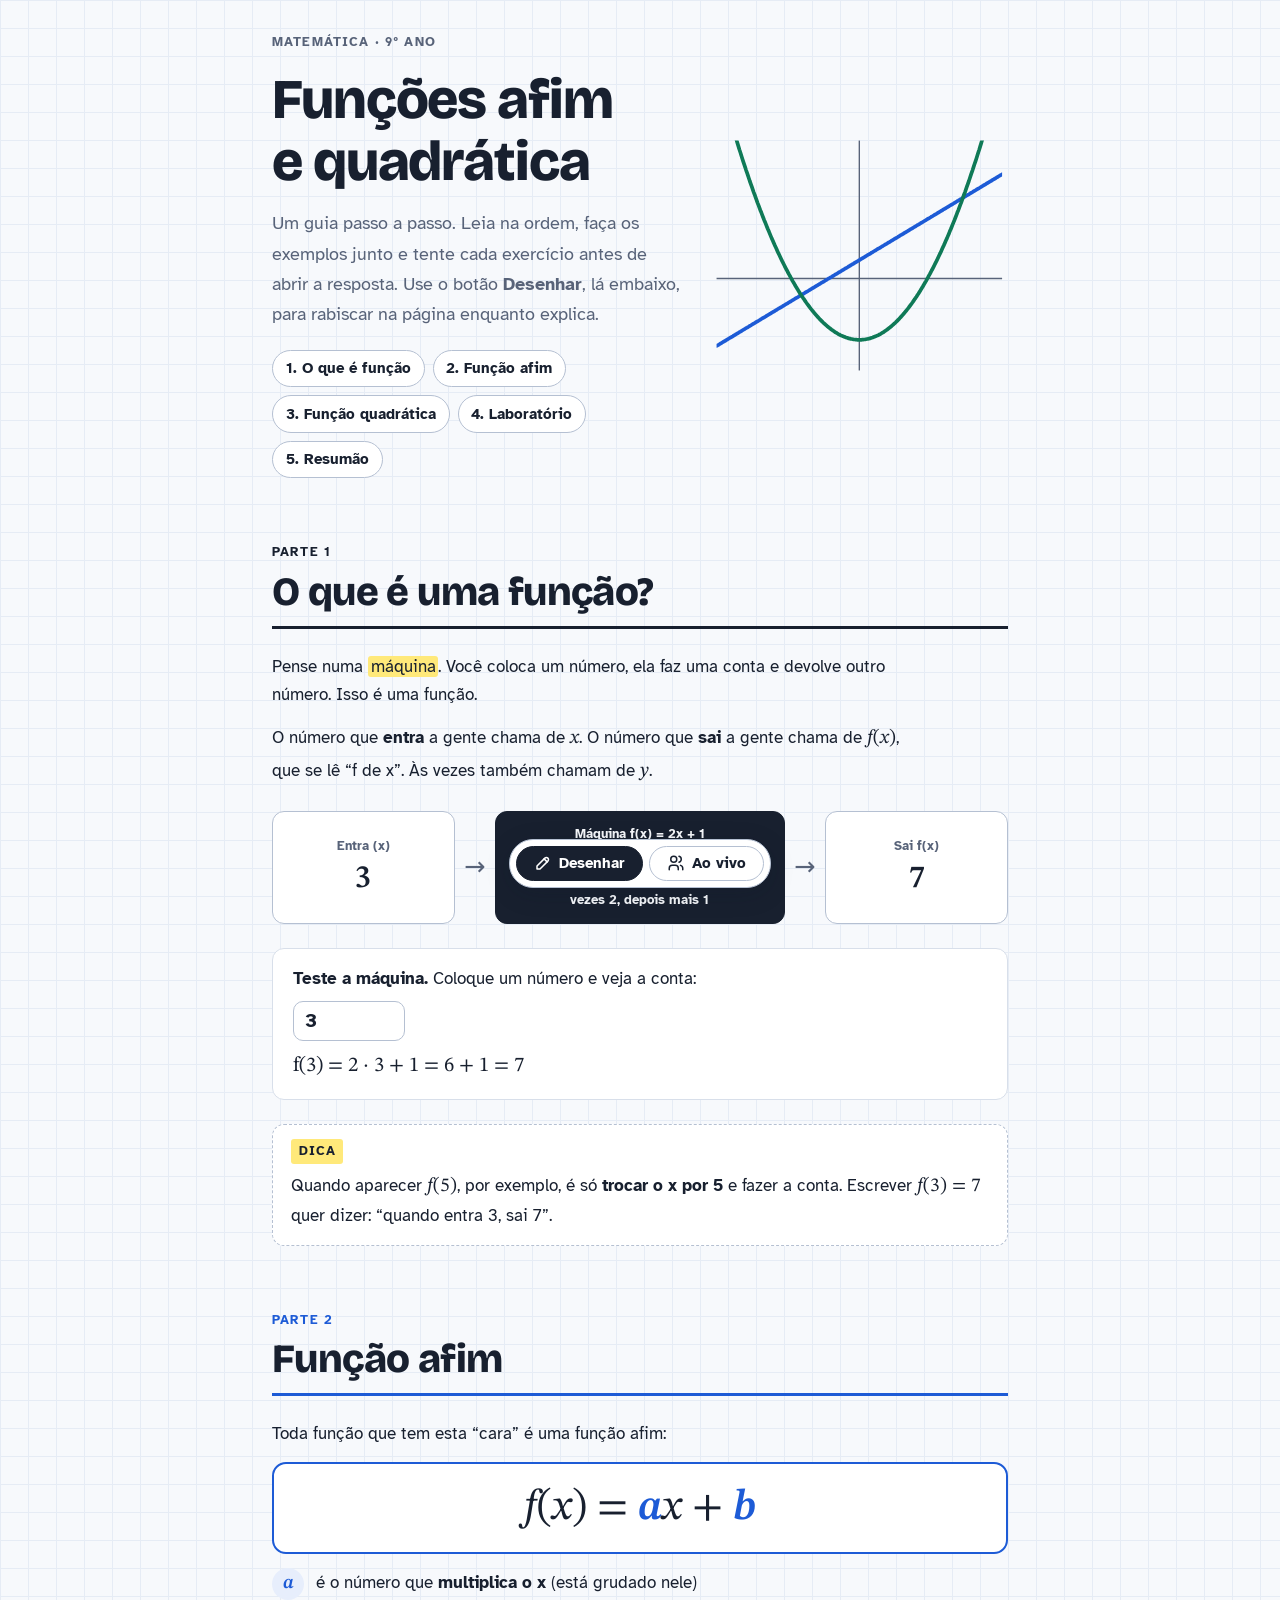
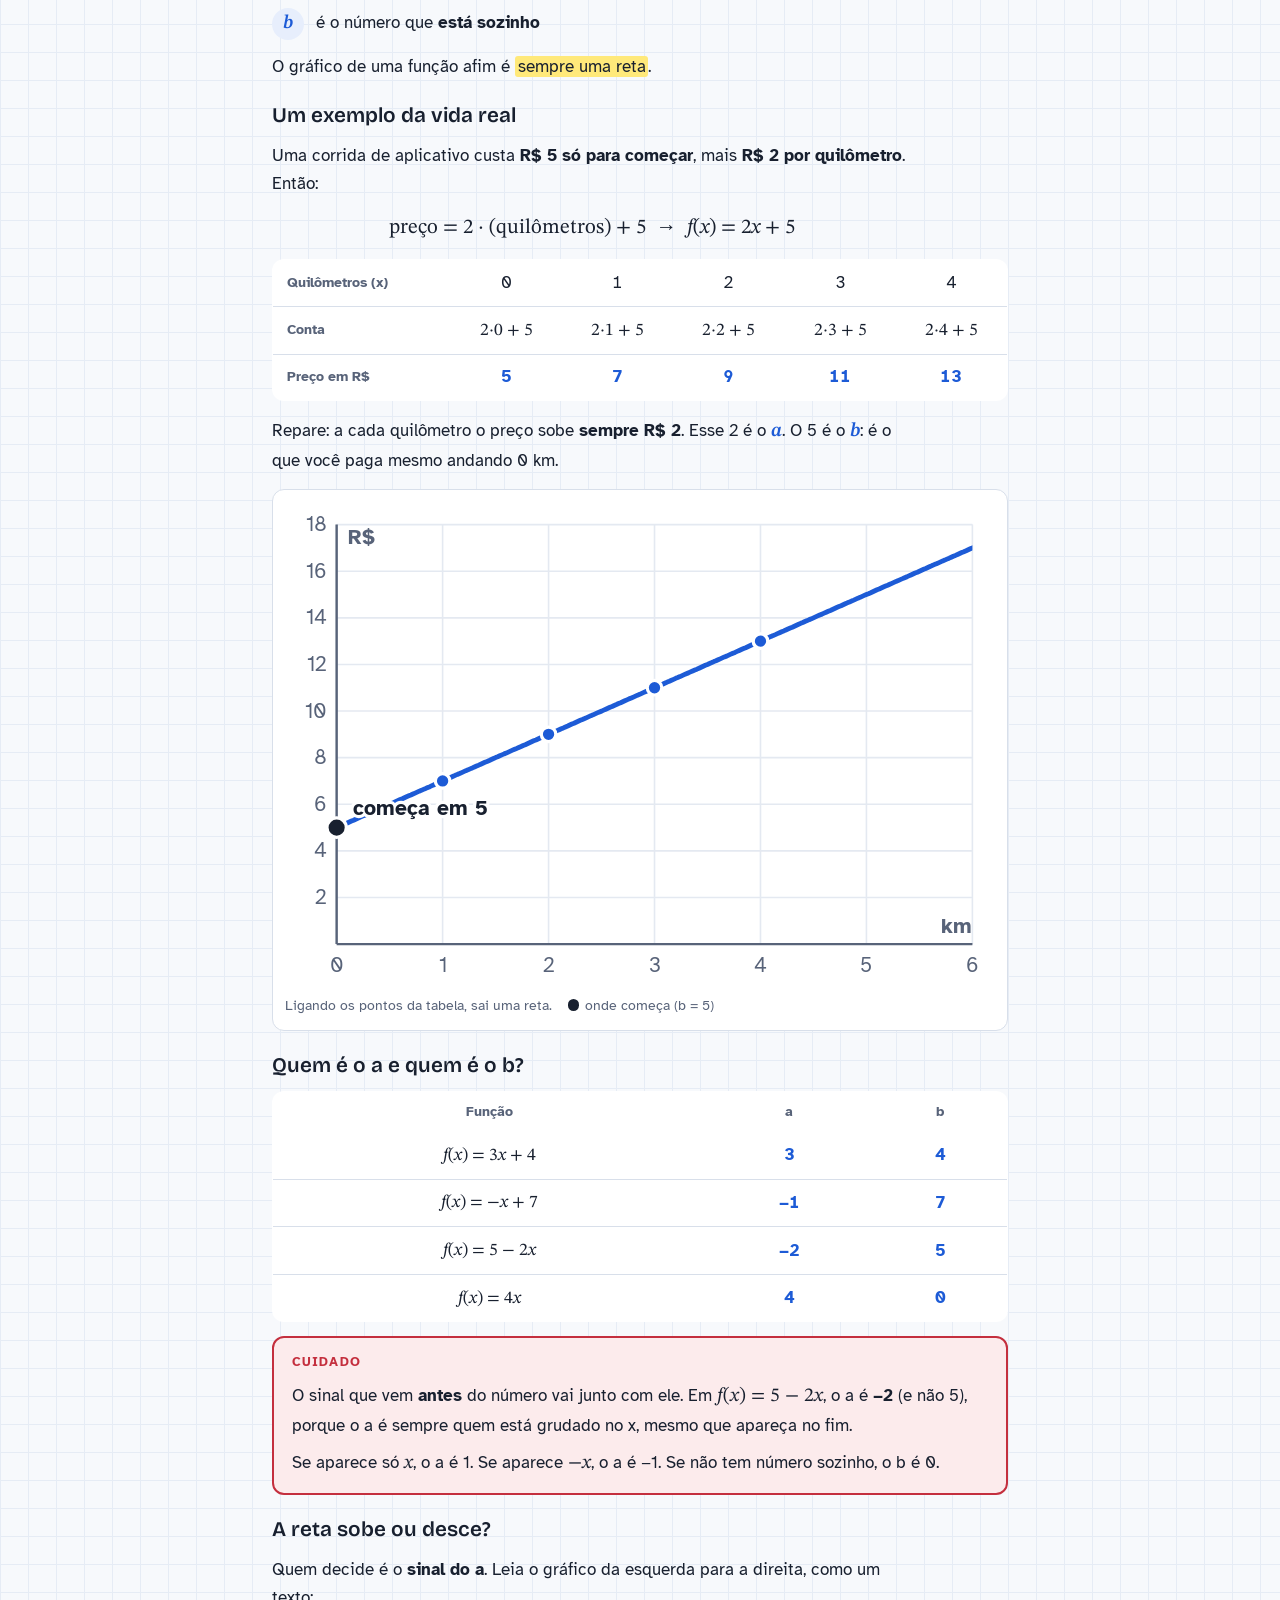
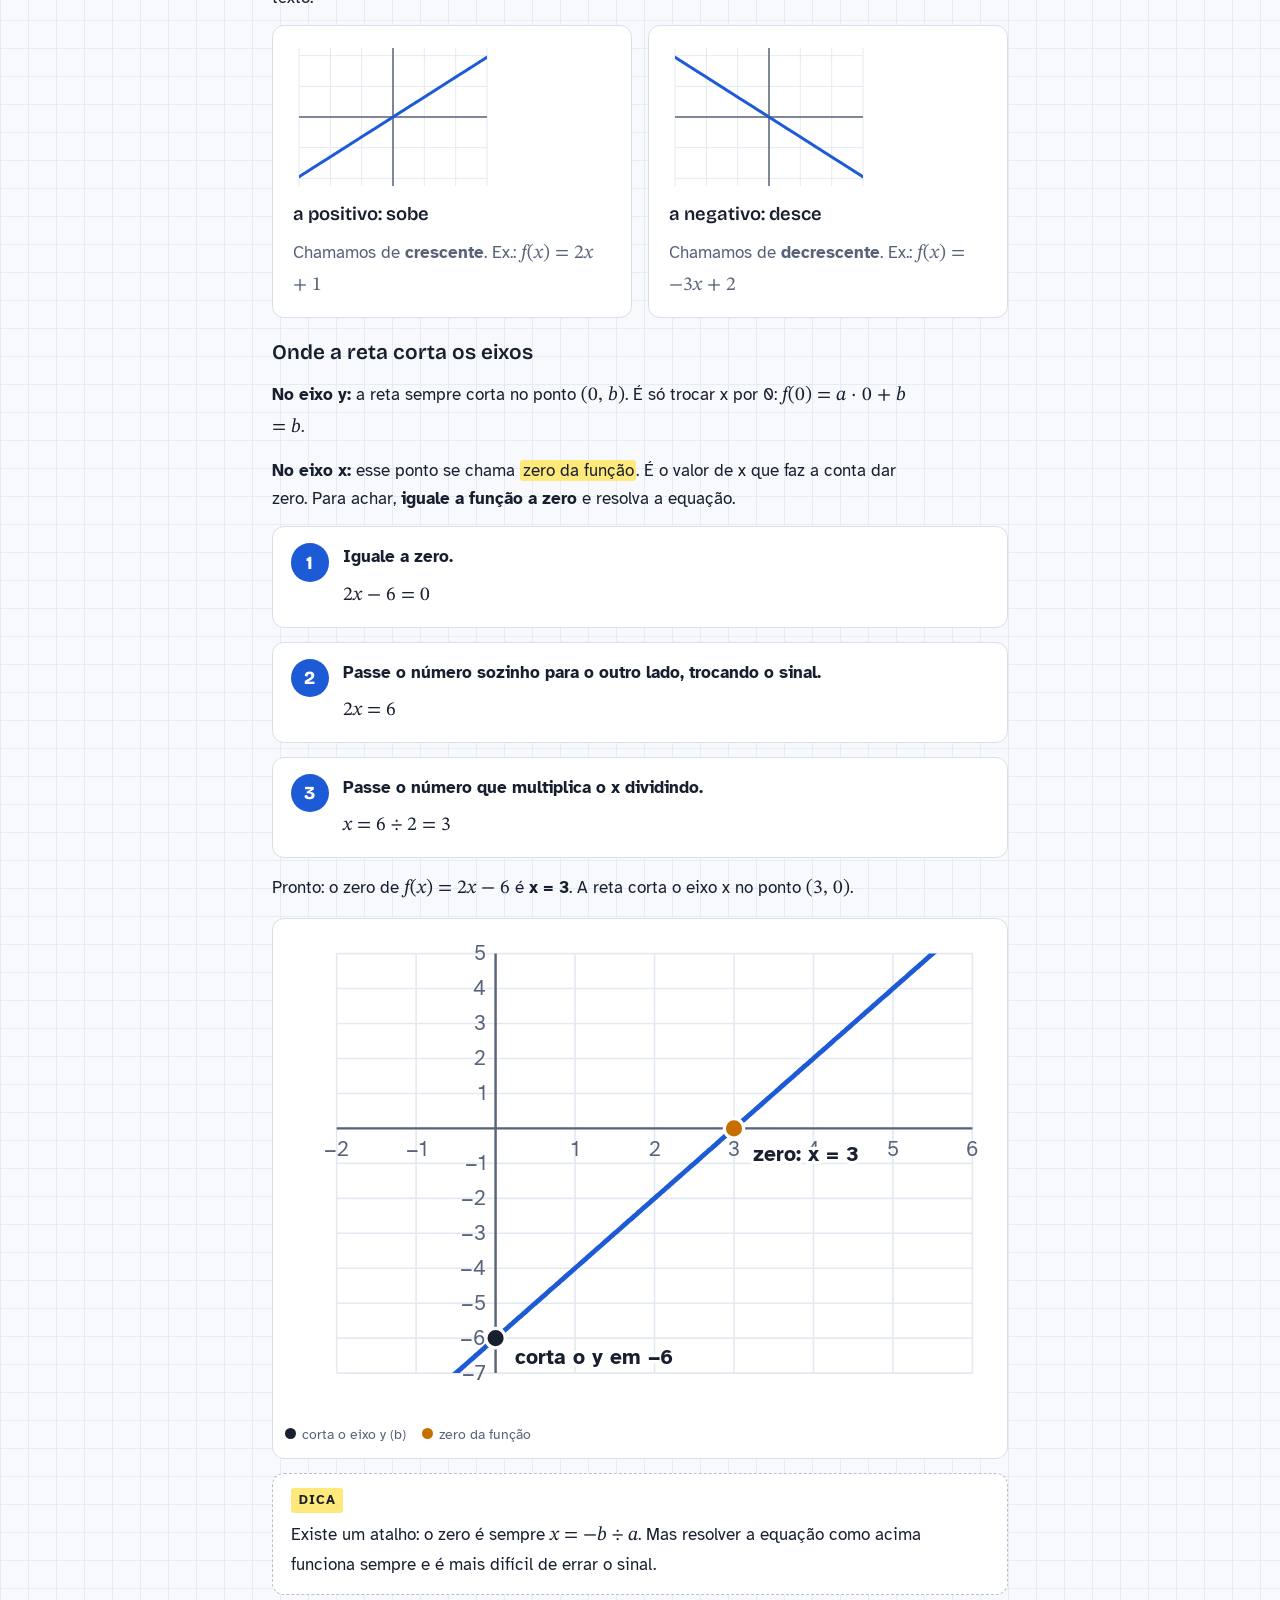
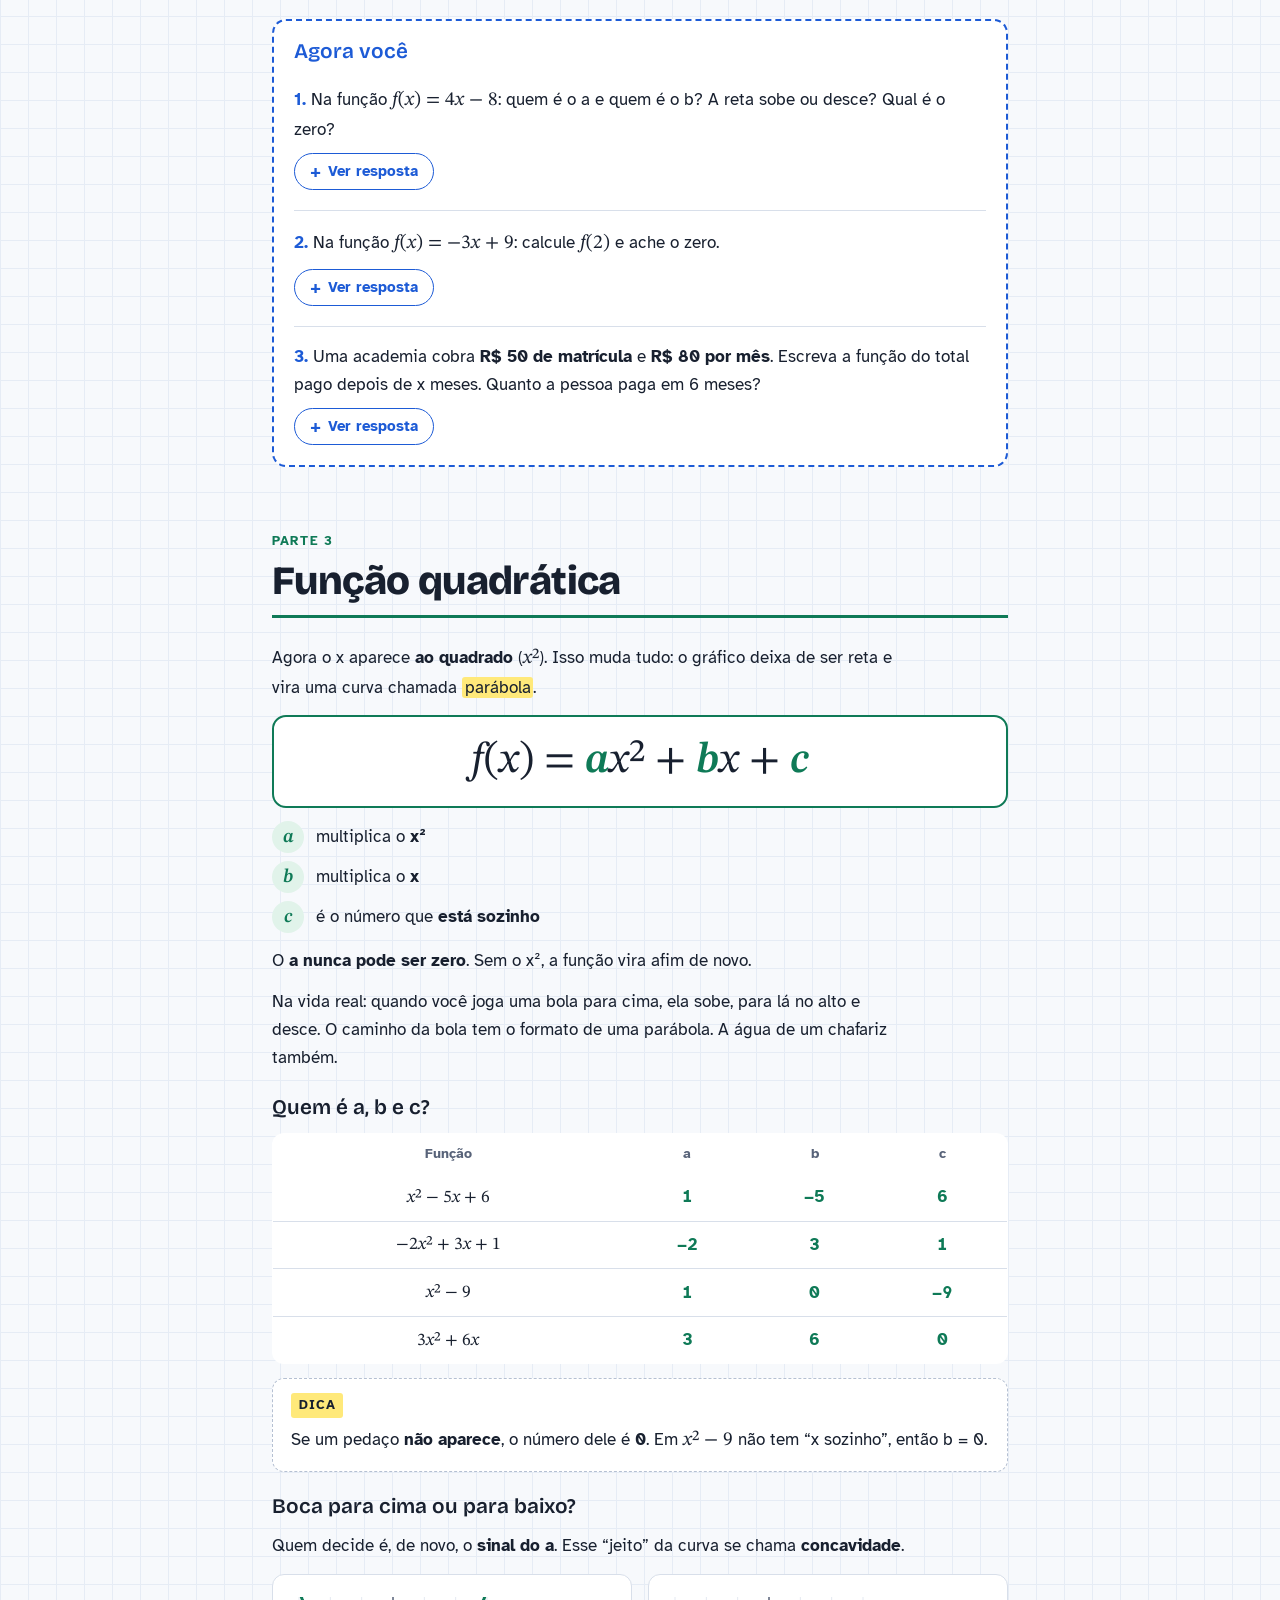
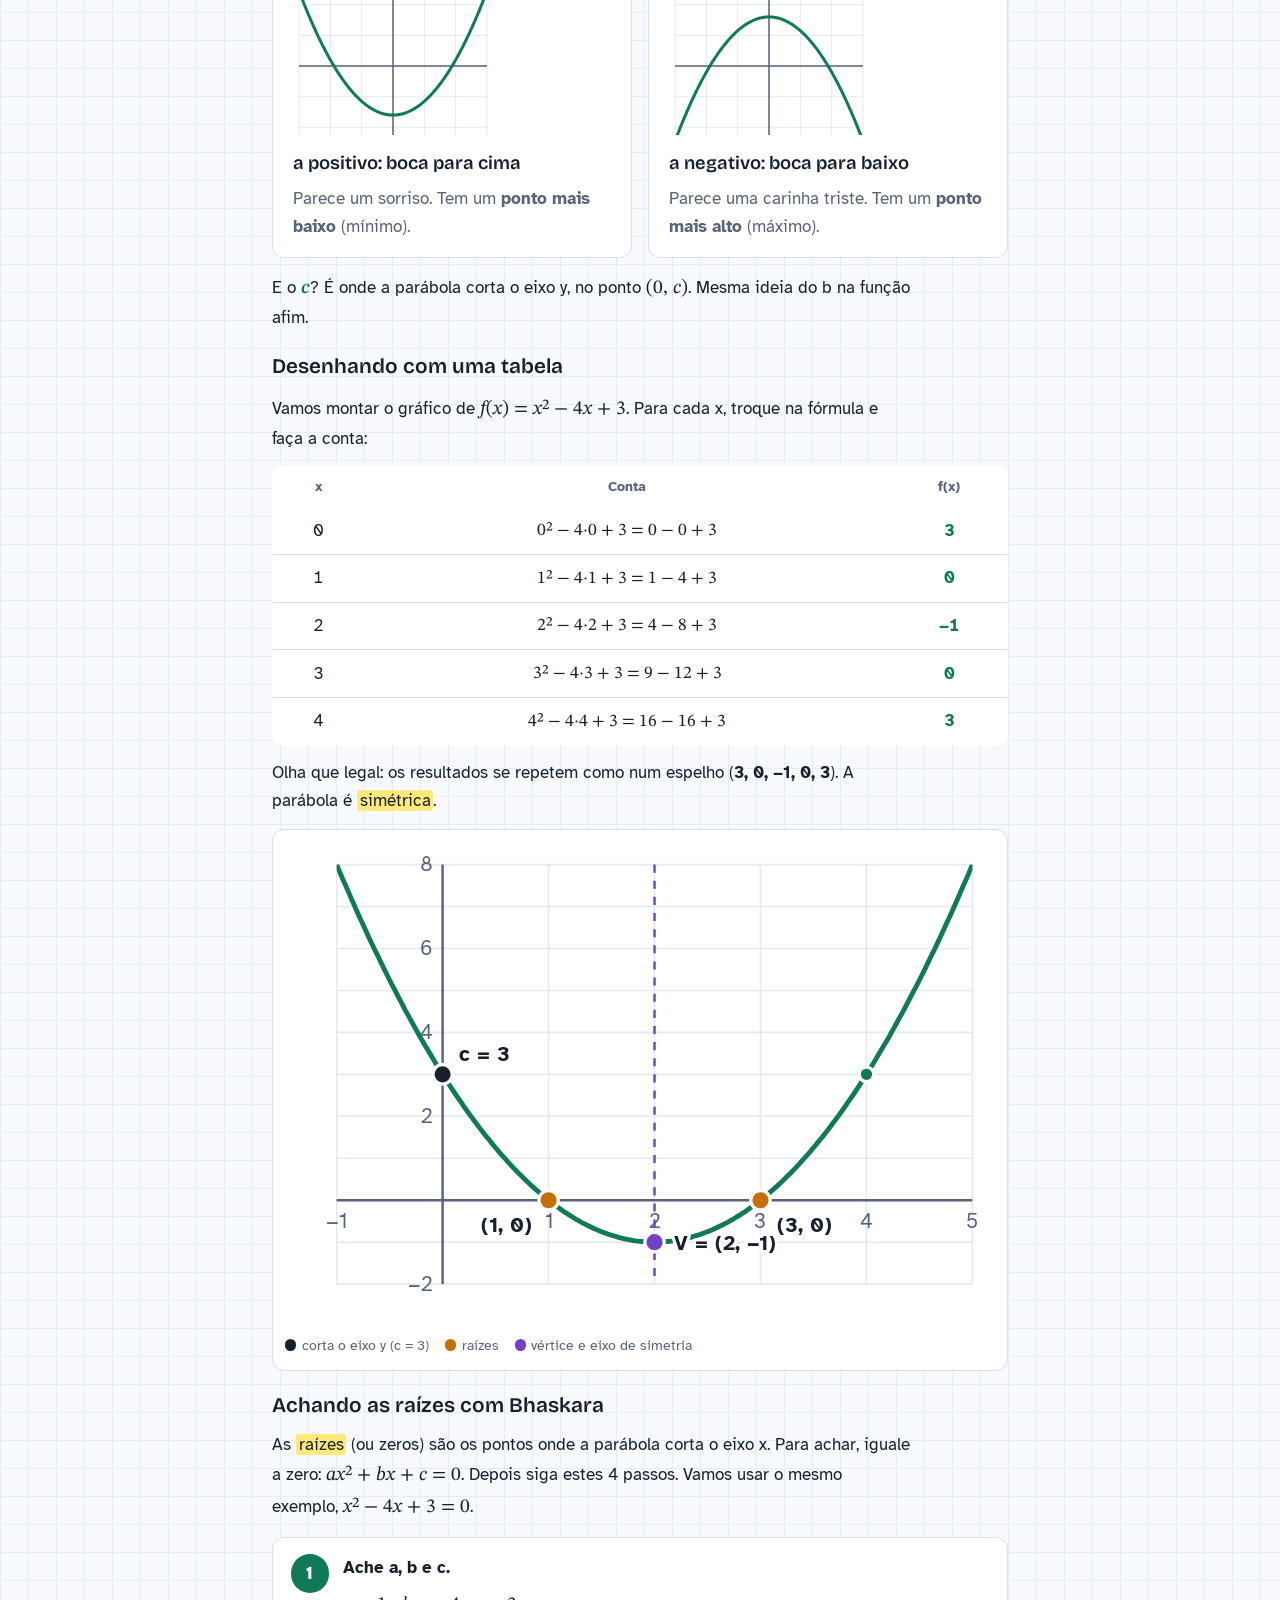
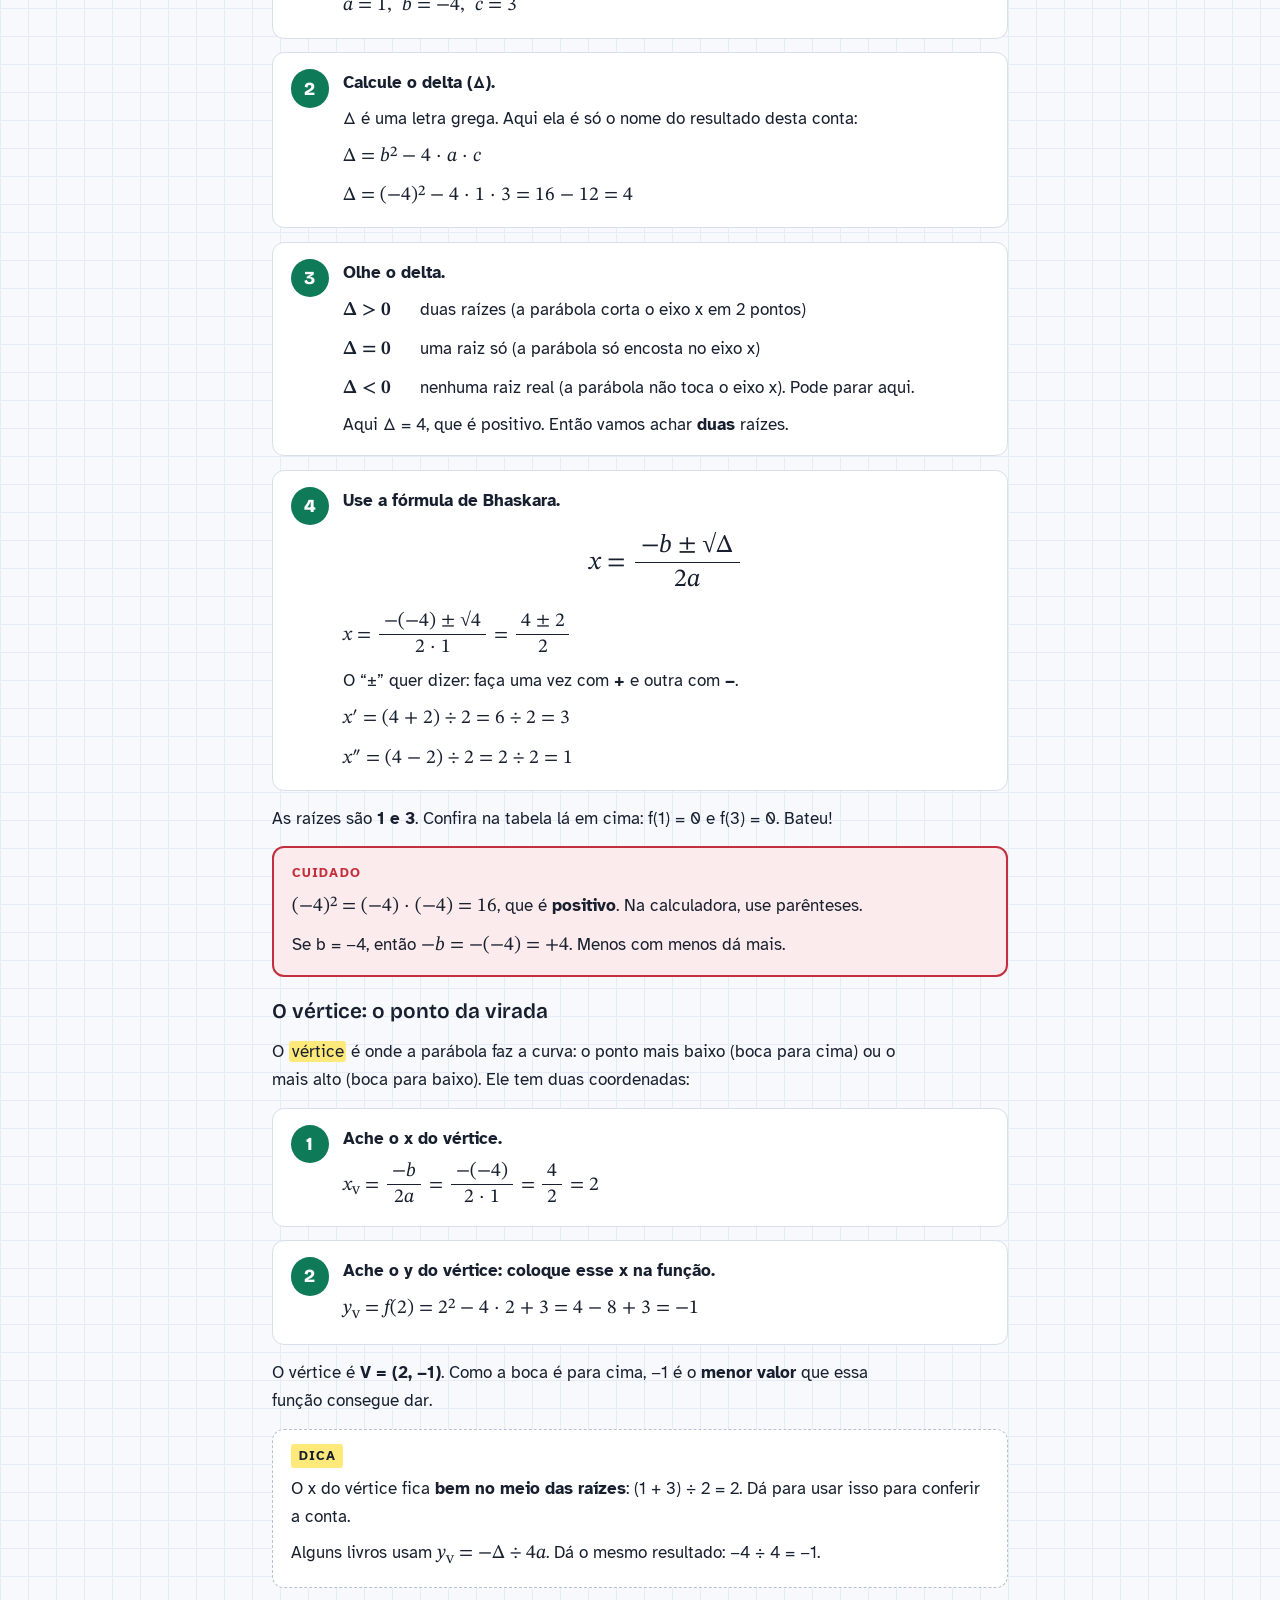
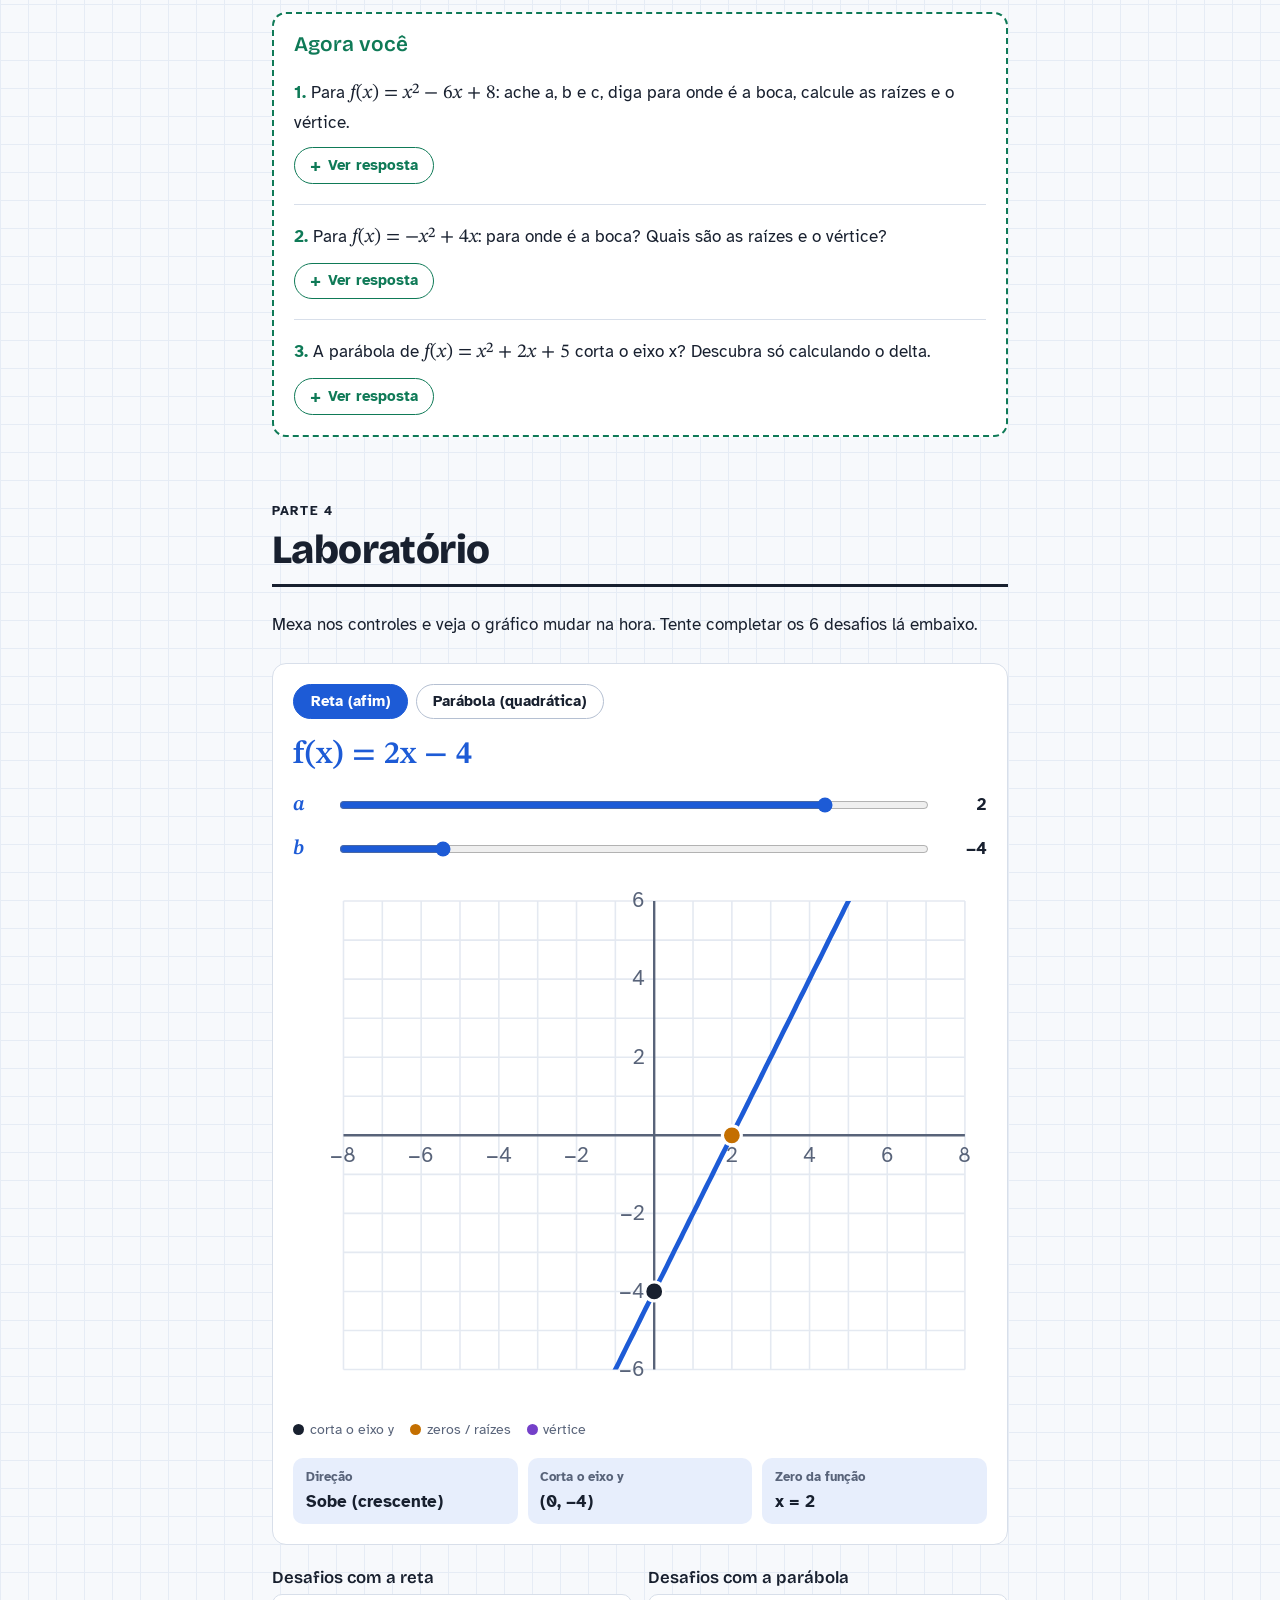
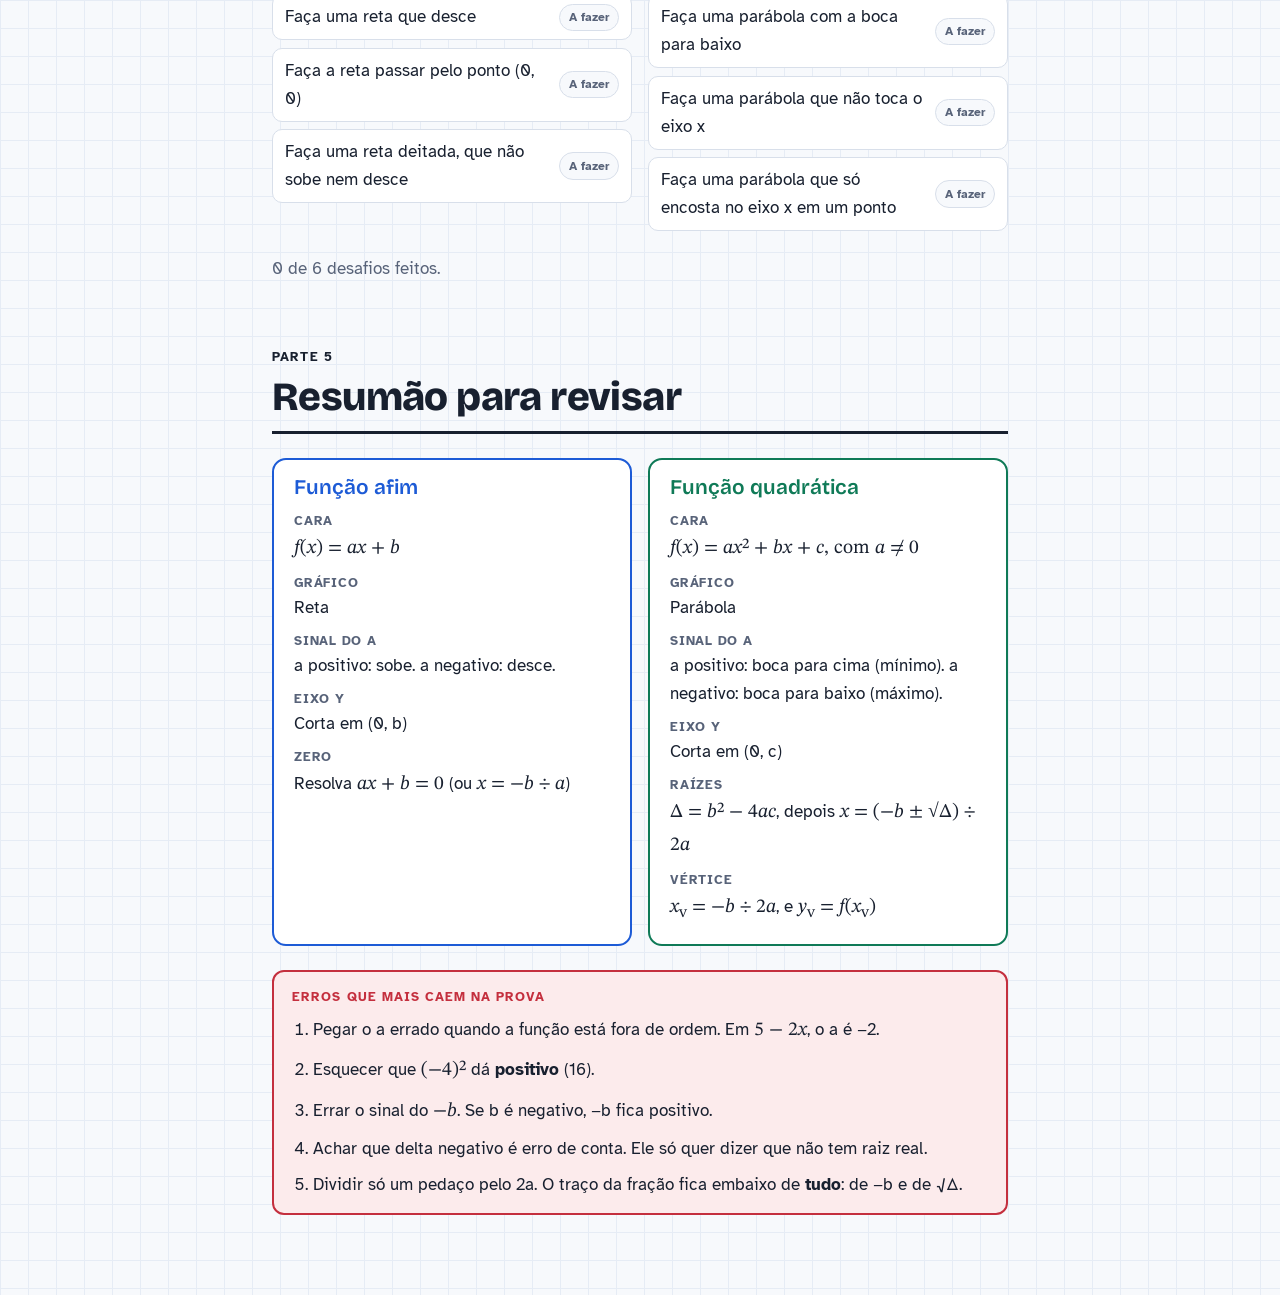
==== app/public/index.html @ 20567160 "Add files via upload" ====
<!doctype html>
<html lang="pt-BR">
<head>
<meta charset="utf-8">
<meta name="viewport" content="width=device-width, initial-scale=1, viewport-fit=cover">
<title>Funções afim e quadrática</title>
<link rel="preconnect" href="https://fonts.googleapis.com">
<link rel="preconnect" href="https://fonts.gstatic.com" crossorigin>
<link rel="stylesheet" href="https://fonts.googleapis.com/css2?family=Atkinson+Hyperlegible:ital,wght@0,400;0,700;1,400&family=Bricolage+Grotesque:opsz,wght@12..96,600;12..96,800&family=STIX+Two+Text:ital,wght@0,400;0,600;1,400;1,600&display=swap">
<style>
/* Layout: uma coluna de leitura sobre papel quadriculado. Caneta azul = afim, caneta verde = quadrática, caneta vermelha = cuidado, marca-texto = dica. */
:root{
  --paper:#F7F9FC; --paper-grid:#E6ECF5; --sheet:#FFFFFF; --ink:#18202F; --muted:#586379;
  --line:#D8DFEA; --line-strong:#B5C0D2; --g-grid:#E4E9F1;
  --blue:#1D5BD6; --blue-bg:#E7EEFC; --green:#0F7A57; --green-bg:#E1F3EA;
  --red:#C42F3E; --red-bg:#FCEBEC; --marker:#FFE97A; --amber:#C46F00; --violet:#7440C9;
  --f-display:"Bricolage Grotesque","Trebuchet MS",system-ui,sans-serif;
  --f-body:"Atkinson Hyperlegible","Segoe UI",system-ui,sans-serif;
  --f-math:"STIX Two Text","Cambria Math",Georgia,serif;
}
@media (prefers-color-scheme: dark){
  :root:not([data-theme="light"]){
    --paper:#0F131A; --paper-grid:#171D27; --sheet:#151B24; --ink:#E7ECF4; --muted:#9BA6B8;
    --line:#283242; --line-strong:#3C495D; --g-grid:#222B38;
    --blue:#8AB0FA; --blue-bg:#18284A; --green:#5CD3A6; --green-bg:#123228;
    --red:#FF8B93; --red-bg:#3B1A1E; --marker:#5B4A06; --amber:#F2AE4A; --violet:#B999FA;
    color-scheme:dark;
  }
}
:root[data-theme="dark"]{
  --paper:#0F131A; --paper-grid:#171D27; --sheet:#151B24; --ink:#E7ECF4; --muted:#9BA6B8;
  --line:#283242; --line-strong:#3C495D; --g-grid:#222B38;
  --blue:#8AB0FA; --blue-bg:#18284A; --green:#5CD3A6; --green-bg:#123228;
  --red:#FF8B93; --red-bg:#3B1A1E; --marker:#5B4A06; --amber:#F2AE4A; --violet:#B999FA;
  color-scheme:dark;
}
*{box-sizing:border-box}
[hidden]{display:none!important}
html{-webkit-text-size-adjust:100%;text-size-adjust:100%;color-scheme:light}
img{max-width:100%}
body{
  margin:0;
  padding-block:env(safe-area-inset-top,0px) env(safe-area-inset-bottom,0px);
  background-color:var(--paper); color:var(--ink);
  background-image:linear-gradient(var(--paper-grid) 1px,transparent 1px),linear-gradient(90deg,var(--paper-grid) 1px,transparent 1px);
  background-size:28px 28px;
  font:400 1.0625rem/1.65 var(--f-body);
  padding-inline:16px;
}
main{max-width:46rem;margin:0 auto;padding-block:2rem 5rem;display:flex;flex-direction:column;gap:4rem}
h1,h2,h3{font-family:var(--f-display);text-wrap:balance;margin:0;line-height:1.1}
h1{font-weight:800;font-size:clamp(2.4rem,8vw,3.5rem);letter-spacing:-.02em}
h2{font-weight:800;font-size:clamp(1.9rem,5.5vw,2.5rem);letter-spacing:-.015em}
h3{font-weight:600;font-size:1.3rem}
p{margin:0}
a{color:inherit}
mark{background:var(--marker);color:var(--ink);padding:0 .15em;border-radius:3px}
:focus-visible{outline:3px solid var(--blue);outline-offset:2px}
.mat{font-family:var(--f-math);font-size:1.15em}
.mat i,.formula i{font-style:italic}
.muted{color:var(--muted)}
.eyebrow{font-size:.8rem;font-weight:700;letter-spacing:.09em;text-transform:uppercase;color:var(--muted)}

/* Topo */
.topo{display:grid;grid-template-columns:minmax(0,1.4fr) minmax(0,1fr);gap:1.5rem;align-items:center}
.topo .texto{display:flex;flex-direction:column;gap:1rem;min-width:0}
.lead{font-size:1.15rem;color:var(--muted);max-width:34rem}
.mapa{display:flex;flex-wrap:wrap;gap:.5rem;margin-top:.25rem}
.mapa a{text-decoration:none;font-size:.92rem;font-weight:700;padding:.35rem .8rem;border:1.5px solid var(--line-strong);border-radius:999px;background:var(--sheet)}
.mapa a:hover{border-color:var(--ink)}
#heroG{width:100%;height:auto;display:block}
@media (max-width:640px){.topo{grid-template-columns:minmax(0,1fr)} #heroG{max-width:280px}}

/* Partes */
section{display:flex;flex-direction:column;gap:1.5rem;scroll-margin-top:1rem}
section[data-cor="blue"]{--cor:var(--blue);--cor-bg:var(--blue-bg)}
section[data-cor="green"]{--cor:var(--green);--cor-bg:var(--green-bg)}
section[data-cor="ink"]{--cor:var(--ink);--cor-bg:var(--sheet)}
.cab{display:flex;flex-direction:column;gap:.4rem;border-bottom:3px solid var(--cor);padding-bottom:.75rem}
.cab .eyebrow{color:var(--cor)}
.bloco{display:flex;flex-direction:column;gap:.85rem}
.bloco>p,.bloco>ul{max-width:40rem}
ul.lista{margin:0;padding-left:1.2rem;display:flex;flex-direction:column;gap:.35rem}

.formula{font-family:var(--f-math);font-size:clamp(1.9rem,7vw,2.7rem);text-align:center;padding:1rem 1.25rem;background:var(--sheet);border:2px solid var(--cor);border-radius:14px;line-height:1.3}
.k{color:var(--cor);font-weight:600;font-style:italic}
.legenda{display:grid;gap:.5rem;margin:0;padding:0;list-style:none}
.legenda li{display:flex;gap:.75rem;align-items:baseline}
.letra{flex:none;display:inline-flex;align-items:center;justify-content:center;width:2rem;height:2rem;border-radius:50%;background:var(--cor-bg);color:var(--cor);font:italic 600 1.2rem var(--f-math)}

.box{background:var(--sheet);border:1px solid var(--line);border-radius:12px;padding:1rem 1.25rem;display:flex;flex-direction:column;gap:.75rem}
.dica{background:var(--sheet);border:1.5px dashed var(--line-strong);border-radius:12px;padding:.9rem 1.15rem;display:flex;flex-direction:column;gap:.4rem}
.dica .rotulo{align-self:flex-start;background:var(--marker);color:var(--ink);font-weight:700;font-size:.8rem;letter-spacing:.08em;text-transform:uppercase;padding:.1rem .45rem;border-radius:3px}
.cuidado{background:var(--red-bg);border:2px solid var(--red);border-radius:12px;padding:.9rem 1.15rem;display:flex;flex-direction:column;gap:.4rem}
.cuidado .rotulo{color:var(--red);font-weight:700;font-size:.8rem;letter-spacing:.08em;text-transform:uppercase}

.rolar{overflow-x:auto;max-width:100%}
table.tab{border-collapse:collapse;font-variant-numeric:tabular-nums;background:var(--sheet);border:1px solid var(--line);border-radius:12px;overflow:hidden;min-width:100%}
.tab th,.tab td{padding:.55rem .85rem;border-bottom:1px solid var(--line);text-align:center;white-space:nowrap}
.tab tr:last-child td,.tab tr:last-child th{border-bottom:0}
.tab th{font-size:.85rem;color:var(--muted);font-weight:700;text-align:left}
.tab thead th{text-align:center}
.tab td.mat{font-size:1.1rem}
.tab .forte{color:var(--cor);font-weight:700}

figure.graf{margin:0;background:var(--sheet);border:1px solid var(--line);border-radius:12px;padding:.75rem;display:flex;flex-direction:column;gap:.5rem}
figure.graf svg{width:100%;height:auto;display:block}
figcaption{font-size:.9rem;color:var(--muted);display:flex;flex-wrap:wrap;gap:.35rem 1rem}
.dot{display:inline-block;width:.7rem;height:.7rem;border-radius:50%;margin-right:.35rem;vertical-align:-.05rem}
.g-grid{stroke:var(--g-grid);stroke-width:1}
.g-axis{stroke:var(--muted);stroke-width:1.5}
.g-lab{fill:var(--muted);font:400 13px var(--f-body)}
.g-name{fill:var(--muted);font:700 13px var(--f-body)}
.g-pt{fill:var(--ink);font:700 13px var(--f-body);paint-order:stroke;stroke:var(--sheet);stroke-width:4px;stroke-linejoin:round}
.g-sim{stroke:var(--violet);stroke-width:1.5;stroke-dasharray:5 5}

.duo{display:grid;grid-template-columns:repeat(auto-fit,minmax(220px,1fr));gap:1rem}
.duo .box{align-items:flex-start}
.duo svg{width:100%;max-width:200px;height:auto;display:block}
.duo h3{font-size:1.15rem}

/* Máquina */
.maquina{display:flex;flex-wrap:wrap;align-items:stretch;gap:.6rem}
.caixa{flex:1 1 7rem;min-width:0;background:var(--sheet);border:1.5px solid var(--line-strong);border-radius:12px;padding:.75rem;display:flex;flex-direction:column;align-items:center;justify-content:center;gap:.15rem;text-align:center}
.caixa strong{font:600 2rem var(--f-math);font-variant-numeric:tabular-nums}
.caixa.motor{flex:1.6 1 11rem;background:var(--ink);border-color:var(--ink);color:var(--paper)}
.caixa.motor .rot{color:var(--paper)}
.rot{font-size:.8rem;color:var(--muted);font-weight:700}
.seta{align-self:center;font-size:1.6rem;color:var(--muted)}
.teste{display:flex;flex-direction:column;gap:.5rem}
.linha{display:flex;flex-wrap:wrap;gap:.75rem;align-items:center}
input[type="text"]{font:600 1.25rem var(--f-body);width:7rem;padding:.4rem .7rem;border:1.5px solid var(--line-strong);border-radius:10px;background:var(--sheet);color:var(--ink)}
.erro{color:var(--red);font-size:.9rem;font-weight:700}
.conta{font-family:var(--f-math);font-size:1.3rem}

/* Passos */
ol.passos{list-style:none;margin:0;padding:0;display:flex;flex-direction:column;gap:.85rem;counter-reset:p}
ol.passos>li{counter-increment:p;display:grid;grid-template-columns:2.4rem minmax(0,1fr);gap:.9rem;background:var(--sheet);border:1px solid var(--line);border-radius:12px;padding:1rem 1.1rem}
ol.passos>li::before{content:counter(p);width:2.4rem;height:2.4rem;border-radius:50%;background:var(--cor);color:var(--sheet);display:flex;align-items:center;justify-content:center;font:800 1.15rem var(--f-display)}
ol.passos>li>div{display:flex;flex-direction:column;gap:.45rem;min-width:0}
.casos{display:grid;gap:.4rem;margin:0;padding:0;list-style:none}
.casos li{display:flex;gap:.6rem;align-items:baseline;flex-wrap:wrap}
.casos .mat{min-width:4.2rem;font-weight:600}
.frac{display:inline-flex;flex-direction:column;vertical-align:middle;text-align:center;margin:0 .15em;line-height:1.2}
.frac>span:first-child{border-bottom:1.5px solid currentColor;padding:0 .25em .05em}
.frac>span:last-child{padding-top:.05em}
.grande{font-size:1.6rem;text-align:center;padding:.5rem 0}

/* Agora você */
.voce{border:2px dashed var(--cor);border-radius:14px;padding:1.25rem;background:var(--sheet);display:flex;flex-direction:column;gap:1.25rem}
.voce h3{color:var(--cor)}
.ex{display:flex;flex-direction:column;gap:.6rem;padding-top:1rem;border-top:1px solid var(--line)}
.ex:first-of-type{border-top:0;padding-top:0}
.ex .num{font-weight:700;color:var(--cor)}
details summary{display:inline-flex;align-items:center;gap:.4rem;cursor:pointer;list-style:none;color:var(--cor);font-weight:700;border:1.5px solid var(--cor);border-radius:999px;padding:.3rem .95rem;font-size:.95rem}
details summary::-webkit-details-marker{display:none}
details summary::before{content:"+";font-size:1.1rem;line-height:1}
details[open] summary::before{content:"−"}
.resp{margin-top:.7rem;background:var(--cor-bg);border-radius:10px;padding:.9rem 1.1rem;display:flex;flex-direction:column;gap:.4rem}

/* Laboratório */
.lab{--labcor:var(--blue);--labbg:var(--blue-bg);background:var(--sheet);border:1px solid var(--line);border-radius:14px;padding:1.25rem;display:flex;flex-direction:column;gap:1rem}
.lab.quad{--labcor:var(--green);--labbg:var(--green-bg)}
.modo{display:flex;flex-wrap:wrap;gap:.5rem}
button{font:700 .95rem var(--f-body);cursor:pointer;border-radius:999px;border:1.5px solid var(--line-strong);background:var(--sheet);color:var(--ink);padding:.45rem 1.05rem}
button:hover{border-color:var(--ink)}
.modo button[aria-pressed="true"]{background:var(--labcor);border-color:var(--labcor);color:var(--sheet)}
#labEq{font:600 clamp(1.5rem,6vw,2rem) var(--f-math);color:var(--labcor)}
.ctrl{display:grid;grid-template-columns:2rem minmax(0,1fr) 3rem;gap:.75rem;align-items:center}
.ctrl label{font:italic 600 1.3rem var(--f-math);color:var(--labcor)}
.ctrl output{font-weight:700;text-align:right;font-variant-numeric:tabular-nums}
input[type="range"]{width:100%;accent-color:var(--labcor)}
.chips{display:grid;grid-template-columns:repeat(auto-fit,minmax(150px,1fr));gap:.6rem}
.chip{background:var(--labbg);border-radius:10px;padding:.55rem .8rem;display:flex;flex-direction:column}
.chip span{font-size:.8rem;color:var(--muted);font-weight:700}
.chip strong{font-size:1.05rem}
.desafios{display:grid;grid-template-columns:repeat(auto-fit,minmax(250px,1fr));gap:1rem}
.desafios h3{font-size:1.05rem;margin-bottom:.4rem}
.desafios ul{list-style:none;margin:0;padding:0;display:flex;flex-direction:column;gap:.45rem}
.desafios li{display:flex;justify-content:space-between;align-items:center;gap:.75rem;padding:.5rem .75rem;border:1px solid var(--line);border-radius:10px;background:var(--sheet)}
.st{flex:none;font-size:.78rem;font-weight:700;padding:.15rem .55rem;border-radius:999px;background:var(--paper);color:var(--muted);border:1px solid var(--line)}
.desafios li.ok{border-color:var(--green)}
.desafios li.ok .st{background:var(--green);color:var(--sheet);border-color:var(--green)}
#parabens{font-weight:700;color:var(--green)}

/* Resumão */
.cola{display:grid;grid-template-columns:repeat(auto-fit,minmax(260px,1fr));gap:1rem}
.cola .card{background:var(--sheet);border:2px solid var(--c);border-radius:14px;padding:1.1rem 1.25rem;display:flex;flex-direction:column;gap:.7rem}
.cola .card h3{color:var(--c)}
.cola dl{margin:0;display:grid;gap:.55rem}
.cola dt{font-size:.8rem;font-weight:700;color:var(--muted);text-transform:uppercase;letter-spacing:.06em}
.cola dd{margin:0}
ol.erros{margin:0;padding-left:1.3rem;display:flex;flex-direction:column;gap:.5rem}
/* Modo desenho */
#quadro{position:fixed;inset:0;width:100%;height:100%;z-index:40;pointer-events:none}
body.desenhando #quadro{pointer-events:auto;touch-action:none;cursor:crosshair;box-shadow:inset 0 0 0 3px var(--pen-atual,var(--blue))}
.barra{position:fixed;left:0;right:0;bottom:0;z-index:50;padding:0 12px calc(12px + env(safe-area-inset-bottom,0px));display:flex;flex-direction:column;align-items:center;gap:.5rem;pointer-events:none}
.barra>*{pointer-events:auto}
.pilula{display:flex;flex-wrap:wrap;align-items:center;justify-content:center;gap:.4rem;max-width:100%;background:var(--sheet);border:1px solid var(--line-strong);border-radius:24px;padding:.4rem;box-shadow:0 6px 24px rgba(10,20,40,.18)}
.kit{display:flex;flex-wrap:wrap;align-items:center;justify-content:center;gap:.3rem}
button.cor,button.ico{width:38px;height:38px;padding:0;border-radius:50%;display:inline-flex;align-items:center;justify-content:center;border:2px solid transparent;background:transparent;color:var(--ink)}
button.cor span{width:22px;height:22px;border-radius:50%;display:block}
button.cor[aria-pressed="true"],button.ico[aria-pressed="true"]{border-color:var(--ink)}
button.ico:hover,button.cor:hover{background:var(--paper)}
button.principal{display:inline-flex;align-items:center;gap:.45rem;background:var(--ink);color:var(--sheet);border-color:var(--ink)}
button.principal:hover{border-color:var(--ink)}
.sep{width:1px;height:24px;background:var(--line-strong);margin:0 .15rem}
.aviso{background:var(--ink);color:var(--sheet);font-size:.9rem;font-weight:700;padding:.45rem .85rem;border-radius:10px;max-width:24rem;text-align:center}
/* Aula ao vivo: a coluna tem 400px de largura em todos os aparelhos e é escalada para caber na tela,
   assim um traço feito no notebook cai exatamente no mesmo lugar no celular. */
html.ao-vivo{font-size:16px}
html.ao-vivo #palco{width:calc(400px * var(--escala,1));margin:0 auto;overflow:hidden}
html.ao-vivo main{width:400px;max-width:none;margin:0;transform-origin:0 0;transform:scale(var(--escala,1))}
html.ao-vivo h1{font-size:2.4rem}
html.ao-vivo h2{font-size:1.9rem}
html.ao-vivo .formula{font-size:1.9rem}
html.ao-vivo #labEq{font-size:1.5rem}
html.ao-vivo .topo{grid-template-columns:minmax(0,1fr)}
html.ao-vivo #heroG{max-width:280px}

.painel{width:min(24rem,100%);background:var(--sheet);border:1px solid var(--line-strong);border-radius:16px;padding:1rem 1.1rem;box-shadow:0 10px 30px rgba(10,20,40,.22);display:flex;flex-direction:column;gap:.7rem;max-height:70vh;overflow:auto}
.painel h3{font-size:1.15rem}
.painel p{font-size:.95rem}
.painel label{font-size:.85rem;font-weight:700;color:var(--muted)}
.painel .campo{display:flex;flex-direction:column;gap:.3rem}
.painel .grupo{display:flex;flex-direction:column;gap:.7rem}
.painel input[type="text"]{width:100%;font-size:1.05rem}
.painel .linha{flex-wrap:nowrap;gap:.5rem}
.painel .linha input{flex:1;min-width:0;width:auto}
.painel .topo-painel{display:flex;justify-content:space-between;align-items:center;gap:.5rem}
button.primario{background:var(--blue);border-color:var(--blue);color:var(--sheet)}
button.primario:hover{border-color:var(--ink)}
.ou{font-size:.85rem;color:var(--muted);display:flex;align-items:center;gap:.6rem}
.ou::before,.ou::after{content:"";flex:1;height:1px;background:var(--line)}
.codigo{font:800 1.7rem var(--f-display);letter-spacing:.14em}
.status{font-size:.85rem;font-weight:700;color:var(--muted)}
.status.ok{color:var(--green)}
.status.ruim{color:var(--red)}
.pessoas{display:flex;flex-wrap:wrap;gap:.35rem}
.pessoa{font-size:.85rem;font-weight:700;padding:.15rem .6rem;border-radius:999px;border:1.5px solid var(--c,var(--line-strong));color:var(--ink)}
input[readonly]{font-size:.85rem!important;font-weight:400!important;color:var(--muted)!important}
button.vivo{display:inline-flex;align-items:center;gap:.45rem}
.ponto-vivo{width:.55rem;height:.55rem;border-radius:50%;background:var(--red);display:none}
html.conectado .ponto-vivo{display:inline-block;animation:pulsar 1.6s ease-in-out infinite}
@keyframes pulsar{50%{opacity:.35}}
#cursores{position:fixed;inset:0;pointer-events:none;z-index:45;overflow:hidden}
.cursor{position:absolute;left:0;top:0;display:flex;align-items:center;gap:.3rem;will-change:transform}
.cursor i{width:14px;height:14px;border-radius:50%;background:var(--c);border:2px solid var(--sheet);flex:none}
.cursor span{font-size:.75rem;font-weight:700;background:var(--c);color:var(--sheet);padding:.05rem .45rem;border-radius:999px;white-space:nowrap}
@media (prefers-reduced-motion: reduce){*{transition:none!important;animation:none!important}}
</style>
</head>
<body>

<div id="palco">
<main>
  <header class="topo">
    <div class="texto">
      <p class="eyebrow">Matemática · 9º ano</p>
      <h1>Funções afim e quadrática</h1>
      <p class="lead">Um guia passo a passo. Leia na ordem, faça os exemplos junto e tente cada exercício antes de abrir a resposta. Use o botão <strong>Desenhar</strong>, lá embaixo, para rabiscar na página enquanto explica.</p>
      <nav class="mapa" aria-label="Partes do guia">
        <a href="#parte1">1. O que é função</a>
        <a href="#parte2">2. Função afim</a>
        <a href="#parte3">3. Função quadrática</a>
        <a href="#parte4">4. Laboratório</a>
        <a href="#parte5">5. Resumão</a>
      </nav>
    </div>
    <svg id="heroG" role="img" aria-label="Uma reta azul e uma parábola verde desenhadas no plano cartesiano"></svg>
  </header>

  <!-- PARTE 1 -->
  <section id="parte1" data-cor="ink">
    <div class="cab">
      <p class="eyebrow">Parte 1</p>
      <h2>O que é uma função?</h2>
    </div>
    <div class="bloco">
      <p>Pense numa <mark>máquina</mark>. Você coloca um número, ela faz uma conta e devolve outro número. Isso é uma função.</p>
      <p>O número que <strong>entra</strong> a gente chama de <span class="mat"><i>x</i></span>. O número que <strong>sai</strong> a gente chama de <span class="mat"><i>f</i>(<i>x</i>)</span>, que se lê “f de x”. Às vezes também chamam de <span class="mat"><i>y</i></span>.</p>
    </div>

    <div class="maquina" aria-live="polite">
      <div class="caixa"><span class="rot">Entra (x)</span><strong id="maqIn">3</strong></div>
      <span class="seta" aria-hidden="true">→</span>
      <div class="caixa motor"><span class="rot">Máquina f(x) = 2x + 1</span><strong>×2 , +1</strong><span class="rot">vezes 2, depois mais 1</span></div>
      <span class="seta" aria-hidden="true">→</span>
      <div class="caixa"><span class="rot">Sai f(x)</span><strong id="maqOut">7</strong></div>
    </div>

    <div class="box teste">
      <label for="maqX"><strong>Teste a máquina.</strong> Coloque um número e veja a conta:</label>
      <div class="linha">
        <input id="maqX" type="text" inputmode="decimal" value="3" autocomplete="off">
      </div>
      <p id="maqErr" class="erro" hidden>Digite um número, por exemplo 5 ou −2.</p>
      <p class="conta" id="maqConta">f(3) = 2 · 3 + 1 = 6 + 1 = 7</p>
    </div>

    <div class="dica">
      <span class="rotulo">Dica</span>
      <p>Quando aparecer <span class="mat"><i>f</i>(5)</span>, por exemplo, é só <strong>trocar o x por 5</strong> e fazer a conta. Escrever <span class="mat"><i>f</i>(3) = 7</span> quer dizer: “quando entra 3, sai 7”.</p>
    </div>
  </section>

  <!-- PARTE 2 -->
  <section id="parte2" data-cor="blue">
    <div class="cab">
      <p class="eyebrow">Parte 2</p>
      <h2>Função afim</h2>
    </div>

    <div class="bloco">
      <p>Toda função que tem esta “cara” é uma função afim:</p>
      <div class="formula"><i>f</i>(<i>x</i>) = <span class="k">a</span><i>x</i> + <span class="k">b</span></div>
      <ul class="legenda">
        <li><span class="letra">a</span><span>é o número que <strong>multiplica o x</strong> (está grudado nele)</span></li>
        <li><span class="letra">b</span><span>é o número que <strong>está sozinho</strong></span></li>
      </ul>
      <p>O gráfico de uma função afim é <mark>sempre uma reta</mark>.</p>
    </div>

    <div class="bloco">
      <h3>Um exemplo da vida real</h3>
      <p>Uma corrida de aplicativo custa <strong>R$ 5 só para começar</strong>, mais <strong>R$ 2 por quilômetro</strong>. Então:</p>
      <p class="conta" style="text-align:center">preço = 2 · (quilômetros) + 5 &nbsp;→&nbsp; <i>f</i>(<i>x</i>) = 2<i>x</i> + 5</p>
      <div class="rolar">
        <table class="tab">
          <tbody>
            <tr><th scope="row">Quilômetros (x)</th><td>0</td><td>1</td><td>2</td><td>3</td><td>4</td></tr>
            <tr><th scope="row">Conta</th><td class="mat">2·0 + 5</td><td class="mat">2·1 + 5</td><td class="mat">2·2 + 5</td><td class="mat">2·3 + 5</td><td class="mat">2·4 + 5</td></tr>
            <tr><th scope="row">Preço em R$</th><td class="forte">5</td><td class="forte">7</td><td class="forte">9</td><td class="forte">11</td><td class="forte">13</td></tr>
          </tbody>
        </table>
      </div>
      <p>Repare: a cada quilômetro o preço sobe <strong>sempre R$ 2</strong>. Esse 2 é o <span class="k mat">a</span>. O 5 é o <span class="k mat">b</span>: é o que você paga mesmo andando 0 km.</p>
      <figure class="graf">
        <svg id="gTaxi" role="img" aria-label="Gráfico da função f(x) = 2x + 5, uma reta que começa em 5 e sobe 2 a cada quilômetro"></svg>
        <figcaption><span>Ligando os pontos da tabela, sai uma reta.</span><span><span class="dot" style="background:var(--ink)"></span>onde começa (b = 5)</span></figcaption>
      </figure>
    </div>

    <div class="bloco">
      <h3>Quem é o a e quem é o b?</h3>
      <div class="rolar">
        <table class="tab">
          <thead><tr><th>Função</th><th>a</th><th>b</th></tr></thead>
          <tbody>
            <tr><td class="mat"><i>f</i>(<i>x</i>) = 3<i>x</i> + 4</td><td class="forte">3</td><td class="forte">4</td></tr>
            <tr><td class="mat"><i>f</i>(<i>x</i>) = −<i>x</i> + 7</td><td class="forte">−1</td><td class="forte">7</td></tr>
            <tr><td class="mat"><i>f</i>(<i>x</i>) = 5 − 2<i>x</i></td><td class="forte">−2</td><td class="forte">5</td></tr>
            <tr><td class="mat"><i>f</i>(<i>x</i>) = 4<i>x</i></td><td class="forte">4</td><td class="forte">0</td></tr>
          </tbody>
        </table>
      </div>
      <div class="cuidado">
        <span class="rotulo">Cuidado</span>
        <p>O sinal que vem <strong>antes</strong> do número vai junto com ele. Em <span class="mat"><i>f</i>(<i>x</i>) = 5 − 2<i>x</i></span>, o a é <strong>−2</strong> (e não 5), porque o a é sempre quem está grudado no x, mesmo que apareça no fim.</p>
        <p>Se aparece só <span class="mat"><i>x</i></span>, o a é 1. Se aparece <span class="mat">−<i>x</i></span>, o a é −1. Se não tem número sozinho, o b é 0.</p>
      </div>
    </div>

    <div class="bloco">
      <h3>A reta sobe ou desce?</h3>
      <p>Quem decide é o <strong>sinal do a</strong>. Leia o gráfico da esquerda para a direita, como um texto:</p>
      <div class="duo">
        <div class="box">
          <svg id="gSobe" role="img" aria-label="Reta subindo"></svg>
          <h3>a positivo: sobe</h3>
          <p class="muted">Chamamos de <strong>crescente</strong>. Ex.: <span class="mat"><i>f</i>(<i>x</i>) = 2<i>x</i> + 1</span></p>
        </div>
        <div class="box">
          <svg id="gDesce" role="img" aria-label="Reta descendo"></svg>
          <h3>a negativo: desce</h3>
          <p class="muted">Chamamos de <strong>decrescente</strong>. Ex.: <span class="mat"><i>f</i>(<i>x</i>) = −3<i>x</i> + 2</span></p>
        </div>
      </div>
    </div>

    <div class="bloco">
      <h3>Onde a reta corta os eixos</h3>
      <p><strong>No eixo y:</strong> a reta sempre corta no ponto <span class="mat">(0, <i>b</i>)</span>. É só trocar x por 0: <span class="mat"><i>f</i>(0) = <i>a</i> · 0 + <i>b</i> = <i>b</i></span>.</p>
      <p><strong>No eixo x:</strong> esse ponto se chama <mark>zero da função</mark>. É o valor de x que faz a conta dar zero. Para achar, <strong>iguale a função a zero</strong> e resolva a equação.</p>
      <ol class="passos">
        <li><div><strong>Iguale a zero.</strong><p class="mat">2<i>x</i> − 6 = 0</p></div></li>
        <li><div><strong>Passe o número sozinho para o outro lado, trocando o sinal.</strong><p class="mat">2<i>x</i> = 6</p></div></li>
        <li><div><strong>Passe o número que multiplica o x dividindo.</strong><p class="mat"><i>x</i> = 6 ÷ 2 = 3</p></div></li>
      </ol>
      <p>Pronto: o zero de <span class="mat"><i>f</i>(<i>x</i>) = 2<i>x</i> − 6</span> é <strong>x = 3</strong>. A reta corta o eixo x no ponto <span class="mat">(3, 0)</span>.</p>
      <figure class="graf">
        <svg id="gZero" role="img" aria-label="Gráfico de f(x) = 2x − 6 cortando o eixo y em menos 6 e o eixo x em 3"></svg>
        <figcaption><span><span class="dot" style="background:var(--ink)"></span>corta o eixo y (b)</span><span><span class="dot" style="background:var(--amber)"></span>zero da função</span></figcaption>
      </figure>
      <div class="dica">
        <span class="rotulo">Dica</span>
        <p>Existe um atalho: o zero é sempre <span class="mat"><i>x</i> = −<i>b</i> ÷ <i>a</i></span>. Mas resolver a equação como acima funciona sempre e é mais difícil de errar o sinal.</p>
      </div>
    </div>

    <div class="voce">
      <h3>Agora você</h3>
      <div class="ex">
        <p><span class="num">1.</span> Na função <span class="mat"><i>f</i>(<i>x</i>) = 4<i>x</i> − 8</span>: quem é o a e quem é o b? A reta sobe ou desce? Qual é o zero?</p>
        <details><summary>Ver resposta</summary>
          <div class="resp">
            <p>a = 4 e b = −8.</p>
            <p>Como a é positivo, a reta <strong>sobe</strong>.</p>
            <p class="mat">4<i>x</i> − 8 = 0 → 4<i>x</i> = 8 → <i>x</i> = 8 ÷ 4 = 2</p>
            <p>O zero é <strong>x = 2</strong>.</p>
          </div>
        </details>
      </div>
      <div class="ex">
        <p><span class="num">2.</span> Na função <span class="mat"><i>f</i>(<i>x</i>) = −3<i>x</i> + 9</span>: calcule <span class="mat"><i>f</i>(2)</span> e ache o zero.</p>
        <details><summary>Ver resposta</summary>
          <div class="resp">
            <p class="mat"><i>f</i>(2) = −3 · 2 + 9 = −6 + 9 = 3</p>
            <p class="mat">−3<i>x</i> + 9 = 0 → −3<i>x</i> = −9 → <i>x</i> = (−9) ÷ (−3) = 3</p>
            <p>O zero é <strong>x = 3</strong>. E como a = −3 é negativo, a reta desce.</p>
          </div>
        </details>
      </div>
      <div class="ex">
        <p><span class="num">3.</span> Uma academia cobra <strong>R$ 50 de matrícula</strong> e <strong>R$ 80 por mês</strong>. Escreva a função do total pago depois de x meses. Quanto a pessoa paga em 6 meses?</p>
        <details><summary>Ver resposta</summary>
          <div class="resp">
            <p>O que muda a cada mês é o 80 (esse é o a). O valor fixo é 50 (esse é o b).</p>
            <p class="mat"><i>f</i>(<i>x</i>) = 80<i>x</i> + 50</p>
            <p class="mat"><i>f</i>(6) = 80 · 6 + 50 = 480 + 50 = 530</p>
            <p>Em 6 meses ela paga <strong>R$ 530</strong>.</p>
          </div>
        </details>
      </div>
    </div>
  </section>

  <!-- PARTE 3 -->
  <section id="parte3" data-cor="green">
    <div class="cab">
      <p class="eyebrow">Parte 3</p>
      <h2>Função quadrática</h2>
    </div>

    <div class="bloco">
      <p>Agora o x aparece <strong>ao quadrado</strong> (<span class="mat"><i>x</i>²</span>). Isso muda tudo: o gráfico deixa de ser reta e vira uma curva chamada <mark>parábola</mark>.</p>
      <div class="formula"><i>f</i>(<i>x</i>) = <span class="k">a</span><i>x</i>² + <span class="k">b</span><i>x</i> + <span class="k">c</span></div>
      <ul class="legenda">
        <li><span class="letra">a</span><span>multiplica o <strong>x²</strong></span></li>
        <li><span class="letra">b</span><span>multiplica o <strong>x</strong></span></li>
        <li><span class="letra">c</span><span>é o número que <strong>está sozinho</strong></span></li>
      </ul>
      <p>O <strong>a nunca pode ser zero</strong>. Sem o x², a função vira afim de novo.</p>
      <p>Na vida real: quando você joga uma bola para cima, ela sobe, para lá no alto e desce. O caminho da bola tem o formato de uma parábola. A água de um chafariz também.</p>
    </div>

    <div class="bloco">
      <h3>Quem é a, b e c?</h3>
      <div class="rolar">
        <table class="tab">
          <thead><tr><th>Função</th><th>a</th><th>b</th><th>c</th></tr></thead>
          <tbody>
            <tr><td class="mat"><i>x</i>² − 5<i>x</i> + 6</td><td class="forte">1</td><td class="forte">−5</td><td class="forte">6</td></tr>
            <tr><td class="mat">−2<i>x</i>² + 3<i>x</i> + 1</td><td class="forte">−2</td><td class="forte">3</td><td class="forte">1</td></tr>
            <tr><td class="mat"><i>x</i>² − 9</td><td class="forte">1</td><td class="forte">0</td><td class="forte">−9</td></tr>
            <tr><td class="mat">3<i>x</i>² + 6<i>x</i></td><td class="forte">3</td><td class="forte">6</td><td class="forte">0</td></tr>
          </tbody>
        </table>
      </div>
      <div class="dica">
        <span class="rotulo">Dica</span>
        <p>Se um pedaço <strong>não aparece</strong>, o número dele é <strong>0</strong>. Em <span class="mat"><i>x</i>² − 9</span> não tem “x sozinho”, então b = 0.</p>
      </div>
    </div>

    <div class="bloco">
      <h3>Boca para cima ou para baixo?</h3>
      <p>Quem decide é, de novo, o <strong>sinal do a</strong>. Esse “jeito” da curva se chama <strong>concavidade</strong>.</p>
      <div class="duo">
        <div class="box">
          <svg id="gFeliz" role="img" aria-label="Parábola com a boca para cima"></svg>
          <h3>a positivo: boca para cima</h3>
          <p class="muted">Parece um sorriso. Tem um <strong>ponto mais baixo</strong> (mínimo).</p>
        </div>
        <div class="box">
          <svg id="gTriste" role="img" aria-label="Parábola com a boca para baixo"></svg>
          <h3>a negativo: boca para baixo</h3>
          <p class="muted">Parece uma carinha triste. Tem um <strong>ponto mais alto</strong> (máximo).</p>
        </div>
      </div>
      <p>E o <span class="k mat">c</span>? É onde a parábola corta o eixo y, no ponto <span class="mat">(0, <i>c</i>)</span>. Mesma ideia do b na função afim.</p>
    </div>

    <div class="bloco">
      <h3>Desenhando com uma tabela</h3>
      <p>Vamos montar o gráfico de <span class="mat"><i>f</i>(<i>x</i>) = <i>x</i>² − 4<i>x</i> + 3</span>. Para cada x, troque na fórmula e faça a conta:</p>
      <div class="rolar">
        <table class="tab">
          <thead><tr><th>x</th><th>Conta</th><th>f(x)</th></tr></thead>
          <tbody>
            <tr><td>0</td><td class="mat">0² − 4·0 + 3 = 0 − 0 + 3</td><td class="forte">3</td></tr>
            <tr><td>1</td><td class="mat">1² − 4·1 + 3 = 1 − 4 + 3</td><td class="forte">0</td></tr>
            <tr><td>2</td><td class="mat">2² − 4·2 + 3 = 4 − 8 + 3</td><td class="forte">−1</td></tr>
            <tr><td>3</td><td class="mat">3² − 4·3 + 3 = 9 − 12 + 3</td><td class="forte">0</td></tr>
            <tr><td>4</td><td class="mat">4² − 4·4 + 3 = 16 − 16 + 3</td><td class="forte">3</td></tr>
          </tbody>
        </table>
      </div>
      <p>Olha que legal: os resultados se repetem como num espelho (<strong>3, 0, −1, 0, 3</strong>). A parábola é <mark>simétrica</mark>.</p>
      <figure class="graf">
        <svg id="gPara" role="img" aria-label="Parábola de f(x) = x² − 4x + 3 com raízes em 1 e 3 e vértice em 2, menos 1"></svg>
        <figcaption><span><span class="dot" style="background:var(--ink)"></span>corta o eixo y (c = 3)</span><span><span class="dot" style="background:var(--amber)"></span>raízes</span><span><span class="dot" style="background:var(--violet)"></span>vértice e eixo de simetria</span></figcaption>
      </figure>
    </div>

    <div class="bloco">
      <h3>Achando as raízes com Bhaskara</h3>
      <p>As <mark>raízes</mark> (ou zeros) são os pontos onde a parábola corta o eixo x. Para achar, iguale a zero: <span class="mat"><i>ax</i>² + <i>bx</i> + <i>c</i> = 0</span>. Depois siga estes 4 passos. Vamos usar o mesmo exemplo, <span class="mat"><i>x</i>² − 4<i>x</i> + 3 = 0</span>.</p>
      <ol class="passos">
        <li><div>
          <strong>Ache a, b e c.</strong>
          <p class="mat"><i>a</i> = 1, &nbsp;<i>b</i> = −4, &nbsp;<i>c</i> = 3</p>
        </div></li>
        <li><div>
          <strong>Calcule o delta (Δ).</strong>
          <p>Δ é uma letra grega. Aqui ela é só o nome do resultado desta conta:</p>
          <p class="mat">Δ = <i>b</i>² − 4 · <i>a</i> · <i>c</i></p>
          <p class="mat">Δ = (−4)² − 4 · 1 · 3 = 16 − 12 = 4</p>
        </div></li>
        <li><div>
          <strong>Olhe o delta.</strong>
          <ul class="casos">
            <li><span class="mat">Δ &gt; 0</span><span>duas raízes (a parábola corta o eixo x em 2 pontos)</span></li>
            <li><span class="mat">Δ = 0</span><span>uma raiz só (a parábola só encosta no eixo x)</span></li>
            <li><span class="mat">Δ &lt; 0</span><span>nenhuma raiz real (a parábola não toca o eixo x). Pode parar aqui.</span></li>
          </ul>
          <p>Aqui Δ = 4, que é positivo. Então vamos achar <strong>duas</strong> raízes.</p>
        </div></li>
        <li><div>
          <strong>Use a fórmula de Bhaskara.</strong>
          <p class="mat grande"><i>x</i> = <span class="frac"><span>−<i>b</i> ± √Δ</span><span>2<i>a</i></span></span></p>
          <p class="mat"><i>x</i> = <span class="frac"><span>−(−4) ± √4</span><span>2 · 1</span></span> = <span class="frac"><span>4 ± 2</span><span>2</span></span></p>
          <p>O “±” quer dizer: faça uma vez com <strong>+</strong> e outra com <strong>−</strong>.</p>
          <p class="mat"><i>x</i>′ = (4 + 2) ÷ 2 = 6 ÷ 2 = 3</p>
          <p class="mat"><i>x</i>″ = (4 − 2) ÷ 2 = 2 ÷ 2 = 1</p>
        </div></li>
      </ol>
      <p>As raízes são <strong>1 e 3</strong>. Confira na tabela lá em cima: f(1) = 0 e f(3) = 0. Bateu!</p>
      <div class="cuidado">
        <span class="rotulo">Cuidado</span>
        <p><span class="mat">(−4)² = (−4) · (−4) = 16</span>, que é <strong>positivo</strong>. Na calculadora, use parênteses.</p>
        <p>Se b = −4, então <span class="mat">−<i>b</i> = −(−4) = +4</span>. Menos com menos dá mais.</p>
      </div>
    </div>

    <div class="bloco">
      <h3>O vértice: o ponto da virada</h3>
      <p>O <mark>vértice</mark> é onde a parábola faz a curva: o ponto mais baixo (boca para cima) ou o mais alto (boca para baixo). Ele tem duas coordenadas:</p>
      <ol class="passos">
        <li><div>
          <strong>Ache o x do vértice.</strong>
          <p class="mat"><i>x</i><sub>v</sub> = <span class="frac"><span>−<i>b</i></span><span>2<i>a</i></span></span> = <span class="frac"><span>−(−4)</span><span>2 · 1</span></span> = <span class="frac"><span>4</span><span>2</span></span> = 2</p>
        </div></li>
        <li><div>
          <strong>Ache o y do vértice: coloque esse x na função.</strong>
          <p class="mat"><i>y</i><sub>v</sub> = <i>f</i>(2) = 2² − 4 · 2 + 3 = 4 − 8 + 3 = −1</p>
        </div></li>
      </ol>
      <p>O vértice é <strong>V = (2, −1)</strong>. Como a boca é para cima, −1 é o <strong>menor valor</strong> que essa função consegue dar.</p>
      <div class="dica">
        <span class="rotulo">Dica</span>
        <p>O x do vértice fica <strong>bem no meio das raízes</strong>: (1 + 3) ÷ 2 = 2. Dá para usar isso para conferir a conta.</p>
        <p>Alguns livros usam <span class="mat"><i>y</i><sub>v</sub> = −Δ ÷ 4<i>a</i></span>. Dá o mesmo resultado: −4 ÷ 4 = −1.</p>
      </div>
    </div>

    <div class="voce">
      <h3>Agora você</h3>
      <div class="ex">
        <p><span class="num">1.</span> Para <span class="mat"><i>f</i>(<i>x</i>) = <i>x</i>² − 6<i>x</i> + 8</span>: ache a, b e c, diga para onde é a boca, calcule as raízes e o vértice.</p>
        <details><summary>Ver resposta</summary>
          <div class="resp">
            <p>a = 1, b = −6, c = 8. Como a é positivo, a <strong>boca é para cima</strong>.</p>
            <p class="mat">Δ = (−6)² − 4 · 1 · 8 = 36 − 32 = 4</p>
            <p class="mat"><i>x</i> = (6 ± 2) ÷ 2 → <i>x</i>′ = 4 e <i>x</i>″ = 2</p>
            <p class="mat"><i>x</i><sub>v</sub> = 6 ÷ 2 = 3 &nbsp; e &nbsp; <i>y</i><sub>v</sub> = <i>f</i>(3) = 9 − 18 + 8 = −1</p>
            <p>Raízes: <strong>2 e 4</strong>. Vértice: <strong>(3, −1)</strong>. Repare que 3 está bem no meio de 2 e 4.</p>
          </div>
        </details>
      </div>
      <div class="ex">
        <p><span class="num">2.</span> Para <span class="mat"><i>f</i>(<i>x</i>) = −<i>x</i>² + 4<i>x</i></span>: para onde é a boca? Quais são as raízes e o vértice?</p>
        <details><summary>Ver resposta</summary>
          <div class="resp">
            <p>a = −1, b = 4, c = 0. Como a é negativo, a <strong>boca é para baixo</strong>, então o vértice é o ponto mais alto.</p>
            <p class="mat">Δ = 4² − 4 · (−1) · 0 = 16 − 0 = 16</p>
            <p class="mat"><i>x</i> = (−4 ± 4) ÷ (2 · (−1)) = (−4 ± 4) ÷ (−2)</p>
            <p class="mat"><i>x</i>′ = 0 ÷ (−2) = 0 &nbsp; e &nbsp; <i>x</i>″ = (−8) ÷ (−2) = 4</p>
            <p class="mat"><i>x</i><sub>v</sub> = −4 ÷ (−2) = 2 &nbsp; e &nbsp; <i>y</i><sub>v</sub> = <i>f</i>(2) = −4 + 8 = 4</p>
            <p>Raízes: <strong>0 e 4</strong>. Vértice: <strong>(2, 4)</strong>, o ponto mais alto.</p>
          </div>
        </details>
      </div>
      <div class="ex">
        <p><span class="num">3.</span> A parábola de <span class="mat"><i>f</i>(<i>x</i>) = <i>x</i>² + 2<i>x</i> + 5</span> corta o eixo x? Descubra só calculando o delta.</p>
        <details><summary>Ver resposta</summary>
          <div class="resp">
            <p class="mat">Δ = 2² − 4 · 1 · 5 = 4 − 20 = −16</p>
            <p>Delta negativo: <strong>não tem raiz real</strong>. A parábola não toca o eixo x. Como a boca é para cima, ela fica toda acima do eixo.</p>
          </div>
        </details>
      </div>
    </div>
  </section>

  <!-- PARTE 4 -->
  <section id="parte4" data-cor="ink">
    <div class="cab">
      <p class="eyebrow">Parte 4</p>
      <h2>Laboratório</h2>
    </div>
    <p>Mexa nos controles e veja o gráfico mudar na hora. Tente completar os 6 desafios lá embaixo.</p>

    <div class="lab" id="lab">
      <div class="modo" role="group" aria-label="Tipo de função">
        <button id="modoAfim" type="button" aria-pressed="true">Reta (afim)</button>
        <button id="modoQuad" type="button" aria-pressed="false">Parábola (quadrática)</button>
      </div>
      <p id="labEq">f(x) = 2x − 4</p>
      <div class="ctrl"><label for="labA">a</label><input id="labA" type="range" min="-3" max="3" step="0.5" value="2"><output id="labAo" for="labA">2</output></div>
      <div class="ctrl"><label for="labB">b</label><input id="labB" type="range" min="-6" max="6" step="1" value="-4"><output id="labBo" for="labB">−4</output></div>
      <div class="ctrl" id="labCrow" hidden><label for="labC">c</label><input id="labC" type="range" min="-6" max="6" step="1" value="3"><output id="labCo" for="labC">3</output></div>
      <figure class="graf" style="border:0;padding:0">
        <svg id="labG" role="img" aria-label="Gráfico da função escolhida no laboratório"></svg>
        <figcaption><span><span class="dot" style="background:var(--ink)"></span>corta o eixo y</span><span><span class="dot" style="background:var(--amber)"></span>zeros / raízes</span><span><span class="dot" style="background:var(--violet)"></span>vértice</span></figcaption>
      </figure>
      <div class="chips" id="labInfo"></div>
    </div>

    <div class="desafios">
      <div>
        <h3>Desafios com a reta</h3>
        <ul>
          <li id="c1"><span>Faça uma reta que desce</span><span class="st">A fazer</span></li>
          <li id="c2"><span>Faça a reta passar pelo ponto (0, 0)</span><span class="st">A fazer</span></li>
          <li id="c3"><span>Faça uma reta deitada, que não sobe nem desce</span><span class="st">A fazer</span></li>
        </ul>
      </div>
      <div>
        <h3>Desafios com a parábola</h3>
        <ul>
          <li id="c4"><span>Faça uma parábola com a boca para baixo</span><span class="st">A fazer</span></li>
          <li id="c5"><span>Faça uma parábola que não toca o eixo x</span><span class="st">A fazer</span></li>
          <li id="c6"><span>Faça uma parábola que só encosta no eixo x em um ponto</span><span class="st">A fazer</span></li>
        </ul>
      </div>
    </div>
    <p class="muted" aria-live="polite"><span id="desCount">0</span> de 6 desafios feitos. <span id="parabens" hidden>Mandou bem, completou todos!</span></p>
  </section>

  <!-- PARTE 5 -->
  <section id="parte5" data-cor="ink">
    <div class="cab">
      <p class="eyebrow">Parte 5</p>
      <h2>Resumão para revisar</h2>
    </div>
    <div class="cola">
      <div class="card" style="--c:var(--blue)">
        <h3>Função afim</h3>
        <dl>
          <div><dt>Cara</dt><dd class="mat"><i>f</i>(<i>x</i>) = <i>ax</i> + <i>b</i></dd></div>
          <div><dt>Gráfico</dt><dd>Reta</dd></div>
          <div><dt>Sinal do a</dt><dd>a positivo: sobe. a negativo: desce.</dd></div>
          <div><dt>Eixo y</dt><dd>Corta em (0, b)</dd></div>
          <div><dt>Zero</dt><dd>Resolva <span class="mat"><i>ax</i> + <i>b</i> = 0</span> (ou <span class="mat"><i>x</i> = −<i>b</i> ÷ <i>a</i></span>)</dd></div>
        </dl>
      </div>
      <div class="card" style="--c:var(--green)">
        <h3>Função quadrática</h3>
        <dl>
          <div><dt>Cara</dt><dd class="mat"><i>f</i>(<i>x</i>) = <i>ax</i>² + <i>bx</i> + <i>c</i>, com <i>a</i> ≠ 0</dd></div>
          <div><dt>Gráfico</dt><dd>Parábola</dd></div>
          <div><dt>Sinal do a</dt><dd>a positivo: boca para cima (mínimo). a negativo: boca para baixo (máximo).</dd></div>
          <div><dt>Eixo y</dt><dd>Corta em (0, c)</dd></div>
          <div><dt>Raízes</dt><dd><span class="mat">Δ = <i>b</i>² − 4<i>ac</i></span>, depois <span class="mat"><i>x</i> = (−<i>b</i> ± √Δ) ÷ 2<i>a</i></span></dd></div>
          <div><dt>Vértice</dt><dd><span class="mat"><i>x</i><sub>v</sub> = −<i>b</i> ÷ 2<i>a</i></span>, e <span class="mat"><i>y</i><sub>v</sub> = <i>f</i>(<i>x</i><sub>v</sub>)</span></dd></div>
        </dl>
      </div>
    </div>
    <div class="cuidado">
      <span class="rotulo">Erros que mais caem na prova</span>
      <ol class="erros">
        <li>Pegar o a errado quando a função está fora de ordem. Em <span class="mat">5 − 2<i>x</i></span>, o a é −2.</li>
        <li>Esquecer que <span class="mat">(−4)²</span> dá <strong>positivo</strong> (16).</li>
        <li>Errar o sinal do <span class="mat">−<i>b</i></span>. Se b é negativo, −b fica positivo.</li>
        <li>Achar que delta negativo é erro de conta. Ele só quer dizer que não tem raiz real.</li>
        <li>Dividir só um pedaço pelo 2a. O traço da fração fica embaixo de <strong>tudo</strong>: de −b e de √Δ.</li>
      </ol>
    </div>
  </section>
</main>
</div>

<canvas id="quadro" aria-hidden="true"></canvas>
<div id="cursores" aria-hidden="true"></div>

<div class="barra">
  <p id="aviso" class="aviso" role="status" hidden></p>
  <button type="button" id="btnSeguir" class="primario" hidden>Seguir o professor</button>

  <div class="painel" id="painel" role="dialog" aria-labelledby="painelTitulo" hidden>
    <div class="topo-painel">
      <h3 id="painelTitulo">Aula ao vivo</h3>
      <button type="button" class="ico" id="painelFechar" aria-label="Fechar"><svg viewBox="0 0 24 24" width="20" height="20" fill="none" stroke="currentColor" stroke-width="2" stroke-linecap="round" stroke-linejoin="round" aria-hidden="true"><path d="M18 6L6 18"/><path d="M6 6l12 12"/></svg></button>
    </div>

    <div id="vivoSemConfig" class="grupo" hidden>
      <p>A aula ao vivo funciona quando a página é aberta pelo endereço do site, como <strong>https://aula.seudominio.com</strong>. Aberta como arquivo no computador, só o desenho local funciona.</p>
    </div>

    <div id="vivoEntrar" class="grupo">
      <p>Desenhem juntos, cada um no seu aparelho. Quem cria a aula é o professor e guia a rolagem da página.</p>
      <div class="campo">
        <label for="vivoNome">Seu nome</label>
        <input id="vivoNome" type="text" maxlength="20" autocomplete="off" placeholder="Seu nome">
      </div>
      <button type="button" class="primario" id="vivoCriar">Criar aula</button>
      <p class="ou">ou entre numa aula</p>
      <div class="campo">
        <label for="vivoCodigo">Código da aula</label>
        <div class="linha">
          <input id="vivoCodigo" type="text" maxlength="5" autocomplete="off" autocapitalize="characters" spellcheck="false" placeholder="K7Q2M">
          <button type="button" id="vivoEntrarBtn">Entrar</button>
        </div>
      </div>
      <p class="erro" id="vivoErro" hidden></p>
    </div>

    <div id="vivoSala" class="grupo" hidden>
      <p class="status" id="vivoStatus">Conectando…</p>
      <div>
        <p class="muted" style="font-size:.85rem">Código da aula</p>
        <p class="codigo" id="vivoCodigoAtual">-----</p>
      </div>
      <div class="campo">
        <label for="vivoLink">Link para a outra pessoa entrar</label>
        <div class="linha">
          <input id="vivoLink" type="text" readonly>
          <button type="button" id="vivoCopiar">Copiar</button>
        </div>
      </div>
      <div class="campo">
        <span class="rot">Na aula agora</span>
        <div class="pessoas" id="vivoPessoas"></div>
      </div>
      <button type="button" id="vivoSair">Sair da aula</button>
    </div>
  </div>

  <div class="pilula" role="toolbar" aria-label="Ferramentas de desenho">
    <div class="kit" id="kit" hidden>
      <button type="button" class="cor" data-tool="caneta" data-color="--blue" aria-label="Caneta azul" aria-pressed="true"><span style="background:var(--blue)"></span></button>
      <button type="button" class="cor" data-tool="caneta" data-color="--green" aria-label="Caneta verde" aria-pressed="false"><span style="background:var(--green)"></span></button>
      <button type="button" class="cor" data-tool="caneta" data-color="--red" aria-label="Caneta vermelha" aria-pressed="false"><span style="background:var(--red)"></span></button>
      <button type="button" class="cor" data-tool="caneta" data-color="--ink" aria-label="Caneta preta" aria-pressed="false"><span style="background:var(--ink)"></span></button>
      <button type="button" class="cor" data-tool="marca" aria-label="Marca-texto" aria-pressed="false"><span style="background:#FFD600;border-radius:4px;width:24px;height:14px"></span></button>
      <button type="button" class="ico" data-tool="borracha" aria-label="Borracha" aria-pressed="false"><svg viewBox="0 0 24 24" width="20" height="20" fill="none" stroke="currentColor" stroke-width="2" stroke-linecap="round" stroke-linejoin="round" aria-hidden="true"><path d="M19 20H8.5l-4.21-4.3a1 1 0 0 1 0-1.41l10-10a1 1 0 0 1 1.41 0l5 5a1 1 0 0 1 0 1.41L11.5 20"/><path d="M18 13.3L11.7 7"/></svg></button>
      <span class="sep" aria-hidden="true"></span>
      <button type="button" class="ico" id="desfazer" aria-label="Desfazer"><svg viewBox="0 0 24 24" width="20" height="20" fill="none" stroke="currentColor" stroke-width="2" stroke-linecap="round" stroke-linejoin="round" aria-hidden="true"><path d="M9 14l-4-4 4-4"/><path d="M5 10h11a4 4 0 1 1 0 8h-1"/></svg></button>
      <button type="button" class="ico" id="limpar" aria-label="Apagar todos os desenhos"><svg viewBox="0 0 24 24" width="20" height="20" fill="none" stroke="currentColor" stroke-width="2" stroke-linecap="round" stroke-linejoin="round" aria-hidden="true"><path d="M4 7h16"/><path d="M10 11v6"/><path d="M14 11v6"/><path d="M5 7l1 12a2 2 0 0 0 2 2h8a2 2 0 0 0 2-2l1-12"/><path d="M9 7V4a1 1 0 0 1 1-1h4a1 1 0 0 1 1 1v3"/></svg></button>
    </div>
    <button type="button" class="principal" id="toggleDesenho" aria-pressed="false">
      <svg id="icLapis" viewBox="0 0 24 24" width="18" height="18" fill="none" stroke="currentColor" stroke-width="2" stroke-linecap="round" stroke-linejoin="round" aria-hidden="true"><path d="M4 20h4l10.5-10.5a2.828 2.828 0 1 0-4-4L4 16v4"/><path d="M13.5 6.5l4 4"/></svg>
      <svg id="icOk" viewBox="0 0 24 24" width="18" height="18" fill="none" stroke="currentColor" stroke-width="2.4" stroke-linecap="round" stroke-linejoin="round" aria-hidden="true" hidden><path d="M5 12l5 5L20 7"/></svg>
      <span id="toggleTxt">Desenhar</span>
    </button>
    <button type="button" class="vivo" id="btnVivo" aria-expanded="false" aria-controls="painel">
      <span class="ponto-vivo" aria-hidden="true"></span>
      <svg viewBox="0 0 24 24" width="18" height="18" fill="none" stroke="currentColor" stroke-width="2" stroke-linecap="round" stroke-linejoin="round" aria-hidden="true"><circle cx="9" cy="7" r="4"/><path d="M3 21v-2a4 4 0 0 1 4-4h4a4 4 0 0 1 4 4v2"/><path d="M16 3.13a4 4 0 0 1 0 7.75"/><path d="M21 21v-2a4 4 0 0 0-3-3.85"/></svg>
      <span>Ao vivo</span>
    </button>
  </div>
</div>

<script>
(function(){
  function fmt(n){
    var r = Math.round(n*100)/100;
    if (Object.is(r,-0)) r = 0;
    return String(r).replace('.',',').replace('-','−');
  }
  function ponto(x,y){
    var a = fmt(x), b = fmt(y);
    var sep = (a.indexOf(',')>-1 || b.indexOf(',')>-1) ? '; ' : ', ';
    return '(' + a + sep + b + ')';
  }

  function plot(svg, o){
    var W = o.w || 440, H = o.h || 300, mini = !!o.mini;
    var ml = mini?6:32, mr = mini?6:14, mt = mini?6:14, mb = mini?6:26;
    svg.setAttribute('viewBox','0 0 '+W+' '+H);
    function sx(x){ return ml + (x-o.xmin)/(o.xmax-o.xmin)*(W-ml-mr); }
    function sy(y){ return H - mb - (y-o.ymin)/(o.ymax-o.ymin)*(H-mt-mb); }
    var s = '', cid = svg.id + '-clip';
    s += '<defs><clipPath id="'+cid+'"><rect x="'+ml+'" y="'+mt+'" width="'+(W-ml-mr)+'" height="'+(H-mt-mb)+'"/></clipPath></defs>';
    var xs = o.xstep || 1, ys = o.ystep || 1, x, y;
    if (!o.nogrid){
      for (x = Math.ceil(o.xmin/xs)*xs; x <= o.xmax+1e-9; x += xs) s += '<line x1="'+sx(x)+'" y1="'+mt+'" x2="'+sx(x)+'" y2="'+(H-mb)+'" class="g-grid"/>';
      for (y = Math.ceil(o.ymin/ys)*ys; y <= o.ymax+1e-9; y += ys) s += '<line x1="'+ml+'" y1="'+sy(y)+'" x2="'+(W-mr)+'" y2="'+sy(y)+'" class="g-grid"/>';
    }
    var ax = (o.ymin<=0 && o.ymax>=0) ? sy(0) : sy(o.ymin);
    var ay = (o.xmin<=0 && o.xmax>=0) ? sx(0) : sx(o.xmin);
    s += '<line x1="'+ml+'" y1="'+ax+'" x2="'+(W-mr)+'" y2="'+ax+'" class="g-axis"/>';
    s += '<line x1="'+ay+'" y1="'+mt+'" x2="'+ay+'" y2="'+(H-mb)+'" class="g-axis"/>';
    if (!mini){
      var xl = o.xlab || xs, yl = o.ylab || ys;
      for (x = Math.ceil(o.xmin/xl)*xl; x <= o.xmax+1e-9; x += xl){
        if (Math.abs(x)<1e-9 && o.xmin<0) continue;
        s += '<text x="'+sx(x)+'" y="'+(ax+17)+'" class="g-lab" text-anchor="middle">'+fmt(x)+'</text>';
      }
      for (y = Math.ceil(o.ymin/yl)*yl; y <= o.ymax+1e-9; y += yl){
        if (Math.abs(y)<1e-9) continue;
        s += '<text x="'+(ay-6)+'" y="'+(sy(y)+4)+'" class="g-lab" text-anchor="end">'+fmt(y)+'</text>';
      }
      if (o.xname) s += '<text x="'+(W-mr)+'" y="'+(ax-7)+'" class="g-name" text-anchor="end">'+o.xname+'</text>';
      if (o.yname) s += '<text x="'+(ay+7)+'" y="'+(mt+12)+'" class="g-name">'+o.yname+'</text>';
    }
    if (o.vline !== undefined && o.vline !== null && o.vline>=o.xmin && o.vline<=o.xmax){
      s += '<line x1="'+sx(o.vline)+'" y1="'+mt+'" x2="'+sx(o.vline)+'" y2="'+(H-mb)+'" class="g-sim"/>';
    }
    (o.fns||[]).forEach(function(fn){
      var d = '', on = false, n = 300;
      for (var i=0;i<=n;i++){
        var xx = o.xmin + (o.xmax-o.xmin)*i/n, yy = fn.f(xx);
        if (isFinite(yy) && yy > o.ymin-50 && yy < o.ymax+50){
          d += (on?'L':'M') + sx(xx).toFixed(1) + ' ' + sy(yy).toFixed(1) + ' ';
          on = true;
        } else on = false;
      }
      s += '<path d="'+d+'" clip-path="url(#'+cid+')" style="fill:none;stroke:'+fn.color+';stroke-width:'+(fn.w||3)+'px;stroke-linecap:round;stroke-linejoin:round"/>';
    });
    (o.points||[]).forEach(function(p){
      if (p.x<o.xmin-1e-9 || p.x>o.xmax+1e-9 || p.y<o.ymin-1e-9 || p.y>o.ymax+1e-9) return;
      s += '<circle cx="'+sx(p.x)+'" cy="'+sy(p.y)+'" r="'+(p.r||6)+'" style="fill:'+p.color+';stroke:var(--sheet);stroke-width:2px"/>';
      if (p.label) s += '<text x="'+(sx(p.x)+(p.dx||0))+'" y="'+(sy(p.y)+(p.dy||0))+'" text-anchor="'+(p.anchor||'start')+'" class="g-pt">'+p.label+'</text>';
    });
    svg.innerHTML = s;
  }

  // Desenho do topo
  plot(document.getElementById('heroG'), {w:320,h:260,mini:true,nogrid:true,xmin:-4,xmax:4,ymin:-3,ymax:4.5,
    fns:[{f:function(x){return 0.7*x+0.6;},color:'var(--blue)',w:4},{f:function(x){return 0.55*x*x-2;},color:'var(--green)',w:4}]});

  // Gráficos estáticos
  plot(document.getElementById('gTaxi'), {xmin:0,xmax:6,ymin:0,ymax:18,ystep:2,xlab:1,ylab:2,xname:'km',yname:'R$',
    fns:[{f:function(x){return 2*x+5;},color:'var(--blue)'}],
    points:[{x:0,y:5,color:'var(--ink)',label:'começa em 5',dx:10,dy:-8},
      {x:1,y:7,color:'var(--blue)',r:4.5},{x:2,y:9,color:'var(--blue)',r:4.5},{x:3,y:11,color:'var(--blue)',r:4.5},{x:4,y:13,color:'var(--blue)',r:4.5}]});
  plot(document.getElementById('gZero'), {xmin:-2,xmax:6,ymin:-7,ymax:5,
    fns:[{f:function(x){return 2*x-6;},color:'var(--blue)'}],
    points:[{x:0,y:-6,color:'var(--ink)',label:'corta o y em −6',dx:12,dy:16},
      {x:3,y:0,color:'var(--amber)',label:'zero: x = 3',dx:12,dy:20}]});
  var miniOpt = function(f,c){ return {w:200,h:150,mini:true,xmin:-3,xmax:3,ymin:-2.25,ymax:2.25,fns:[{f:f,color:c}]}; };
  plot(document.getElementById('gSobe'), miniOpt(function(x){return 0.65*x;},'var(--blue)'));
  plot(document.getElementById('gDesce'), miniOpt(function(x){return -0.65*x;},'var(--blue)'));
  plot(document.getElementById('gFeliz'), miniOpt(function(x){return 0.45*x*x-1.6;},'var(--green)'));
  plot(document.getElementById('gTriste'), miniOpt(function(x){return -0.45*x*x+1.6;},'var(--green)'));
  plot(document.getElementById('gPara'), {xmin:-1,xmax:5,ymin:-2,ymax:8,ylab:2,vline:2,
    fns:[{f:function(x){return x*x-4*x+3;},color:'var(--green)'}],
    points:[{x:0,y:3,color:'var(--ink)',label:'c = 3',dx:10,dy:-8},
      {x:4,y:3,color:'var(--green)',r:4.5},
      {x:1,y:0,color:'var(--amber)',label:'(1, 0)',dx:-10,dy:20,anchor:'end'},
      {x:3,y:0,color:'var(--amber)',label:'(3, 0)',dx:10,dy:20},
      {x:2,y:-1,color:'var(--violet)',label:'V = (2, −1)',dx:12,dy:5}]});

  // Máquina
  var mx = document.getElementById('maqX'), mIn = document.getElementById('maqIn'), mOut = document.getElementById('maqOut');
  var mErr = document.getElementById('maqErr'), mConta = document.getElementById('maqConta');
  function maquina(){
    var raw = mx.value.trim().replace(',','.').replace('−','-');
    if (raw === '' || isNaN(Number(raw))){
      mErr.hidden = false; mIn.textContent = '?'; mOut.textContent = '?'; mConta.textContent = '';
      return;
    }
    mErr.hidden = true;
    var x = Number(raw), d = 2*x;
    var px = x<0 ? '(' + fmt(x) + ')' : fmt(x);
    mIn.textContent = fmt(x); mOut.textContent = fmt(d+1);
    mConta.textContent = 'f(' + fmt(x) + ') = 2 · ' + px + ' + 1 = ' + fmt(d) + ' + 1 = ' + fmt(d+1);
  }
  mx.addEventListener('input', maquina);

  // Laboratório
  var st = {mode:'afim', done:{}};
  var $ = function(id){ return document.getElementById(id); };
  var A = $('labA'), B = $('labB'), C = $('labC');
  function termo(coef, v, primeiro){
    if (coef === 0) return '';
    var neg = coef < 0, ab = Math.abs(coef);
    var num = (ab === 1 && v) ? '' : fmt(ab);
    return (neg ? (primeiro ? '−' : ' − ') : (primeiro ? '' : ' + ')) + num + v;
  }
  function equacao(a,b,c){
    var s = '';
    if (st.mode === 'quad'){ s += termo(a,'x²',s===''); s += termo(b,'x',s===''); s += termo(c,'',s===''); }
    else { s += termo(a,'x',s===''); s += termo(b,'',s===''); }
    return 'f(x) = ' + (s || '0');
  }
  function feito(id){
    if (st.done[id]) return;
    st.done[id] = true;
    var li = $(id); li.classList.add('ok'); li.querySelector('.st').textContent = 'Feito';
    var n = Object.keys(st.done).length;
    $('desCount').textContent = n;
    $('parabens').hidden = n < 6;
  }
  function lab(){
    var a = Number(A.value), b = Number(B.value), c = Number(C.value);
    var quad = st.mode === 'quad';
    $('labAo').textContent = fmt(a); $('labBo').textContent = fmt(b); $('labCo').textContent = fmt(c);
    $('labEq').textContent = equacao(a,b,c);
    var f = quad ? function(x){ return a*x*x + b*x + c; } : function(x){ return a*x + b; };
    var pts = [], chips = [], vline = null;
    if (!quad){
      pts.push({x:0,y:b,color:'var(--ink)'});
      chips.push(['Direção', a>0 ? 'Sobe (crescente)' : a<0 ? 'Desce (decrescente)' : 'Deitada (constante)']);
      chips.push(['Corta o eixo y', ponto(0,b)]);
      if (a !== 0){ var r = -b/a; pts.push({x:r,y:0,color:'var(--amber)'}); chips.push(['Zero da função','x = '+fmt(r)]); }
      else chips.push(['Zero da função', b===0 ? 'todo x' : 'não tem']);
      if (a<0) feito('c1');
      if (a!==0 && b===0) feito('c2');
      if (a===0) feito('c3');
    } else if (a === 0){
      chips.push(['Atenção','Com a = 0 não tem x², então vira reta']);
    } else {
      var D = b*b - 4*a*c, xv = -b/(2*a), yv = f(xv);
      pts.push({x:0,y:c,color:'var(--ink)'});
      chips.push(['Boca', a>0 ? 'Para cima' : 'Para baixo']);
      chips.push(['Delta','Δ = '+fmt(D)]);
      if (D > 0){
        var r1 = (-b-Math.sqrt(D))/(2*a), r2 = (-b+Math.sqrt(D))/(2*a);
        pts.push({x:r1,y:0,color:'var(--amber)'},{x:r2,y:0,color:'var(--amber)'});
        chips.push(['Raízes', fmt(Math.min(r1,r2)) + ' e ' + fmt(Math.max(r1,r2))]);
      } else if (D === 0){
        pts.push({x:xv,y:0,color:'var(--amber)'});
        chips.push(['Raízes','só uma: x = '+fmt(xv)]);
      } else chips.push(['Raízes','nenhuma (não toca o eixo x)']);
      pts.push({x:xv,y:yv,color:'var(--violet)'});
      chips.push(['Vértice', ponto(xv,yv)]);
      vline = xv;
      if (a<0) feito('c4');
      if (D<0) feito('c5');
      if (D===0) feito('c6');
    }
    plot($('labG'), {h:337,xmin:-8,xmax:8,ymin:-6,ymax:6,xlab:2,ylab:2,vline:vline,
      fns:[{f:f,color: quad ? 'var(--green)' : 'var(--blue)'}], points:pts});
    $('labInfo').innerHTML = chips.map(function(k){ return '<div class="chip"><span>'+k[0]+'</span><strong>'+k[1]+'</strong></div>'; }).join('');
  }
  function mostrarModo(m){
    st.mode = m;
    var quad = m === 'quad';
    $('modoAfim').setAttribute('aria-pressed', String(!quad));
    $('modoQuad').setAttribute('aria-pressed', String(quad));
    $('lab').classList.toggle('quad', quad);
    $('labCrow').hidden = !quad;
  }
  function modo(m){
    mostrarModo(m);
    if (m === 'quad'){ A.value = 1; B.value = -4; C.value = 3; } else { A.value = 2; B.value = -4; }
    lab();
  }

  // Avisa a aula ao vivo quando alguém mexe no laboratório ou na máquina
  function avisarLicao(tipo, dados){
    document.dispatchEvent(new CustomEvent('licao', {detail:{tipo:tipo, dados:dados}}));
  }
  function estadoLab(){ return {mode:st.mode, a:Number(A.value), b:Number(B.value), c:Number(C.value)}; }

  $('modoAfim').addEventListener('click', function(){ modo('afim'); avisarLicao('lab', estadoLab()); });
  $('modoQuad').addEventListener('click', function(){ modo('quad'); avisarLicao('lab', estadoLab()); });
  [A,B,C].forEach(function(el){ el.addEventListener('input', function(){ lab(); avisarLicao('lab', estadoLab()); }); });
  mx.addEventListener('input', function(){ avisarLicao('maq', mx.value); });
  modo('afim');

  window.licao = {
    estado: function(){ return {lab:estadoLab(), maq:mx.value}; },
    aplicarLab: function(s){
      if (!s || (s.mode !== 'afim' && s.mode !== 'quad')) return;
      mostrarModo(s.mode);
      A.value = s.a; B.value = s.b; C.value = s.c;
      lab();
    },
    aplicarMaq: function(v){
      if (typeof v !== 'string') return;
      mx.value = v.slice(0, 12);
      maquina();
    }
  };
})();
</script>
<script>
(function(){
  'use strict';
  var $ = function(id){ return document.getElementById(id); };
  var root = document.documentElement;
  var cv = $('quadro'), ctx = cv.getContext('2d');
  var mainEl = document.querySelector('main'), palco = $('palco');
  var camadaCursores = $('cursores');
  var LW = 400;                 /* largura da coluna no modo ao vivo, em px "da página" */
  var LIMITE_MSG = 60000;       /* tamanho máximo (em caracteres) de cada mensagem de estado */

  /* ---------------- estado ---------------- */
  var strokes = [], acoes = [], atual = null, ativo = false, remotos = {};
  var ferramenta = {tool:'caneta', color:'--blue'};
  var dpr = 1, pend = false, pointers = new Map(), panning = false, lastPanY = 0;
  var meuId = gerarId(10), seq = 0;
  var aoVivo = false;
  var TOOLS = {caneta:1, marca:1, borracha:1};
  var CORES = {'--blue':1, '--green':1, '--red':1, '--ink':1};

  function gerarId(n){
    var abc = 'abcdefghijkmnpqrstuvwxyz23456789', out = '', buf = new Uint32Array(n);
    (window.crypto || window.msCrypto).getRandomValues(buf);
    for (var i = 0; i < n; i++) out += abc[buf[i] % abc.length];
    return out;
  }
  function novoIdTraco(){ return meuId + '-' + (++seq); }
  function r1(v){ return Math.round(v * 10) / 10; }

  /* ---------------- avisos ---------------- */
  var avisoEl = $('aviso'), avisoTimer = null;
  function avisar(texto, ms){
    avisoEl.textContent = texto;
    avisoEl.hidden = false;
    clearTimeout(avisoTimer);
    avisoTimer = setTimeout(function(){ avisoEl.hidden = true; }, ms || 3500);
  }

  /* ---------------- geometria ---------------- */
  function escala(r){ r = r || mainEl.getBoundingClientRect(); return aoVivo ? r.width / LW : 1; }
  function paraPagina(cx, cy){
    var r = mainEl.getBoundingClientRect(), s = escala(r);
    return [(cx - r.left) / s, (cy - r.top) / s];
  }
  function ajustarPalco(){
    if (!aoVivo){ palco.style.height = ''; root.style.removeProperty('--escala'); return; }
    var disp = root.clientWidth - 32;
    var s = Math.max(0.5, Math.min(disp / LW, 1.6));
    root.style.setProperty('--escala', s.toFixed(4));
    palco.style.height = Math.ceil(mainEl.offsetHeight * s) + 'px';
  }
  function ligarLayoutVivo(on){
    aoVivo = on;
    root.classList.toggle('ao-vivo', on);
    ajustarPalco();
    pedir();
  }

  /* ---------------- desenho ---------------- */
  function escuro(){
    var c = getComputedStyle(root).getPropertyValue('--paper').trim();
    var m = /^#?([0-9a-f]{6})$/i.exec(c);
    if (!m) return false;
    var n = parseInt(m[1], 16);
    return (0.299 * (n >> 16) + 0.587 * ((n >> 8) & 255) + 0.114 * (n & 255)) < 128;
  }
  function cores(){
    var cs = getComputedStyle(root), o = {};
    Object.keys(CORES).forEach(function(k){ o[k] = cs.getPropertyValue(k).trim(); });
    return o;
  }
  function limites(st){
    var mn = Infinity, mx = -Infinity;
    for (var i = 0; i < st.pts.length; i++){ var y = st.pts[i][1]; if (y < mn) mn = y; if (y > mx) mx = y; }
    st.minY = mn; st.maxY = mx;
    return st;
  }
  function tracar(st, ox, oy, s, cor, dark){
    var p = st.pts;
    if (!p.length) return;
    ctx.save();
    ctx.lineWidth = st.w * s; ctx.lineCap = 'round'; ctx.lineJoin = 'round';
    if (st.tool === 'borracha'){ ctx.globalCompositeOperation = 'destination-out'; ctx.strokeStyle = 'rgba(0,0,0,1)'; }
    else if (st.tool === 'marca'){ ctx.strokeStyle = dark ? 'rgba(255,214,0,0.32)' : 'rgba(255,214,0,0.42)'; }
    else ctx.strokeStyle = cor[st.color] || '#1D5BD6';
    ctx.beginPath();
    var x0 = ox + p[0][0] * s, y0 = oy + p[0][1] * s;
    ctx.moveTo(x0, y0);
    if (p.length === 1) ctx.lineTo(x0 + 0.01, y0);
    else {
      for (var i = 1; i < p.length - 1; i++){
        var xc = ox + (p[i][0] + p[i+1][0]) / 2 * s, yc = oy + (p[i][1] + p[i+1][1]) / 2 * s;
        ctx.quadraticCurveTo(ox + p[i][0] * s, oy + p[i][1] * s, xc, yc);
      }
      var L = p[p.length - 1];
      ctx.lineTo(ox + L[0] * s, oy + L[1] * s);
    }
    ctx.stroke();
    ctx.restore();
  }
  function redesenhar(){
    pend = false;
    var r = mainEl.getBoundingClientRect(), s = escala(r);
    posicionarCursores(r, s);
    ctx.setTransform(1, 0, 0, 1, 0, 0);
    ctx.clearRect(0, 0, cv.width, cv.height);
    var lista = strokes.slice();
    Object.keys(remotos).forEach(function(k){ lista.push(remotos[k]); });
    if (atual) lista.push(atual);
    if (!lista.length) return;
    ctx.setTransform(dpr, 0, 0, dpr, 0, 0);
    var cor = cores(), dark = escuro(), H = window.innerHeight;
    lista.forEach(function(st){
      var m = st.w * s;
      if (r.top + st.maxY * s < -m || r.top + st.minY * s > H + m) return;
      tracar(st, r.left, r.top, s, cor, dark);
    });
  }
  function pedir(){ if (!pend){ pend = true; requestAnimationFrame(redesenhar); } }
  function tamanho(){
    dpr = Math.min(window.devicePixelRatio || 1, 2);
    cv.width = Math.round(window.innerWidth * dpr);
    cv.height = Math.round(window.innerHeight * dpr);
    ajustarPalco();
    redesenhar();
  }
  function media(){ var t = 0; pointers.forEach(function(v){ t += v; }); return t / pointers.size; }
  function indice(id){ for (var i = 0; i < strokes.length; i++) if (strokes[i].id === id) return i; return -1; }

  var enviados = 0, timerPts = null;
  cv.addEventListener('pointerdown', function(e){
    if (!ativo) return;
    if (e.pointerType === 'mouse' && e.button !== 0) return;
    e.preventDefault();
    pointers.set(e.pointerId, e.clientY);
    try { cv.setPointerCapture(e.pointerId); } catch(_){}
    if (pointers.size >= 2){
      if (atual) enviar({t:'del', id:atual.id});
      atual = null; panning = true; lastPanY = media(); pararDeSeguir(); pedir();
      return;
    }
    if (panning) return;
    var w = ferramenta.tool === 'marca' ? 20 : ferramenta.tool === 'borracha' ? 28 : 3.5;
    var pt = paraPagina(e.clientX, e.clientY);
    atual = {id:novoIdTraco(), tool:ferramenta.tool, color:ferramenta.color, w:w, pts:[pt], minY:pt[1], maxY:pt[1]};
    enviados = 1;
    enviar({t:'s0', id:atual.id, tool:atual.tool, color:atual.color, w:w, p:[r1(pt[0]), r1(pt[1])]});
    pedir();
  });
  cv.addEventListener('pointermove', function(e){
    if (!ativo || !pointers.has(e.pointerId)) return;
    pointers.set(e.pointerId, e.clientY);
    if (panning){ var m = media(); window.scrollBy(0, lastPanY - m); lastPanY = m; return; }
    if (!atual) return;
    var evs = (e.getCoalescedEvents && e.getCoalescedEvents()) || [];
    if (!evs.length) evs = [e];
    evs.forEach(function(ev){
      var pt = paraPagina(ev.clientX, ev.clientY), last = atual.pts[atual.pts.length - 1];
      if (Math.abs(pt[0] - last[0]) + Math.abs(pt[1] - last[1]) < 1.5) return;
      atual.pts.push(pt);
      if (pt[1] < atual.minY) atual.minY = pt[1];
      if (pt[1] > atual.maxY) atual.maxY = pt[1];
    });
    agendarPontos();
    pedir();
  });
  function agendarPontos(){
    if (timerPts || !conectado) return;
    timerPts = setTimeout(function(){
      timerPts = null;
      if (atual && atual.pts.length > enviados){
        enviar({t:'sp', id:atual.id, pts:atual.pts.slice(enviados).map(function(p){ return [r1(p[0]), r1(p[1])]; })});
        enviados = atual.pts.length;
      }
    }, 50);
  }
  function fim(e){
    if (!pointers.has(e.pointerId)) return;
    pointers.delete(e.pointerId);
    if (pointers.size > 0){ if (panning) lastPanY = media(); return; }
    if (panning){ panning = false; return; }
    if (atual){
      clearTimeout(timerPts); timerPts = null;
      strokes.push(atual);
      acoes.push({tipo:'add', id:atual.id});
      enviar({t:'s1', st:compactar(atual)});
      atual = null;
      pedir();
    }
  }
  cv.addEventListener('pointerup', fim);
  cv.addEventListener('pointercancel', fim);

  function compactar(st){
    return {id:st.id, tool:st.tool, color:st.color, w:st.w, pts:st.pts.map(function(p){ return [r1(p[0]), r1(p[1])]; })};
  }
  function tracoValido(st){
    if (!st || typeof st.id !== 'string' || st.id.length > 40 || !TOOLS[st.tool]) return null;
    if (st.tool === 'caneta' && !CORES[st.color]) return null;
    var w = Number(st.w);
    if (!(w > 0 && w <= 40) || !Array.isArray(st.pts) || !st.pts.length || st.pts.length > 6000) return null;
    var pts = [];
    for (var i = 0; i < st.pts.length; i++){
      var p = st.pts[i];
      if (!Array.isArray(p) || !isFinite(p[0]) || !isFinite(p[1])) return null;
      pts.push([Number(p[0]), Number(p[1])]);
    }
    return limites({id:st.id, tool:st.tool, color:st.tool === 'caneta' ? st.color : null, w:w, pts:pts});
  }

  function desfazer(){
    while (acoes.length){
      var a = acoes.pop();
      if (a.tipo === 'add'){
        var i = indice(a.id);
        if (i < 0) continue;
        strokes.splice(i, 1);
        enviar({t:'del', id:a.id});
        break;
      }
      if (a.tipo === 'limpar'){
        var volta = a.antes.filter(function(st){ return indice(st.id) < 0; });
        strokes = volta.concat(strokes);
        enviarEmPartes(volta, function(parte, inicio){ return {t:'add', at:inicio, sts:parte}; });
        break;
      }
    }
    pedir();
  }
  function limpar(){
    if (!strokes.length) return;
    acoes.push({tipo:'limpar', antes:strokes});
    strokes = [];
    enviar({t:'clr'});
    pedir();
  }

  /* ---------------- barra de ferramentas ---------------- */
  var btnDesenho = $('toggleDesenho'), kit = $('kit');
  function ligarDesenho(on){
    ativo = on;
    document.body.classList.toggle('desenhando', on);
    kit.hidden = !on;
    btnDesenho.setAttribute('aria-pressed', String(on));
    $('toggleTxt').textContent = on ? 'Pronto' : 'Desenhar';
    $('icLapis').hidden = on;
    $('icOk').hidden = !on;
    if (on){ fecharPainel(); avisar('Desenhe com o dedo ou o mouse. Para rolar a página, use dois dedos ou a rodinha do mouse.', 5000); }
    else { avisoEl.hidden = true; pointers.clear(); atual = null; panning = false; pedir(); }
  }
  btnDesenho.addEventListener('click', function(){ ligarDesenho(!ativo); });
  $('desfazer').addEventListener('click', desfazer);
  $('limpar').addEventListener('click', limpar);
  kit.querySelectorAll('[data-tool]').forEach(function(b){
    b.addEventListener('click', function(){
      ferramenta = {tool:b.getAttribute('data-tool'), color:b.getAttribute('data-color')};
      kit.querySelectorAll('[data-tool]').forEach(function(o){ o.setAttribute('aria-pressed', String(o === b)); });
      var c = ferramenta.color ? 'var(' + ferramenta.color + ')' : (ferramenta.tool === 'marca' ? '#FFD600' : 'var(--muted)');
      document.body.style.setProperty('--pen-atual', c);
    });
  });
  document.addEventListener('keydown', function(e){
    if (e.key === 'Escape'){ if (ativo) ligarDesenho(false); fecharPainel(); }
    var alvo = e.target && e.target.tagName;
    if ((e.ctrlKey || e.metaKey) && (e.key === 'z' || e.key === 'Z') && alvo !== 'INPUT' && (ativo || acoes.length)){ e.preventDefault(); desfazer(); }
  });

  /* ---------------- cursores das outras pessoas ---------------- */
  var cursores = {};
  function corDe(id){ var p = pessoas[id]; return p && p.papel === 'professor' ? 'var(--red)' : 'var(--violet)'; }
  function nomeDe(id){ var p = pessoas[id]; return p ? p.nome : 'Visitante'; }
  function moverCursor(id, x, y){
    if (!isFinite(x) || !isFinite(y)) return;
    var c = cursores[id];
    if (!c){
      var el = document.createElement('div');
      el.className = 'cursor';
      el.appendChild(document.createElement('i'));
      el.appendChild(document.createElement('span'));
      camadaCursores.appendChild(el);
      c = cursores[id] = {el:el};
    }
    c.x = x; c.y = y; c.visto = Date.now();
    c.el.style.setProperty('--c', corDe(id));
    c.el.lastChild.textContent = nomeDe(id);
    c.el.hidden = false;
    pedir();
  }
  function posicionarCursores(r, s){
    Object.keys(cursores).forEach(function(id){
      var c = cursores[id];
      if (c.el.hidden) return;
      c.el.style.transform = 'translate(' + (r.left + c.x * s - 7).toFixed(1) + 'px,' + (r.top + c.y * s - 7).toFixed(1) + 'px)';
    });
  }
  function removerCursor(id){ var c = cursores[id]; if (c){ c.el.remove(); delete cursores[id]; } }
  setInterval(function(){
    var agora = Date.now();
    Object.keys(cursores).forEach(function(id){ if (!cursores[id].el.hidden && agora - cursores[id].visto > 4000) cursores[id].el.hidden = true; });
  }, 1000);

  /* ---------------- aula ao vivo (WebSocket com o servidor da aula) ---------------- */
  var podeVivo = /^https?:$/.test(location.protocol);
  var ws = null, conectado = false, sala = null, papel = null, meuNome = '';
  var tentativas = 0, timerReconexao = null, ultimoRecebido = 0;
  var pessoas = {}, primeiraSync = false;
  var seguindo = false, centroProf = null, alvoRolagem = null, animando = false;
  var pedidoAtual = null, recebendo = null, timerPedido = null, jaAvisouEntrada = false, conectouEm = 0;
  var detalhes = Array.prototype.slice.call(mainEl.querySelectorAll('details'));

  var painel = $('painel'), btnVivo = $('btnVivo'), btnSeguir = $('btnSeguir');
  var nomeInput = $('vivoNome'), codigoInput = $('vivoCodigo'), erroEl = $('vivoErro');

  function lerLocal(k){ try { return localStorage.getItem(k); } catch(_){ return null; } }
  function gravarLocal(k, v){ try { localStorage.setItem(k, v); } catch(_){} }

  function abrirPainel(){ painel.hidden = false; btnVivo.setAttribute('aria-expanded', 'true'); }
  function fecharPainel(){ painel.hidden = true; btnVivo.setAttribute('aria-expanded', 'false'); }
  btnVivo.addEventListener('click', function(){ if (painel.hidden){ if (ativo) ligarDesenho(false); abrirPainel(); } else fecharPainel(); });
  $('painelFechar').addEventListener('click', fecharPainel);

  function mostrarErro(t){ erroEl.textContent = t; erroEl.hidden = !t; }
  function mostrarTela(){
    $('vivoSemConfig').hidden = podeVivo;
    $('vivoEntrar').hidden = !podeVivo || !!sala;
    $('vivoSala').hidden = !sala;
  }
  function setStatus(t, cls){ var el = $('vivoStatus'); el.textContent = t; el.className = 'status' + (cls ? ' ' + cls : ''); }
  function urlSala(c){ return location.href.split('#')[0].split('?')[0] + '?sala=' + c; }
  function urlWs(){ return (location.protocol === 'https:' ? 'wss://' : 'ws://') + location.host + '/ws'; }
  function normalizarCodigo(v){ return (v || '').toUpperCase().replace(/[^A-Z0-9]/g, '').slice(0, 5); }
  function gerarCodigo(){
    var abc = 'ABCDEFGHJKMNPQRSTUVWXYZ23456789', out = '', buf = new Uint32Array(5);
    (window.crypto || window.msCrypto).getRandomValues(buf);
    for (var i = 0; i < 5; i++) out += abc[buf[i] % abc.length];
    return out;
  }

  function enviar(m){
    if (!conectado || !ws || ws.readyState !== 1) return;
    m.de = meuId;
    try { ws.send(JSON.stringify({tipo:'msg', m:m})); } catch(_){}
  }
  function enviarEmPartes(lista, montar){
    if (!conectado) return;
    var parte = [], tam = 0, inicio = 0;
    lista.forEach(function(st, i){
      var c = compactar(st), t = JSON.stringify(c).length;
      if (parte.length && tam + t > LIMITE_MSG){ enviar(montar(parte, inicio)); inicio = i; parte = []; tam = 0; }
      parte.push(c); tam += t;
    });
    if (parte.length) enviar(montar(parte, inicio));
  }

  /* conexão com o servidor, com reconexão automática */
  function conectar(){
    clearTimeout(timerReconexao); timerReconexao = null;
    if (!sala) return;
    var meu;
    try { meu = new WebSocket(urlWs()); } catch(_){ perdeuConexao(); return; }
    ws = meu;
    meu.onopen = function(){
      if (ws !== meu) return;
      ultimoRecebido = Date.now();
      meu.send(JSON.stringify({tipo:'entrar', sala:sala, id:meuId, nome:meuNome, papel:papel}));
    };
    meu.onmessage = function(ev){
      if (ws !== meu) return;
      ultimoRecebido = Date.now();
      var d;
      try { d = JSON.parse(ev.data); } catch(_){ return; }
      if (!d || typeof d !== 'object') return;
      if (d.tipo === 'pessoas'){
        atualizarPessoas(d.lista);
        if (!conectado) aoConectar();
      } else if (d.tipo === 'msg'){
        try { receber(d.m); } catch(err){ console.warn(err); }
      } else if (d.tipo === 'erro'){
        setStatus(String(d.texto || 'O servidor recusou a entrada.').slice(0, 120), 'ruim');
      }
    };
    meu.onclose = function(){ if (ws === meu){ ws = null; perdeuConexao(); } };
    meu.onerror = function(){};
  }
  function aoConectar(){
    conectado = true;
    tentativas = 0;
    root.classList.add('conectado');
    conectouEm = Date.now();
    setStatus(papel === 'professor' ? 'Ao vivo. Você é o professor.' : 'Ao vivo', 'ok');
    pedirEstado();
    if (papel === 'aluno' && !jaAvisouEntrada){
      jaAvisouEntrada = true;
      fecharPainel();
      avisar('Você entrou na aula. A página vai acompanhar o professor.', 4000);
    }
  }
  function perdeuConexao(){
    conectado = false;
    root.classList.remove('conectado');
    if (!sala) return;
    setStatus('Sem conexão. Tentando de novo…', 'ruim');
    var espera = Math.min(10000, 800 * Math.pow(2, tentativas++));
    clearTimeout(timerReconexao);
    timerReconexao = setTimeout(conectar, espera);
  }
  function reconectarJa(){
    if (sala && !ws){ tentativas = 0; conectar(); }
  }
  /* pulso: avisa o servidor que estamos aqui e percebe conexão morta (celular que dormiu, wi-fi que caiu) */
  setInterval(function(){
    if (!ws || ws.readyState !== 1) return;
    if (Date.now() - ultimoRecebido > 45000){
      var morto = ws; ws = null;
      try { morto.close(); } catch(_){}
      perdeuConexao();
      return;
    }
    try { ws.send('{"tipo":"pulso"}'); } catch(_){}
  }, 15000);
  document.addEventListener('visibilitychange', function(){ if (!document.hidden) reconectarJa(); });
  window.addEventListener('online', reconectarJa);

  function entrar(codigo, comoProfessor){
    if (!podeVivo){ mostrarTela(); abrirPainel(); return; }
    if (sala) sair(true);
    mostrarErro('');
    sala = codigo;
    papel = comoProfessor ? 'professor' : 'aluno';
    meuNome = (nomeInput.value.trim() || (comoProfessor ? 'Professor' : 'Aluno')).slice(0, 20);
    gravarLocal('aula-nome', meuNome);
    if (comoProfessor) gravarLocal('aula-prof-' + codigo, '1');

    strokes = []; acoes = []; remotos = {}; atual = null; pessoas = {}; primeiraSync = false;
    Object.keys(cursores).forEach(removerCursor);
    seguindo = !comoProfessor; centroProf = null; jaAvisouEntrada = false;
    btnSeguir.hidden = true;
    ligarLayoutVivo(true);

    $('vivoCodigoAtual').textContent = codigo;
    $('vivoLink').value = urlSala(codigo);
    setStatus('Conectando…');
    mostrarTela();
    renderPessoas();
    try { history.replaceState(null, '', urlSala(codigo)); } catch(_){}
    tentativas = 0;
    conectar();
  }

  function sair(trocando){
    clearTimeout(timerReconexao); timerReconexao = null;
    if (ws){ var w = ws; ws = null; try { w.close(1000); } catch(_){} }
    conectado = false; sala = null; papel = null; seguindo = false; pedidoAtual = null;
    root.classList.remove('conectado');
    btnSeguir.hidden = true;
    Object.keys(cursores).forEach(removerCursor);
    pessoas = {};
    if (trocando) return;
    strokes = []; acoes = []; remotos = {}; atual = null;
    ligarLayoutVivo(false);
    try { history.replaceState(null, '', location.href.split('#')[0].split('?')[0]); } catch(_){}
    mostrarTela();
  }

  $('vivoCriar').addEventListener('click', function(){ entrar(gerarCodigo(), true); });
  function tentarEntrar(){
    var c = normalizarCodigo(codigoInput.value);
    codigoInput.value = c;
    if (c.length !== 5){ mostrarErro('O código tem 5 letras ou números. Confira e tente de novo.'); codigoInput.focus(); return; }
    entrar(c, lerLocal('aula-prof-' + c) === '1');
  }
  $('vivoEntrarBtn').addEventListener('click', tentarEntrar);
  codigoInput.addEventListener('keydown', function(e){ if (e.key === 'Enter') tentarEntrar(); });
  codigoInput.addEventListener('input', function(){ mostrarErro(''); });
  $('vivoSair').addEventListener('click', function(){ sair(false); });
  $('vivoCopiar').addEventListener('click', function(){
    var campo = $('vivoLink'), texto = campo.value;
    function selecionar(){ campo.focus(); campo.select(); avisar('Selecionei o link. Copie com Ctrl+C ou segurando o dedo.'); }
    if (navigator.clipboard && navigator.clipboard.writeText){
      navigator.clipboard.writeText(texto).then(function(){ avisar('Link copiado. Mande para a outra pessoa.'); }, selecionar);
    } else selecionar();
  });

  /* pessoas na aula (a lista vem do servidor) */
  function atualizarPessoas(lista){
    var novo = {};
    (Array.isArray(lista) ? lista : []).forEach(function(p){
      if (p && typeof p.id === 'string') novo[p.id] = {nome:String(p.nome || 'Visitante').slice(0, 20), papel:p.papel === 'professor' ? 'professor' : 'aluno'};
    });
    if (primeiraSync && Date.now() - conectouEm > 2000){
      Object.keys(novo).forEach(function(k){ if (!pessoas[k] && k !== meuId) avisar(novo[k].nome + ' entrou na aula'); });
      Object.keys(pessoas).forEach(function(k){ if (!novo[k] && k !== meuId){ avisar(pessoas[k].nome + ' saiu da aula'); removerCursor(k); } });
    }
    pessoas = novo;
    primeiraSync = true;
    renderPessoas();
  }
  function renderPessoas(){
    var box = $('vivoPessoas');
    box.textContent = '';
    var ids = Object.keys(pessoas);
    if (!ids.length){ var v = document.createElement('span'); v.className = 'muted'; v.textContent = 'Só você por enquanto'; box.appendChild(v); return; }
    ids.sort(function(a, b){ return (pessoas[a].papel === 'professor' ? 0 : 1) - (pessoas[b].papel === 'professor' ? 0 : 1); });
    ids.forEach(function(id){
      var p = pessoas[id], el = document.createElement('span');
      el.className = 'pessoa';
      el.style.setProperty('--c', p.papel === 'professor' ? 'var(--red)' : 'var(--violet)');
      el.textContent = p.nome + (p.papel === 'professor' ? ' (professor)' : '') + (id === meuId ? ' · você' : '');
      box.appendChild(el);
    });
  }

  /* estado para quem acabou de entrar */
  function pedirEstado(){
    pedidoAtual = gerarId(8);
    recebendo = {partes:{}, n:0, extra:null};
    enviar({t:'oi', pid:pedidoAtual});
    clearTimeout(timerPedido);
    timerPedido = setTimeout(function(){
      if (pedidoAtual && Object.keys(pessoas).length > 1) enviar({t:'oi', pid:pedidoAtual});
    }, 3000);
  }
  function souQuemResponde(quemPediu){
    var ids = Object.keys(pessoas).filter(function(id){ return id !== quemPediu; });
    if (ids.indexOf(meuId) < 0) ids.push(meuId);
    var profs = ids.filter(function(id){ return pessoas[id] && pessoas[id].papel === 'professor'; }).sort();
    if (profs.length) return profs[0] === meuId;
    return ids.sort()[0] === meuId;
  }
  function responderEstado(pid, para){
    var est = window.licao ? window.licao.estado() : {};
    var extra = {
      det:detalhes.map(function(d){ return d.open; }),
      lab:est.lab || null,
      maq:typeof est.maq === 'string' ? est.maq : null,
      rol:papel === 'professor' ? r1(centroAtual()) : centroProf
    };
    var partes = [], parte = [], tam = 0;
    strokes.forEach(function(st){
      var c = compactar(st), t = JSON.stringify(c).length;
      if (parte.length && tam + t > LIMITE_MSG){ partes.push(parte); parte = []; tam = 0; }
      parte.push(c); tam += t;
    });
    partes.push(parte);
    partes.forEach(function(p, k){ enviar({t:'est', pid:pid, para:para, k:k, n:partes.length, sts:p, extra:k === 0 ? extra : null}); });
  }
  function receberEstado(m){
    if (m.para !== meuId || m.pid !== pedidoAtual || !recebendo) return;
    if (!(m.n >= 1 && m.n < 500) || !(m.k >= 0 && m.k < m.n) || !Array.isArray(m.sts)) return;
    recebendo.n = m.n;
    recebendo.partes[m.k] = m.sts;
    if (m.extra) recebendo.extra = m.extra;
    if (Object.keys(recebendo.partes).length < recebendo.n) return;
    var lista = [], vistos = {};
    for (var k = 0; k < recebendo.n; k++){
      (recebendo.partes[k] || []).forEach(function(st){ var v = tracoValido(st); if (v && !vistos[v.id]){ vistos[v.id] = 1; lista.push(v); } });
    }
    strokes.forEach(function(st){ if (!vistos[st.id]) lista.push(st); });
    strokes = lista;
    var ex = recebendo.extra || {};
    if (Array.isArray(ex.det)) ex.det.forEach(function(o, i){ abrirDetalhe(i, !!o); });
    if (ex.lab && window.licao) window.licao.aplicarLab(ex.lab);
    if (typeof ex.maq === 'string' && window.licao) window.licao.aplicarMaq(ex.maq);
    if (isFinite(ex.rol) && ex.rol !== null){ centroProf = Number(ex.rol); seguirPara(centroProf); }
    pedidoAtual = null; recebendo = null; clearTimeout(timerPedido);
    pedir();
  }

  /* mensagens recebidas */
  function receber(m){
    if (!m || typeof m !== 'object' || typeof m.de !== 'string' || m.de === meuId) return;
    var de = m.de, st;
    switch (m.t){
      case 's0':
        if (!Array.isArray(m.p)) return;
        st = tracoValido({id:m.id, tool:m.tool, color:m.color, w:m.w, pts:[m.p]});
        if (st){ remotos[st.id] = st; moverCursor(de, st.pts[0][0], st.pts[0][1]); }
        break;
      case 'sp':
        st = remotos[m.id];
        if (!st || !Array.isArray(m.pts) || st.pts.length + m.pts.length > 6000) return;
        m.pts.forEach(function(p){
          if (Array.isArray(p) && isFinite(p[0]) && isFinite(p[1])){
            st.pts.push([Number(p[0]), Number(p[1])]);
            if (p[1] < st.minY) st.minY = Number(p[1]);
            if (p[1] > st.maxY) st.maxY = Number(p[1]);
          }
        });
        var ult = st.pts[st.pts.length - 1];
        moverCursor(de, ult[0], ult[1]);
        break;
      case 's1':
        st = tracoValido(m.st);
        if (!st) return;
        delete remotos[st.id];
        if (indice(st.id) < 0) strokes.push(st);
        break;
      case 'del':
        delete remotos[m.id];
        var i = indice(m.id);
        if (i > -1) strokes.splice(i, 1);
        break;
      case 'clr':
        strokes = []; remotos = {};
        break;
      case 'add':
        if (!Array.isArray(m.sts)) return;
        var novos = m.sts.map(tracoValido).filter(function(s){ return s && indice(s.id) < 0; });
        var at = Math.max(0, Math.min(strokes.length, Number(m.at) || 0));
        Array.prototype.splice.apply(strokes, [at, 0].concat(novos));
        break;
      case 'cur':
        moverCursor(de, Number(m.x), Number(m.y));
        return;
      case 'rol':
        if (!pessoas[de] || pessoas[de].papel !== 'professor' || !isFinite(m.c)) return;
        centroProf = Number(m.c);
        seguirPara(centroProf);
        return;
      case 'det':
        abrirDetalhe(Number(m.i), !!m.o);
        return;
      case 'lab':
        if (window.licao) window.licao.aplicarLab(m.s);
        return;
      case 'maq':
        if (window.licao) window.licao.aplicarMaq(m.v);
        return;
      case 'oi':
        if (typeof m.pid === 'string' && souQuemResponde(de)) responderEstado(m.pid, de);
        return;
      case 'est':
        receberEstado(m);
        return;
      default:
        return;
    }
    pedir();
  }

  /* respostas abertas e fechadas */
  detalhes.forEach(function(d, i){
    d.addEventListener('toggle', function(){
      if (d._remoto){ d._remoto = false; return; }
      enviar({t:'det', i:i, o:d.open});
    });
  });
  function abrirDetalhe(i, aberto){
    var d = detalhes[i];
    if (!d || d.open === aberto) return;
    d._remoto = true;
    d.open = aberto;
  }

  /* laboratório e máquina */
  document.addEventListener('licao', function(e){
    var d = e.detail || {};
    if (d.tipo === 'lab') enviar({t:'lab', s:d.dados});
    else if (d.tipo === 'maq') enviar({t:'maq', v:d.dados});
  });

  /* apontador: mostra para os outros onde você está apontando */
  var ultimoCur = 0;
  document.addEventListener('pointermove', function(e){
    if (!conectado || atual) return;
    var agora = Date.now();
    if (agora - ultimoCur < 80) return;
    ultimoCur = agora;
    var p = paraPagina(e.clientX, e.clientY);
    enviar({t:'cur', x:r1(p[0]), y:r1(p[1])});
  }, {passive:true});

  /* rolagem: o professor guia, quem é aluno acompanha */
  var reduzir = window.matchMedia && window.matchMedia('(prefers-reduced-motion: reduce)').matches;
  function centroAtual(){ var r = mainEl.getBoundingClientRect(); return (window.innerHeight / 2 - r.top) / escala(r); }
  var timerRol = null;
  function avisarRolagem(){
    if (!conectado || papel !== 'professor' || timerRol) return;
    timerRol = setTimeout(function(){ timerRol = null; enviar({t:'rol', c:r1(centroAtual())}); }, 120);
  }
  function seguirPara(centro){
    if (!seguindo || papel !== 'aluno') return;
    var r = mainEl.getBoundingClientRect();
    var alvo = window.scrollY + r.top + centro * escala(r) - window.innerHeight / 2;
    var max = root.scrollHeight - window.innerHeight;
    alvoRolagem = Math.max(0, Math.min(max, alvo));
    if (reduzir){ window.scrollTo(0, alvoRolagem); alvoRolagem = null; return; }
    if (animando) return;
    animando = true;
    var antes = null;
    (function passo(){
      if (alvoRolagem === null || !seguindo){ animando = false; return; }
      var y = window.scrollY, d = alvoRolagem - y;
      if (Math.abs(d) < 1 || y === antes){ window.scrollTo(0, alvoRolagem); alvoRolagem = null; animando = false; return; }
      antes = y;
      window.scrollTo(0, y + d * 0.25);
      requestAnimationFrame(passo);
    })();
  }
  function pararDeSeguir(){
    if (!seguindo || papel !== 'aluno') return;
    seguindo = false;
    alvoRolagem = null;
    btnSeguir.hidden = false;
  }
  btnSeguir.addEventListener('click', function(){
    seguindo = true;
    btnSeguir.hidden = true;
    if (centroProf !== null) seguirPara(centroProf);
  });
  window.addEventListener('wheel', pararDeSeguir, {passive:true});
  window.addEventListener('touchmove', function(e){
    if (e.target === cv && e.touches.length < 2) return;
    if (e.target && e.target.closest && e.target.closest('.barra, .rolar')) return;
    pararDeSeguir();
  }, {passive:true});
  window.addEventListener('keydown', function(e){
    if (['ArrowUp', 'ArrowDown', 'PageUp', 'PageDown', 'Home', 'End', ' '].indexOf(e.key) > -1 && !(e.target && /INPUT|TEXTAREA|SELECT|BUTTON|SUMMARY/.test(e.target.tagName))) pararDeSeguir();
  });
  document.querySelectorAll('.mapa a').forEach(function(a){ a.addEventListener('click', pararDeSeguir); });

  /* ---------------- ligações gerais ---------------- */
  window.addEventListener('scroll', function(){ pedir(); avisarRolagem(); }, {passive:true});
  window.addEventListener('resize', tamanho);
  if (window.ResizeObserver) new ResizeObserver(function(){ ajustarPalco(); pedir(); }).observe(mainEl);
  try { window.matchMedia('(prefers-color-scheme: dark)').addEventListener('change', pedir); } catch(_){}
  if (document.fonts && document.fonts.ready) document.fonts.ready.then(function(){ ajustarPalco(); pedir(); });

  /* entrada pelo link (?sala=CODIGO) */
  nomeInput.value = lerLocal('aula-nome') || '';
  mostrarTela();
  renderPessoas();
  tamanho();
  var codigoUrl = normalizarCodigo(new URLSearchParams(location.search).get('sala'));
  if (codigoUrl.length === 5){
    codigoInput.value = codigoUrl;
    if (podeVivo && nomeInput.value) entrar(codigoUrl, lerLocal('aula-prof-' + codigoUrl) === '1');
    else { abrirPainel(); if (podeVivo) nomeInput.focus(); }
  }

  /* usado só nos testes automáticos */
  window.__aula = {receber:receber, estado:function(){ return {strokes:strokes, pessoas:pessoas, conectado:conectado, sala:sala, papel:papel, seguindo:seguindo, aoVivo:aoVivo}; }};
})();
</script>
</body>
</html>
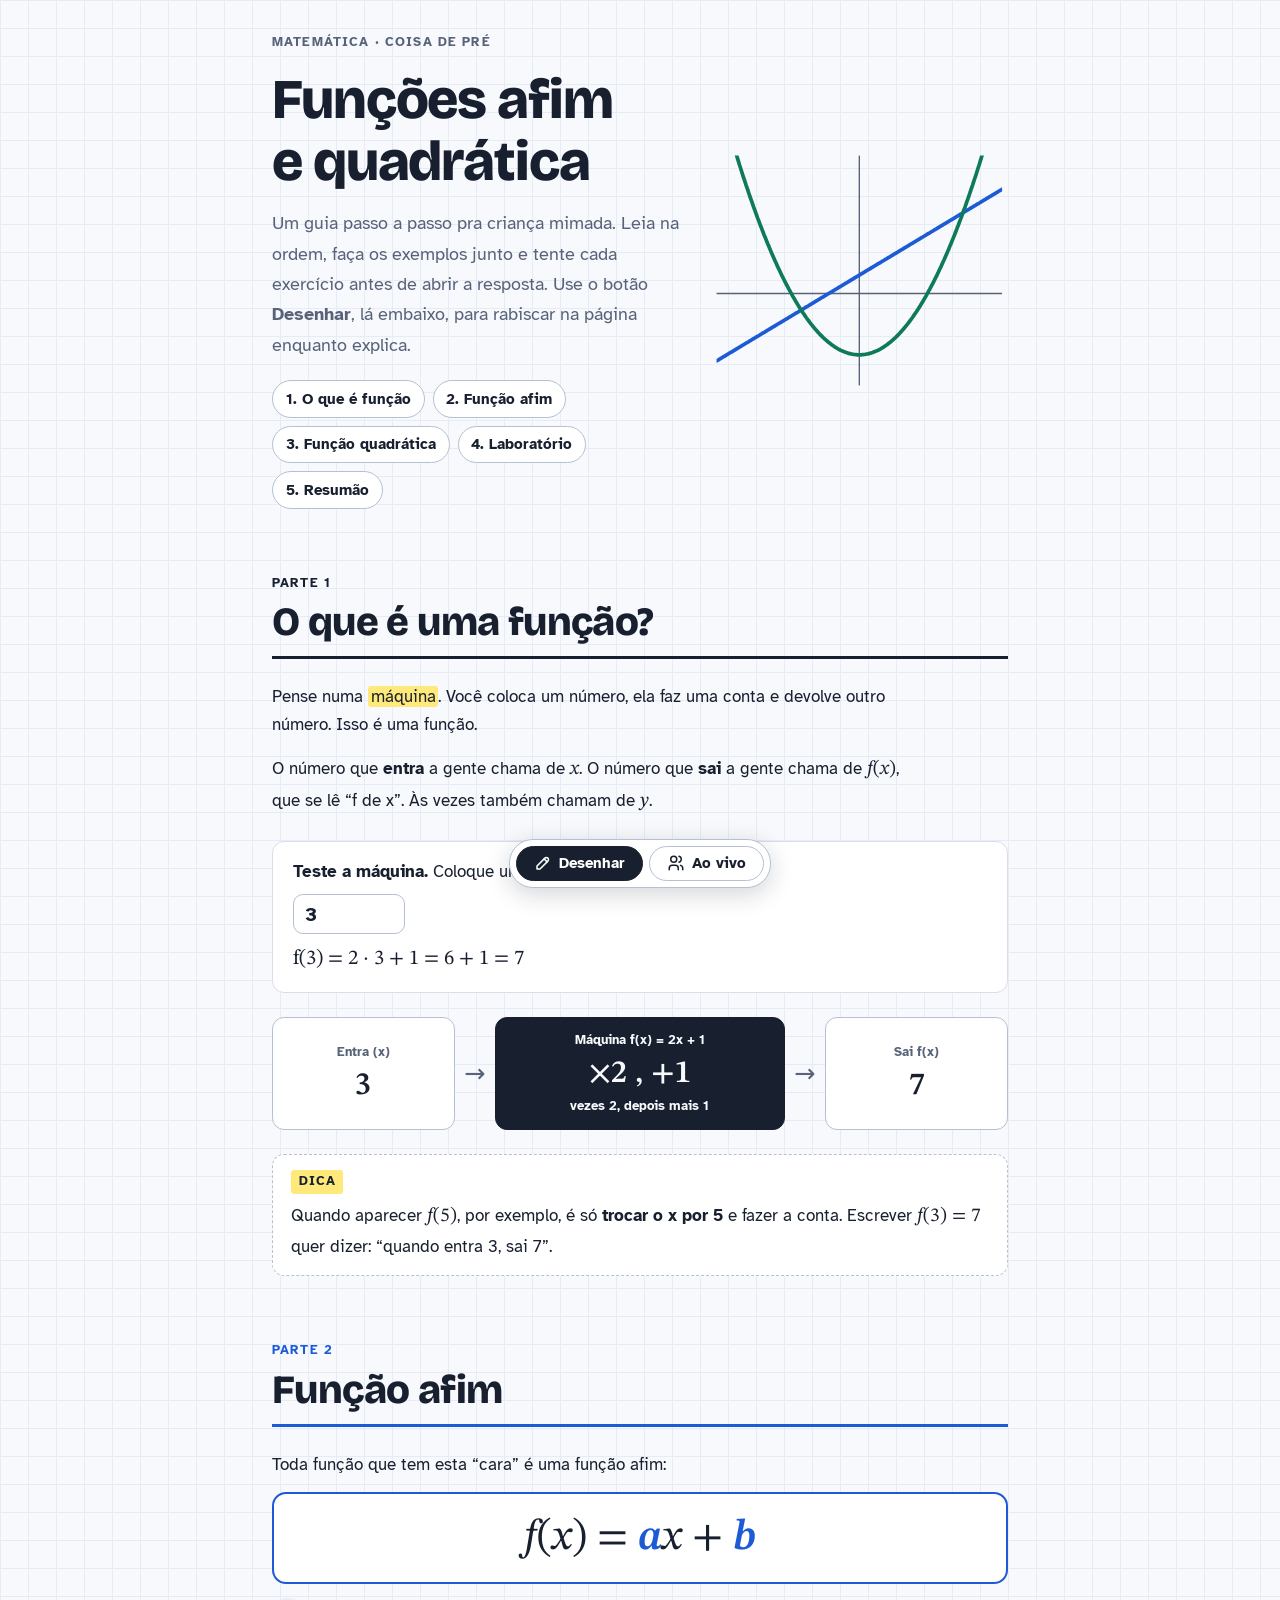
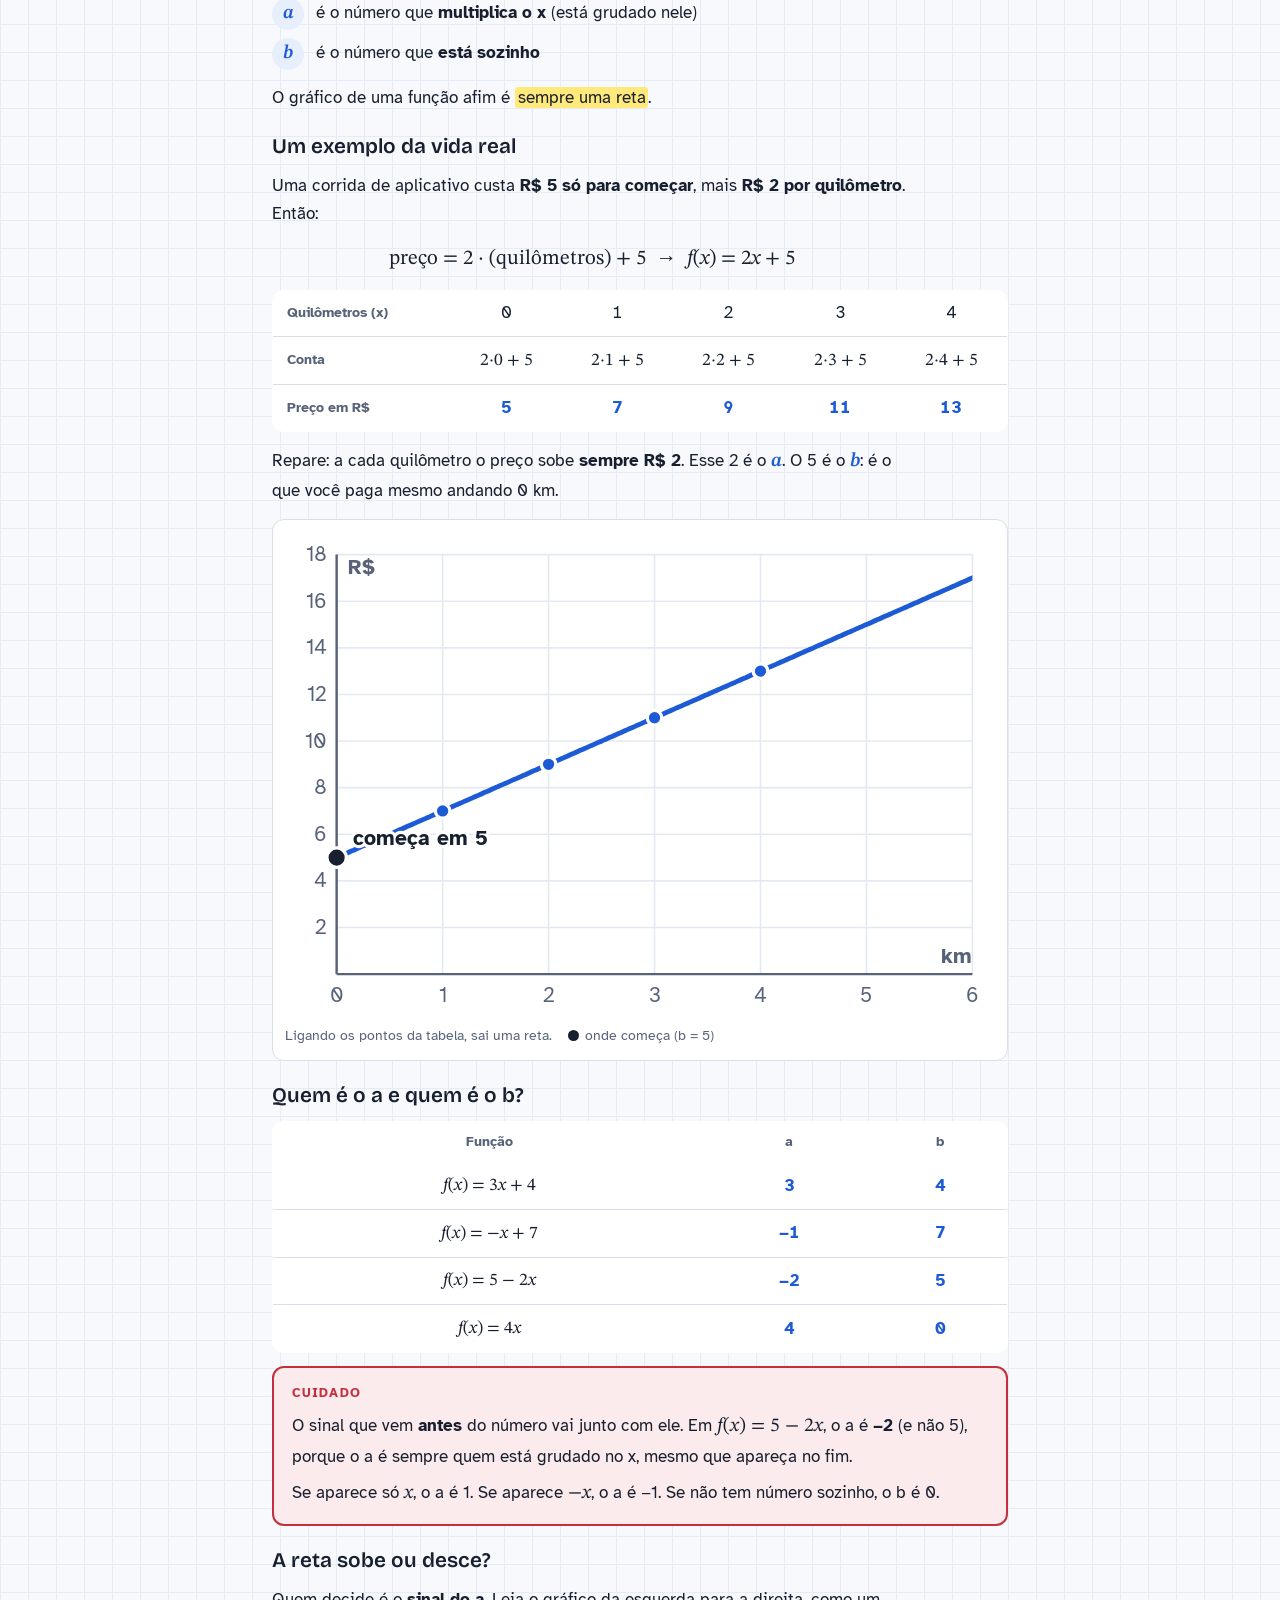
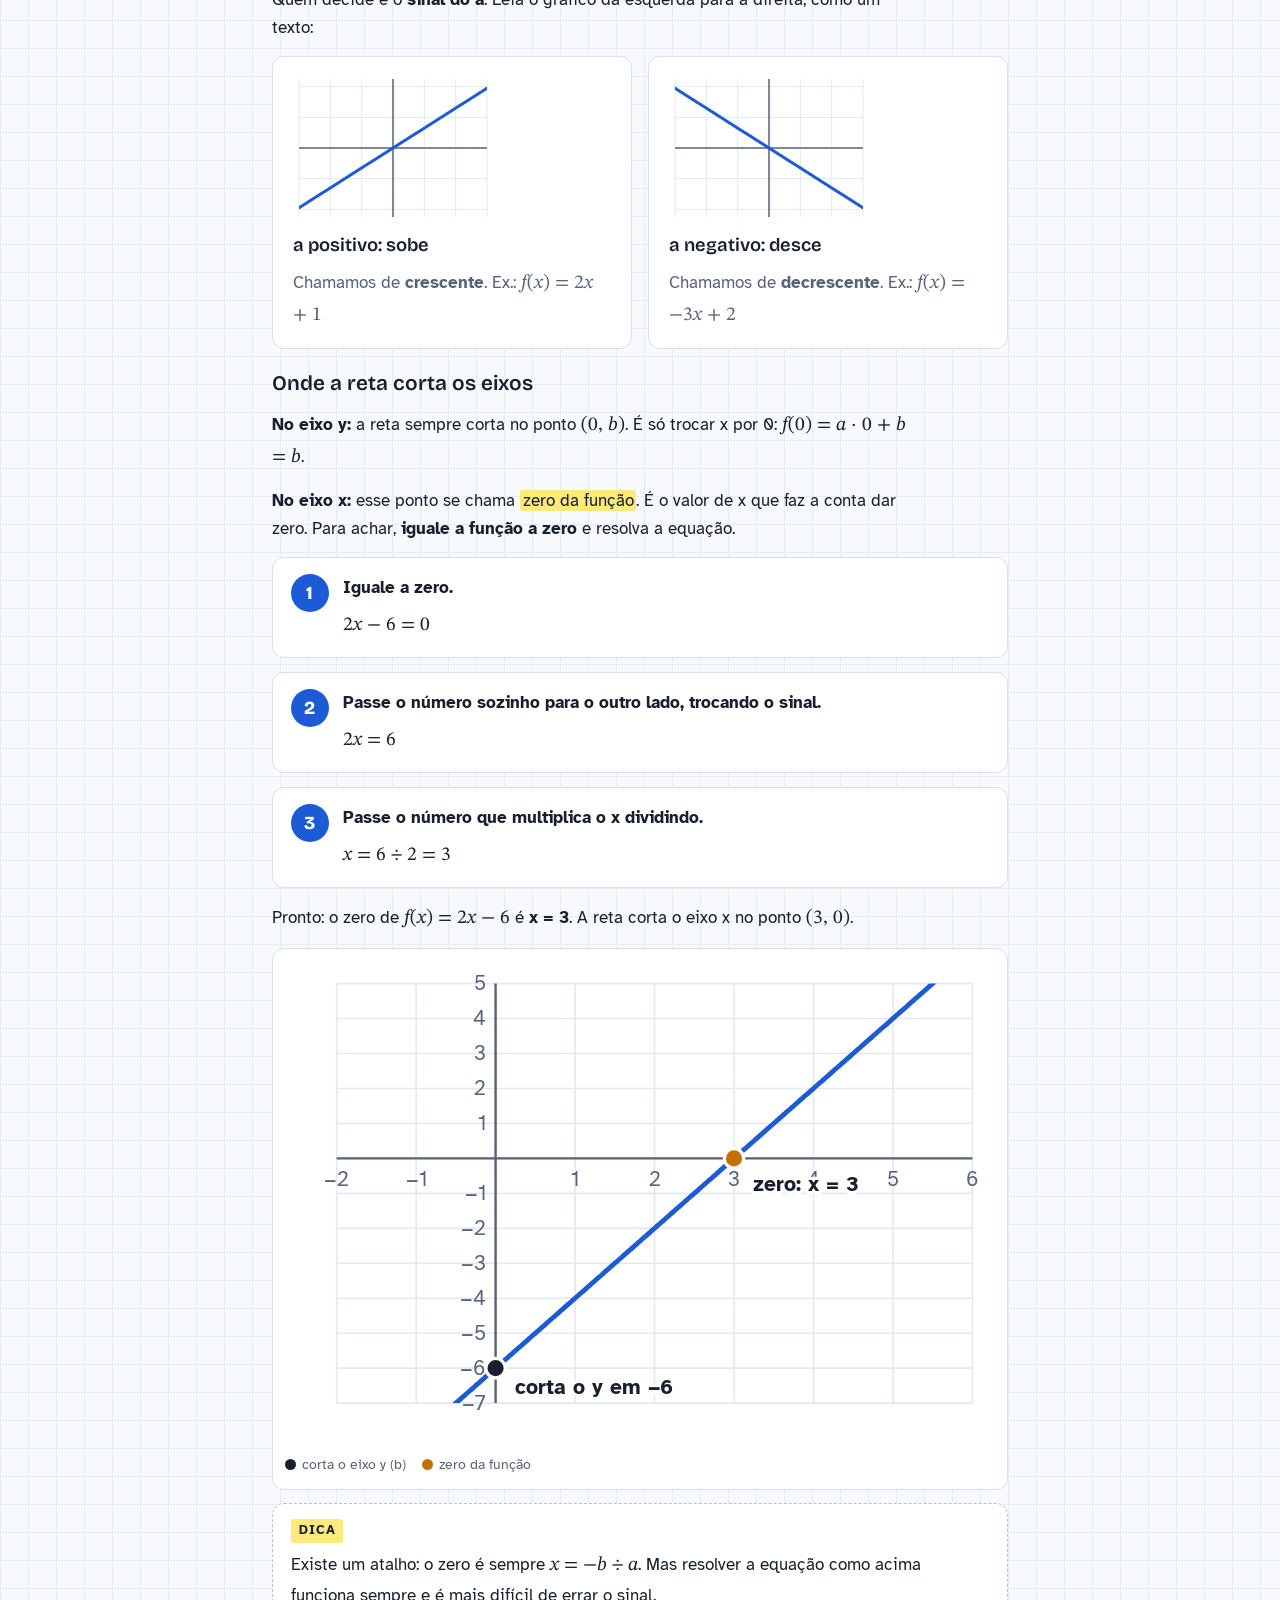
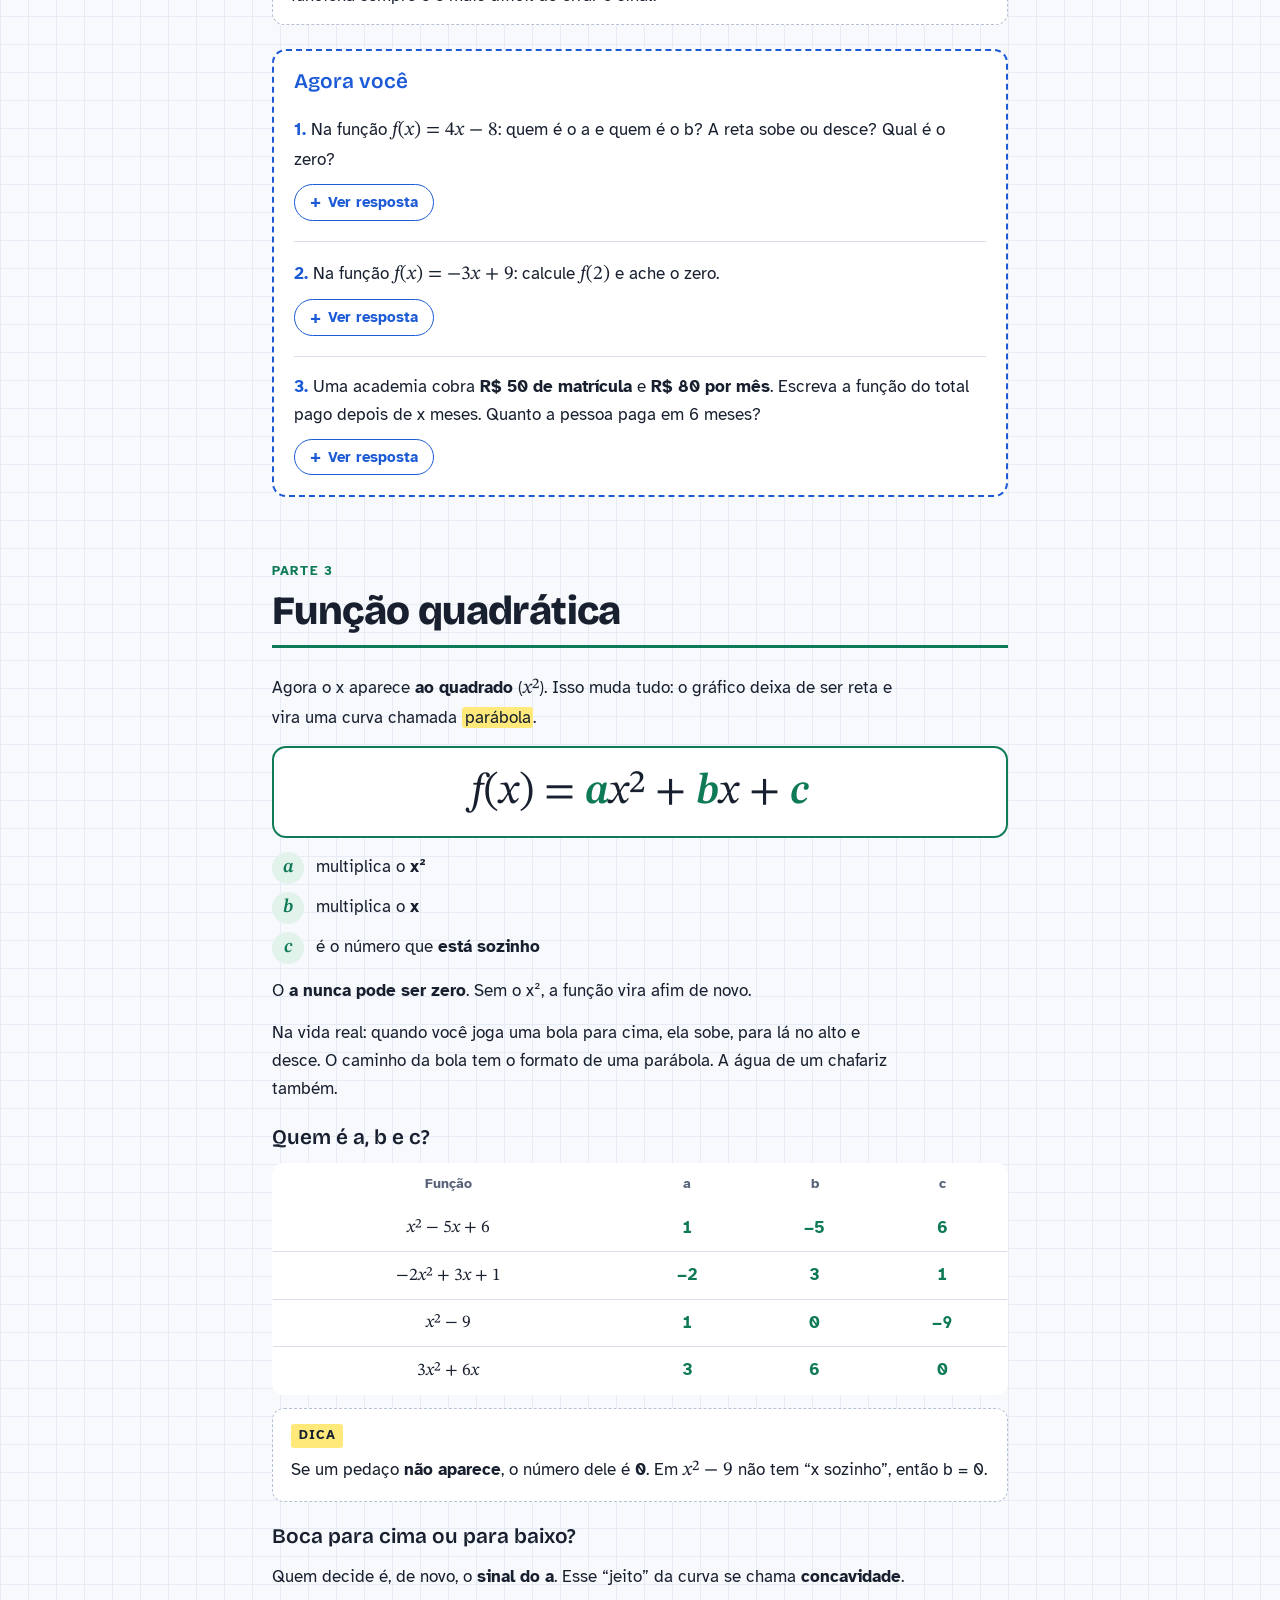
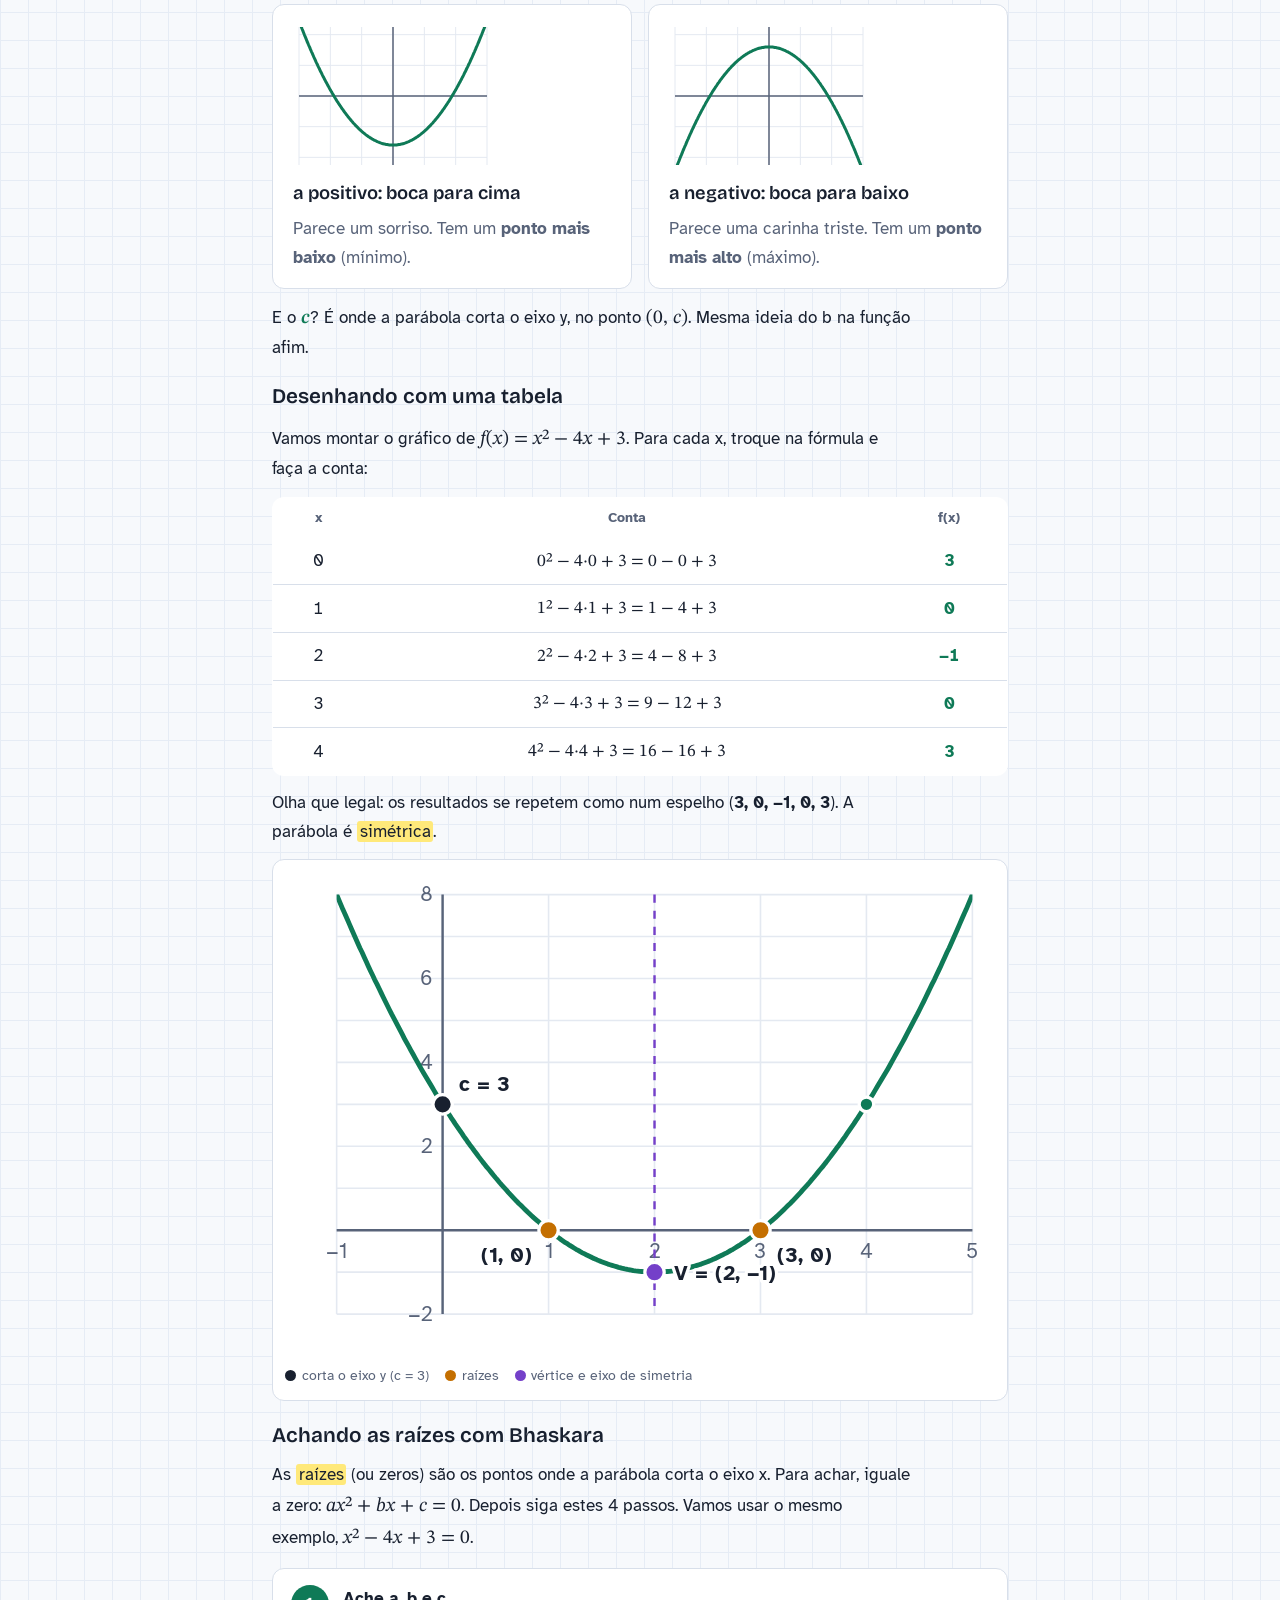
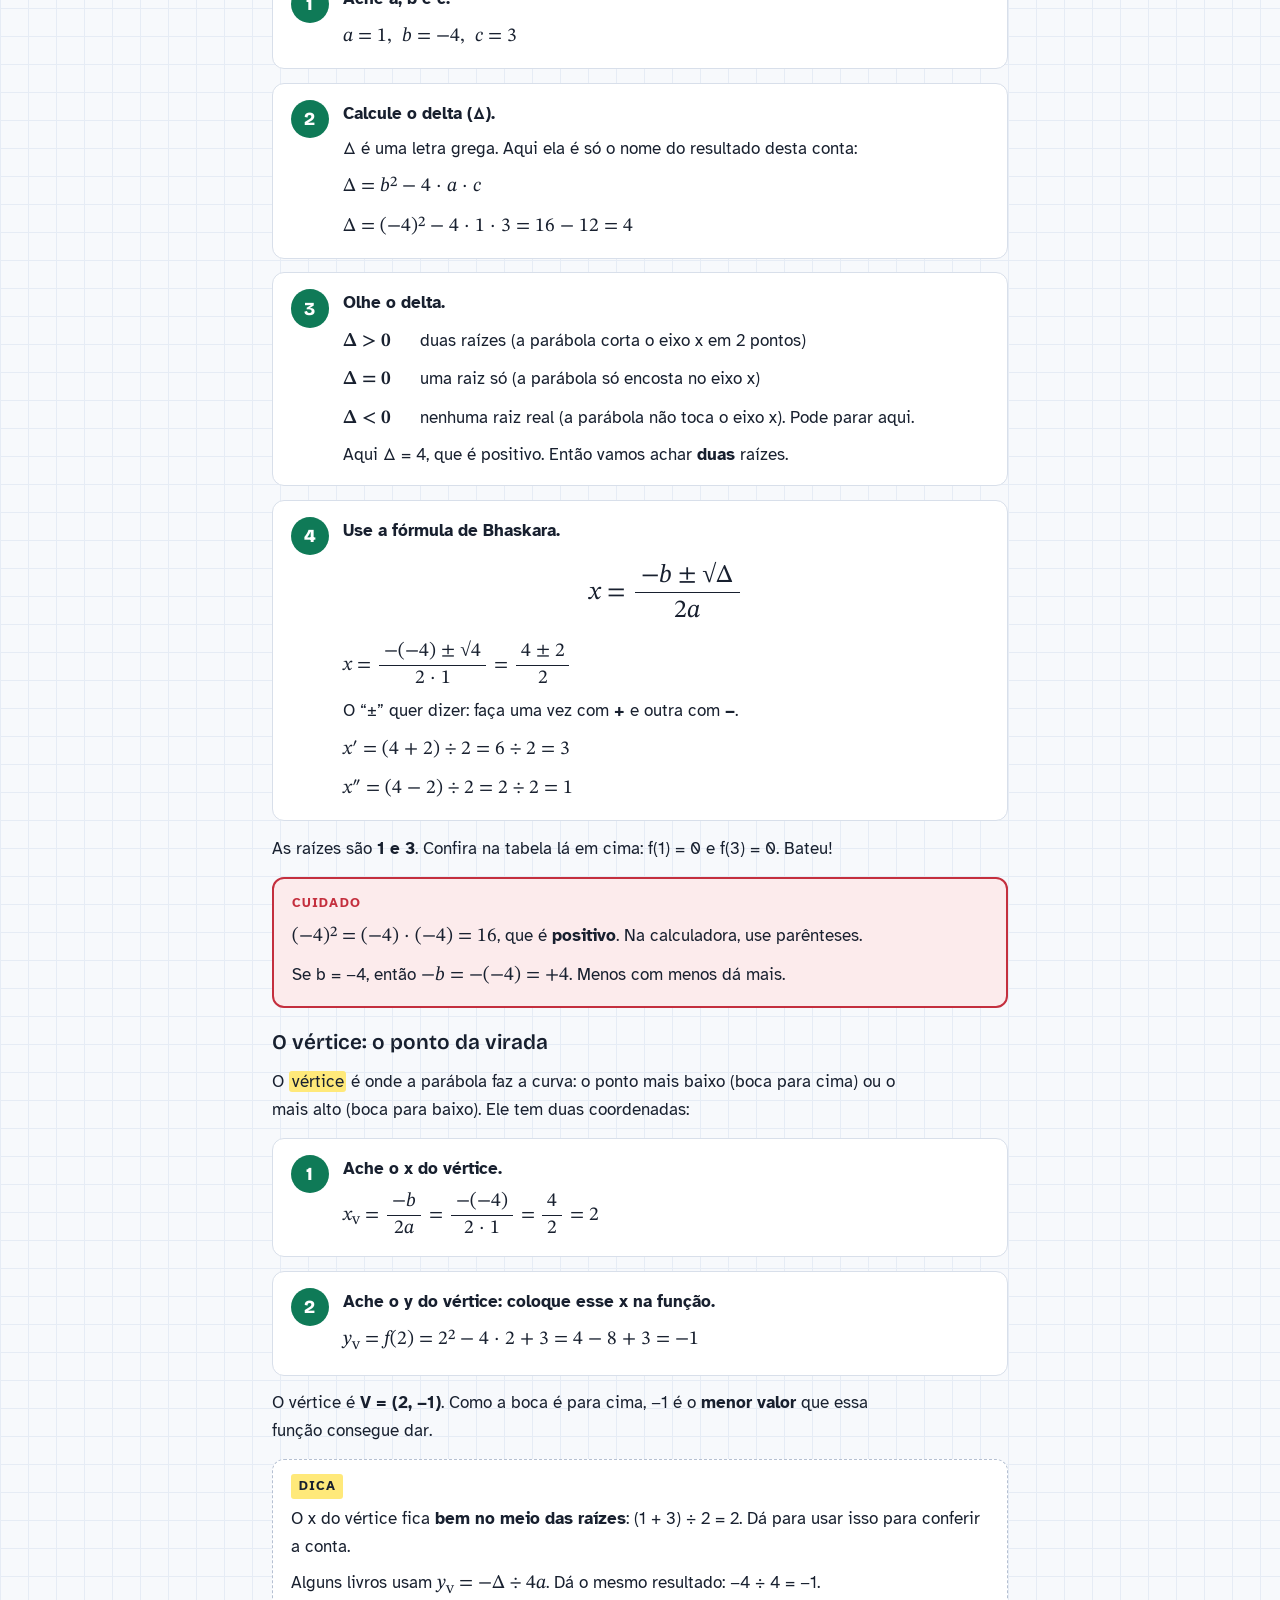
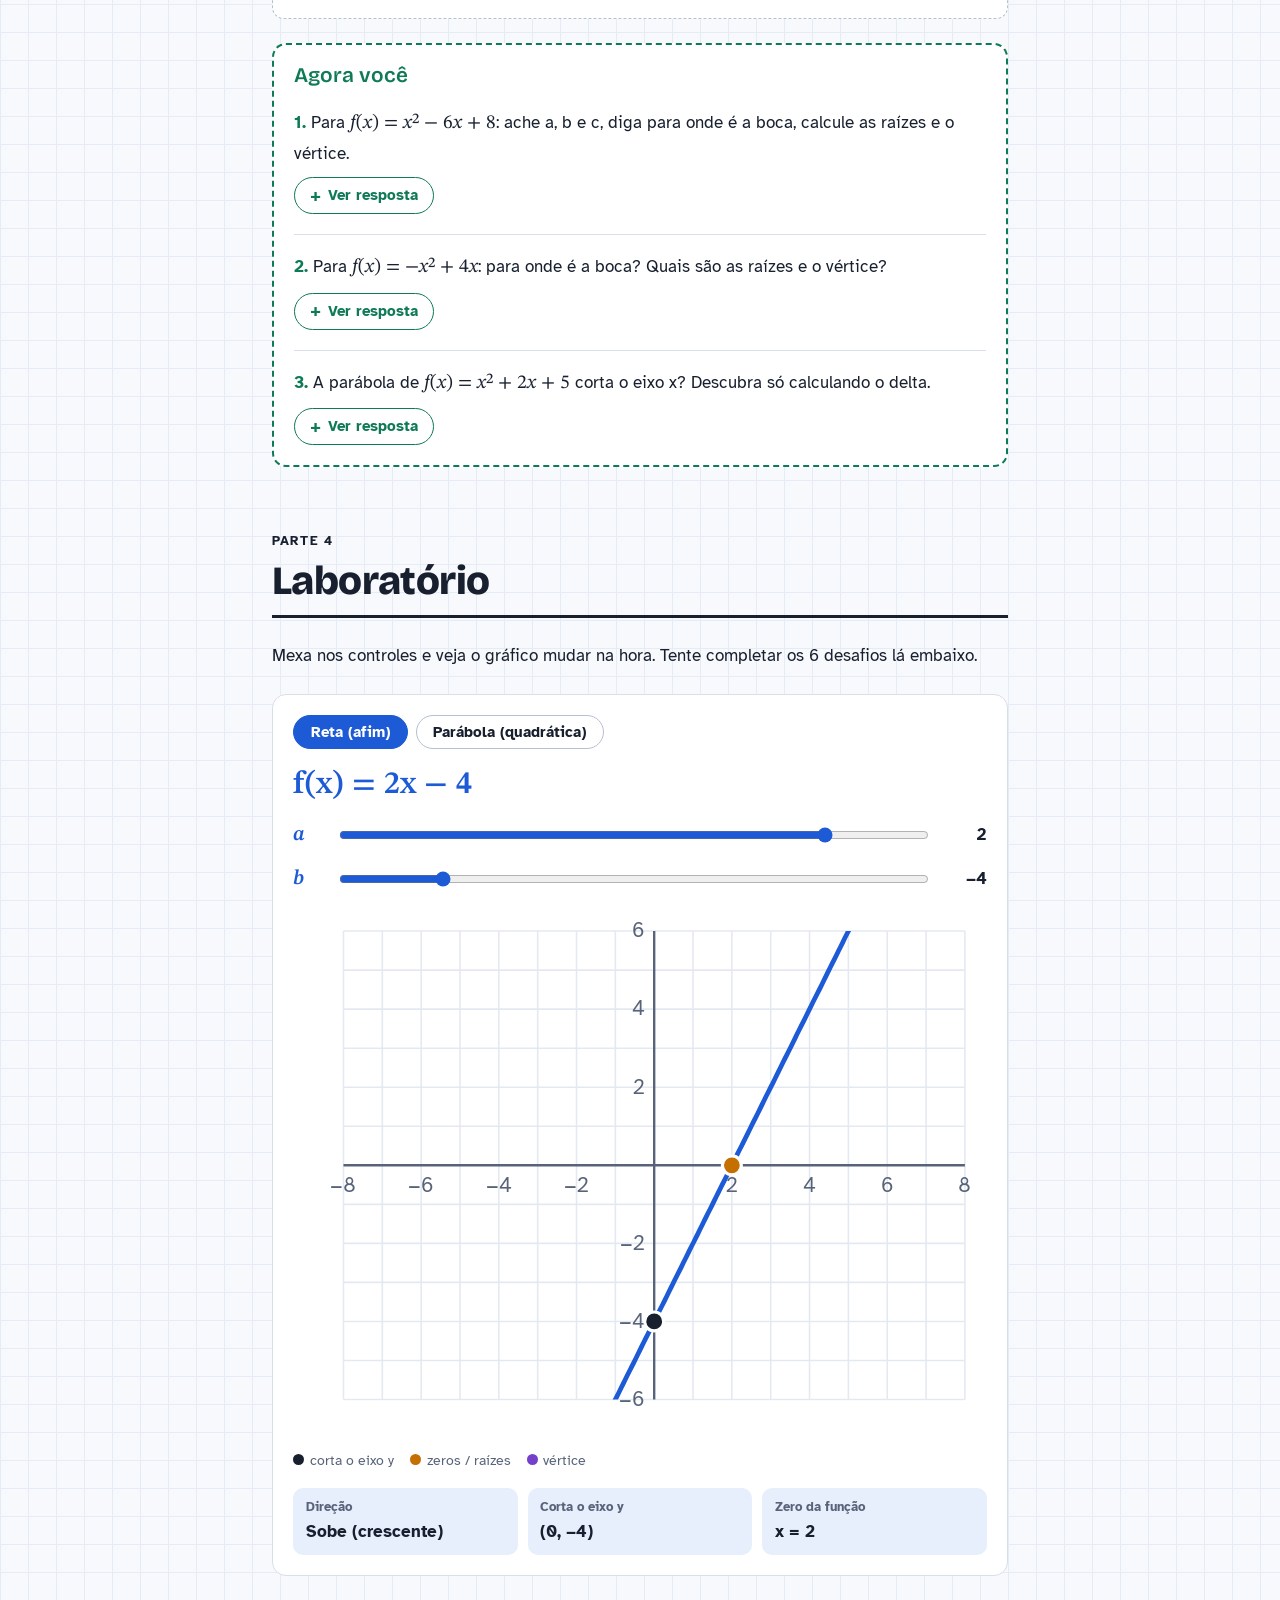
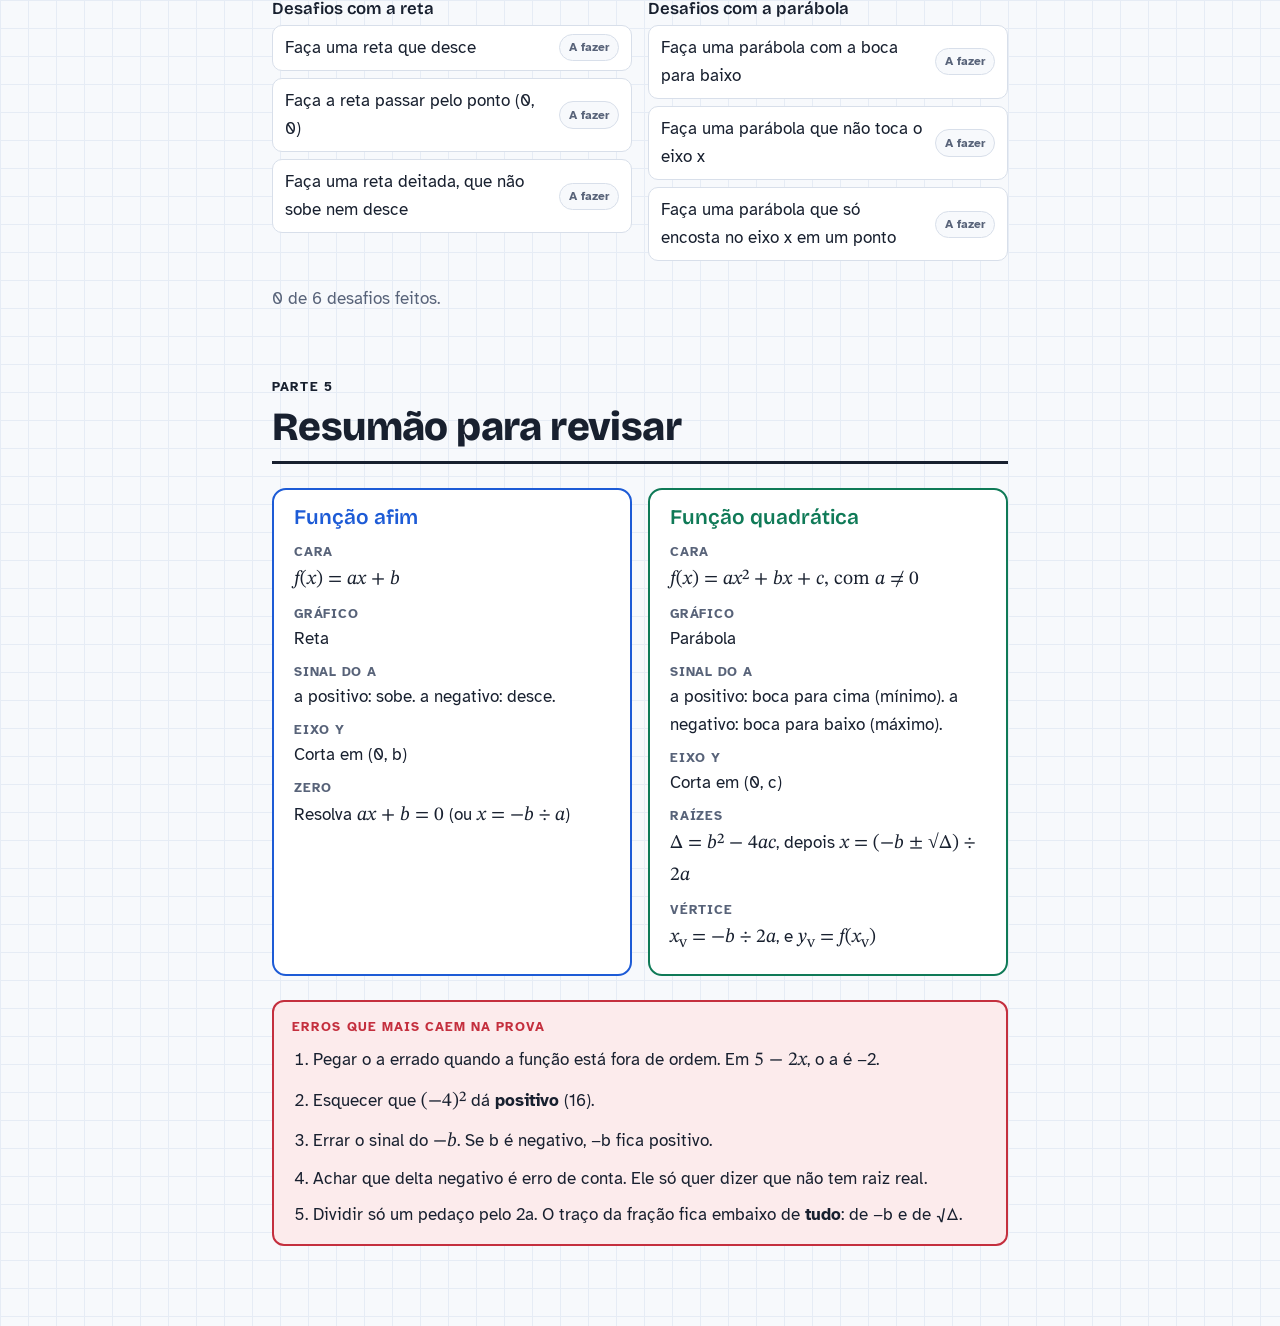
==== commit 40281149: "Update index.html" ====
--- a/app/public/index.html
+++ b/app/public/index.html
@@ -256,9 +256,9 @@
 <main>
   <header class="topo">
     <div class="texto">
-      <p class="eyebrow">Matemática · 9º ano</p>
+      <p class="eyebrow">Matemática · Coisa de Pré</p>
       <h1>Funções afim e quadrática</h1>
-      <p class="lead">Um guia passo a passo. Leia na ordem, faça os exemplos junto e tente cada exercício antes de abrir a resposta. Use o botão <strong>Desenhar</strong>, lá embaixo, para rabiscar na página enquanto explica.</p>
+      <p class="lead">Um guia passo a passo pra criança mimada. Leia na ordem, faça os exemplos junto e tente cada exercício antes de abrir a resposta. Use o botão <strong>Desenhar</strong>, lá embaixo, para rabiscar na página enquanto explica.</p>
       <nav class="mapa" aria-label="Partes do guia">
         <a href="#parte1">1. O que é função</a>
         <a href="#parte2">2. Função afim</a>
@@ -281,22 +281,22 @@
       <p>O número que <strong>entra</strong> a gente chama de <span class="mat"><i>x</i></span>. O número que <strong>sai</strong> a gente chama de <span class="mat"><i>f</i>(<i>x</i>)</span>, que se lê “f de x”. Às vezes também chamam de <span class="mat"><i>y</i></span>.</p>
     </div>
 
+    <div class="box teste">
+      <label for="maqX"><strong>Teste a máquina.</strong> Coloque um número e veja a conta:</label>
+      <div class="linha">
+        <input id="maqX" type="text" inputmode="decimal" value="3" autocomplete="off">
+      </div>
+      <p id="maqErr" class="erro" hidden>Digite um número, por exemplo 5 ou −2.</p>
+      <p class="conta" id="maqConta">f(3) = 2 · 3 + 1 = 6 + 1 = 7</p>
+    </div>
+
     <div class="maquina" aria-live="polite">
       <div class="caixa"><span class="rot">Entra (x)</span><strong id="maqIn">3</strong></div>
       <span class="seta" aria-hidden="true">→</span>
       <div class="caixa motor"><span class="rot">Máquina f(x) = 2x + 1</span><strong>×2 , +1</strong><span class="rot">vezes 2, depois mais 1</span></div>
       <span class="seta" aria-hidden="true">→</span>
       <div class="caixa"><span class="rot">Sai f(x)</span><strong id="maqOut">7</strong></div>
-    </div>
-
-    <div class="box teste">
-      <label for="maqX"><strong>Teste a máquina.</strong> Coloque um número e veja a conta:</label>
-      <div class="linha">
-        <input id="maqX" type="text" inputmode="decimal" value="3" autocomplete="off">
-      </div>
-      <p id="maqErr" class="erro" hidden>Digite um número, por exemplo 5 ou −2.</p>
-      <p class="conta" id="maqConta">f(3) = 2 · 3 + 1 = 6 + 1 = 7</p>
-    </div>
+    </div>    
 
     <div class="dica">
       <span class="rotulo">Dica</span>
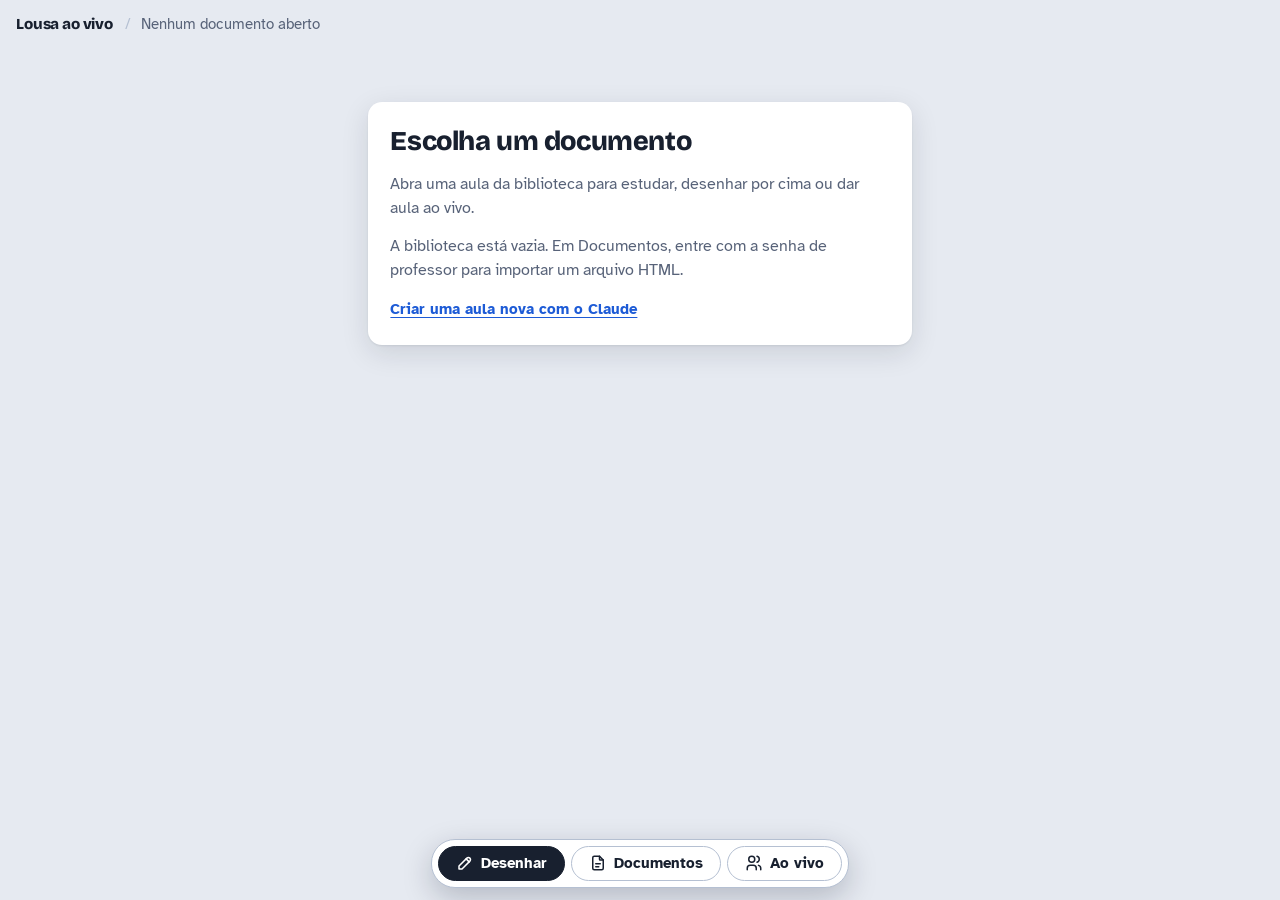
==== commit b3c6f0db: "V2 lousa + Prompt melhorias na lousa, possibilidade de adicionar documentos (html) + geracao de prom" ====
--- a/app/public/index.html
+++ b/app/public/index.html
@@ -3,703 +3,36 @@
 <head>
 <meta charset="utf-8">
 <meta name="viewport" content="width=device-width, initial-scale=1, viewport-fit=cover">
-<title>Funções afim e quadrática</title>
+<title>Lousa ao vivo</title>
 <link rel="preconnect" href="https://fonts.googleapis.com">
 <link rel="preconnect" href="https://fonts.gstatic.com" crossorigin>
-<link rel="stylesheet" href="https://fonts.googleapis.com/css2?family=Atkinson+Hyperlegible:ital,wght@0,400;0,700;1,400&family=Bricolage+Grotesque:opsz,wght@12..96,600;12..96,800&family=STIX+Two+Text:ital,wght@0,400;0,600;1,400;1,600&display=swap">
-<style>
-/* Layout: uma coluna de leitura sobre papel quadriculado. Caneta azul = afim, caneta verde = quadrática, caneta vermelha = cuidado, marca-texto = dica. */
-:root{
-  --paper:#F7F9FC; --paper-grid:#E6ECF5; --sheet:#FFFFFF; --ink:#18202F; --muted:#586379;
-  --line:#D8DFEA; --line-strong:#B5C0D2; --g-grid:#E4E9F1;
-  --blue:#1D5BD6; --blue-bg:#E7EEFC; --green:#0F7A57; --green-bg:#E1F3EA;
-  --red:#C42F3E; --red-bg:#FCEBEC; --marker:#FFE97A; --amber:#C46F00; --violet:#7440C9;
-  --f-display:"Bricolage Grotesque","Trebuchet MS",system-ui,sans-serif;
-  --f-body:"Atkinson Hyperlegible","Segoe UI",system-ui,sans-serif;
-  --f-math:"STIX Two Text","Cambria Math",Georgia,serif;
-}
-@media (prefers-color-scheme: dark){
-  :root:not([data-theme="light"]){
-    --paper:#0F131A; --paper-grid:#171D27; --sheet:#151B24; --ink:#E7ECF4; --muted:#9BA6B8;
-    --line:#283242; --line-strong:#3C495D; --g-grid:#222B38;
-    --blue:#8AB0FA; --blue-bg:#18284A; --green:#5CD3A6; --green-bg:#123228;
-    --red:#FF8B93; --red-bg:#3B1A1E; --marker:#5B4A06; --amber:#F2AE4A; --violet:#B999FA;
-    color-scheme:dark;
-  }
-}
-:root[data-theme="dark"]{
-  --paper:#0F131A; --paper-grid:#171D27; --sheet:#151B24; --ink:#E7ECF4; --muted:#9BA6B8;
-  --line:#283242; --line-strong:#3C495D; --g-grid:#222B38;
-  --blue:#8AB0FA; --blue-bg:#18284A; --green:#5CD3A6; --green-bg:#123228;
-  --red:#FF8B93; --red-bg:#3B1A1E; --marker:#5B4A06; --amber:#F2AE4A; --violet:#B999FA;
-  color-scheme:dark;
-}
-*{box-sizing:border-box}
-[hidden]{display:none!important}
-html{-webkit-text-size-adjust:100%;text-size-adjust:100%;color-scheme:light}
-img{max-width:100%}
-body{
-  margin:0;
-  padding-block:env(safe-area-inset-top,0px) env(safe-area-inset-bottom,0px);
-  background-color:var(--paper); color:var(--ink);
-  background-image:linear-gradient(var(--paper-grid) 1px,transparent 1px),linear-gradient(90deg,var(--paper-grid) 1px,transparent 1px);
-  background-size:28px 28px;
-  font:400 1.0625rem/1.65 var(--f-body);
-  padding-inline:16px;
-}
-main{max-width:46rem;margin:0 auto;padding-block:2rem 5rem;display:flex;flex-direction:column;gap:4rem}
-h1,h2,h3{font-family:var(--f-display);text-wrap:balance;margin:0;line-height:1.1}
-h1{font-weight:800;font-size:clamp(2.4rem,8vw,3.5rem);letter-spacing:-.02em}
-h2{font-weight:800;font-size:clamp(1.9rem,5.5vw,2.5rem);letter-spacing:-.015em}
-h3{font-weight:600;font-size:1.3rem}
-p{margin:0}
-a{color:inherit}
-mark{background:var(--marker);color:var(--ink);padding:0 .15em;border-radius:3px}
-:focus-visible{outline:3px solid var(--blue);outline-offset:2px}
-.mat{font-family:var(--f-math);font-size:1.15em}
-.mat i,.formula i{font-style:italic}
-.muted{color:var(--muted)}
-.eyebrow{font-size:.8rem;font-weight:700;letter-spacing:.09em;text-transform:uppercase;color:var(--muted)}
-
-/* Topo */
-.topo{display:grid;grid-template-columns:minmax(0,1.4fr) minmax(0,1fr);gap:1.5rem;align-items:center}
-.topo .texto{display:flex;flex-direction:column;gap:1rem;min-width:0}
-.lead{font-size:1.15rem;color:var(--muted);max-width:34rem}
-.mapa{display:flex;flex-wrap:wrap;gap:.5rem;margin-top:.25rem}
-.mapa a{text-decoration:none;font-size:.92rem;font-weight:700;padding:.35rem .8rem;border:1.5px solid var(--line-strong);border-radius:999px;background:var(--sheet)}
-.mapa a:hover{border-color:var(--ink)}
-#heroG{width:100%;height:auto;display:block}
-@media (max-width:640px){.topo{grid-template-columns:minmax(0,1fr)} #heroG{max-width:280px}}
-
-/* Partes */
-section{display:flex;flex-direction:column;gap:1.5rem;scroll-margin-top:1rem}
-section[data-cor="blue"]{--cor:var(--blue);--cor-bg:var(--blue-bg)}
-section[data-cor="green"]{--cor:var(--green);--cor-bg:var(--green-bg)}
-section[data-cor="ink"]{--cor:var(--ink);--cor-bg:var(--sheet)}
-.cab{display:flex;flex-direction:column;gap:.4rem;border-bottom:3px solid var(--cor);padding-bottom:.75rem}
-.cab .eyebrow{color:var(--cor)}
-.bloco{display:flex;flex-direction:column;gap:.85rem}
-.bloco>p,.bloco>ul{max-width:40rem}
-ul.lista{margin:0;padding-left:1.2rem;display:flex;flex-direction:column;gap:.35rem}
-
-.formula{font-family:var(--f-math);font-size:clamp(1.9rem,7vw,2.7rem);text-align:center;padding:1rem 1.25rem;background:var(--sheet);border:2px solid var(--cor);border-radius:14px;line-height:1.3}
-.k{color:var(--cor);font-weight:600;font-style:italic}
-.legenda{display:grid;gap:.5rem;margin:0;padding:0;list-style:none}
-.legenda li{display:flex;gap:.75rem;align-items:baseline}
-.letra{flex:none;display:inline-flex;align-items:center;justify-content:center;width:2rem;height:2rem;border-radius:50%;background:var(--cor-bg);color:var(--cor);font:italic 600 1.2rem var(--f-math)}
-
-.box{background:var(--sheet);border:1px solid var(--line);border-radius:12px;padding:1rem 1.25rem;display:flex;flex-direction:column;gap:.75rem}
-.dica{background:var(--sheet);border:1.5px dashed var(--line-strong);border-radius:12px;padding:.9rem 1.15rem;display:flex;flex-direction:column;gap:.4rem}
-.dica .rotulo{align-self:flex-start;background:var(--marker);color:var(--ink);font-weight:700;font-size:.8rem;letter-spacing:.08em;text-transform:uppercase;padding:.1rem .45rem;border-radius:3px}
-.cuidado{background:var(--red-bg);border:2px solid var(--red);border-radius:12px;padding:.9rem 1.15rem;display:flex;flex-direction:column;gap:.4rem}
-.cuidado .rotulo{color:var(--red);font-weight:700;font-size:.8rem;letter-spacing:.08em;text-transform:uppercase}
-
-.rolar{overflow-x:auto;max-width:100%}
-table.tab{border-collapse:collapse;font-variant-numeric:tabular-nums;background:var(--sheet);border:1px solid var(--line);border-radius:12px;overflow:hidden;min-width:100%}
-.tab th,.tab td{padding:.55rem .85rem;border-bottom:1px solid var(--line);text-align:center;white-space:nowrap}
-.tab tr:last-child td,.tab tr:last-child th{border-bottom:0}
-.tab th{font-size:.85rem;color:var(--muted);font-weight:700;text-align:left}
-.tab thead th{text-align:center}
-.tab td.mat{font-size:1.1rem}
-.tab .forte{color:var(--cor);font-weight:700}
-
-figure.graf{margin:0;background:var(--sheet);border:1px solid var(--line);border-radius:12px;padding:.75rem;display:flex;flex-direction:column;gap:.5rem}
-figure.graf svg{width:100%;height:auto;display:block}
-figcaption{font-size:.9rem;color:var(--muted);display:flex;flex-wrap:wrap;gap:.35rem 1rem}
-.dot{display:inline-block;width:.7rem;height:.7rem;border-radius:50%;margin-right:.35rem;vertical-align:-.05rem}
-.g-grid{stroke:var(--g-grid);stroke-width:1}
-.g-axis{stroke:var(--muted);stroke-width:1.5}
-.g-lab{fill:var(--muted);font:400 13px var(--f-body)}
-.g-name{fill:var(--muted);font:700 13px var(--f-body)}
-.g-pt{fill:var(--ink);font:700 13px var(--f-body);paint-order:stroke;stroke:var(--sheet);stroke-width:4px;stroke-linejoin:round}
-.g-sim{stroke:var(--violet);stroke-width:1.5;stroke-dasharray:5 5}
-
-.duo{display:grid;grid-template-columns:repeat(auto-fit,minmax(220px,1fr));gap:1rem}
-.duo .box{align-items:flex-start}
-.duo svg{width:100%;max-width:200px;height:auto;display:block}
-.duo h3{font-size:1.15rem}
-
-/* Máquina */
-.maquina{display:flex;flex-wrap:wrap;align-items:stretch;gap:.6rem}
-.caixa{flex:1 1 7rem;min-width:0;background:var(--sheet);border:1.5px solid var(--line-strong);border-radius:12px;padding:.75rem;display:flex;flex-direction:column;align-items:center;justify-content:center;gap:.15rem;text-align:center}
-.caixa strong{font:600 2rem var(--f-math);font-variant-numeric:tabular-nums}
-.caixa.motor{flex:1.6 1 11rem;background:var(--ink);border-color:var(--ink);color:var(--paper)}
-.caixa.motor .rot{color:var(--paper)}
-.rot{font-size:.8rem;color:var(--muted);font-weight:700}
-.seta{align-self:center;font-size:1.6rem;color:var(--muted)}
-.teste{display:flex;flex-direction:column;gap:.5rem}
-.linha{display:flex;flex-wrap:wrap;gap:.75rem;align-items:center}
-input[type="text"]{font:600 1.25rem var(--f-body);width:7rem;padding:.4rem .7rem;border:1.5px solid var(--line-strong);border-radius:10px;background:var(--sheet);color:var(--ink)}
-.erro{color:var(--red);font-size:.9rem;font-weight:700}
-.conta{font-family:var(--f-math);font-size:1.3rem}
-
-/* Passos */
-ol.passos{list-style:none;margin:0;padding:0;display:flex;flex-direction:column;gap:.85rem;counter-reset:p}
-ol.passos>li{counter-increment:p;display:grid;grid-template-columns:2.4rem minmax(0,1fr);gap:.9rem;background:var(--sheet);border:1px solid var(--line);border-radius:12px;padding:1rem 1.1rem}
-ol.passos>li::before{content:counter(p);width:2.4rem;height:2.4rem;border-radius:50%;background:var(--cor);color:var(--sheet);display:flex;align-items:center;justify-content:center;font:800 1.15rem var(--f-display)}
-ol.passos>li>div{display:flex;flex-direction:column;gap:.45rem;min-width:0}
-.casos{display:grid;gap:.4rem;margin:0;padding:0;list-style:none}
-.casos li{display:flex;gap:.6rem;align-items:baseline;flex-wrap:wrap}
-.casos .mat{min-width:4.2rem;font-weight:600}
-.frac{display:inline-flex;flex-direction:column;vertical-align:middle;text-align:center;margin:0 .15em;line-height:1.2}
-.frac>span:first-child{border-bottom:1.5px solid currentColor;padding:0 .25em .05em}
-.frac>span:last-child{padding-top:.05em}
-.grande{font-size:1.6rem;text-align:center;padding:.5rem 0}
-
-/* Agora você */
-.voce{border:2px dashed var(--cor);border-radius:14px;padding:1.25rem;background:var(--sheet);display:flex;flex-direction:column;gap:1.25rem}
-.voce h3{color:var(--cor)}
-.ex{display:flex;flex-direction:column;gap:.6rem;padding-top:1rem;border-top:1px solid var(--line)}
-.ex:first-of-type{border-top:0;padding-top:0}
-.ex .num{font-weight:700;color:var(--cor)}
-details summary{display:inline-flex;align-items:center;gap:.4rem;cursor:pointer;list-style:none;color:var(--cor);font-weight:700;border:1.5px solid var(--cor);border-radius:999px;padding:.3rem .95rem;font-size:.95rem}
-details summary::-webkit-details-marker{display:none}
-details summary::before{content:"+";font-size:1.1rem;line-height:1}
-details[open] summary::before{content:"−"}
-.resp{margin-top:.7rem;background:var(--cor-bg);border-radius:10px;padding:.9rem 1.1rem;display:flex;flex-direction:column;gap:.4rem}
-
-/* Laboratório */
-.lab{--labcor:var(--blue);--labbg:var(--blue-bg);background:var(--sheet);border:1px solid var(--line);border-radius:14px;padding:1.25rem;display:flex;flex-direction:column;gap:1rem}
-.lab.quad{--labcor:var(--green);--labbg:var(--green-bg)}
-.modo{display:flex;flex-wrap:wrap;gap:.5rem}
-button{font:700 .95rem var(--f-body);cursor:pointer;border-radius:999px;border:1.5px solid var(--line-strong);background:var(--sheet);color:var(--ink);padding:.45rem 1.05rem}
-button:hover{border-color:var(--ink)}
-.modo button[aria-pressed="true"]{background:var(--labcor);border-color:var(--labcor);color:var(--sheet)}
-#labEq{font:600 clamp(1.5rem,6vw,2rem) var(--f-math);color:var(--labcor)}
-.ctrl{display:grid;grid-template-columns:2rem minmax(0,1fr) 3rem;gap:.75rem;align-items:center}
-.ctrl label{font:italic 600 1.3rem var(--f-math);color:var(--labcor)}
-.ctrl output{font-weight:700;text-align:right;font-variant-numeric:tabular-nums}
-input[type="range"]{width:100%;accent-color:var(--labcor)}
-.chips{display:grid;grid-template-columns:repeat(auto-fit,minmax(150px,1fr));gap:.6rem}
-.chip{background:var(--labbg);border-radius:10px;padding:.55rem .8rem;display:flex;flex-direction:column}
-.chip span{font-size:.8rem;color:var(--muted);font-weight:700}
-.chip strong{font-size:1.05rem}
-.desafios{display:grid;grid-template-columns:repeat(auto-fit,minmax(250px,1fr));gap:1rem}
-.desafios h3{font-size:1.05rem;margin-bottom:.4rem}
-.desafios ul{list-style:none;margin:0;padding:0;display:flex;flex-direction:column;gap:.45rem}
-.desafios li{display:flex;justify-content:space-between;align-items:center;gap:.75rem;padding:.5rem .75rem;border:1px solid var(--line);border-radius:10px;background:var(--sheet)}
-.st{flex:none;font-size:.78rem;font-weight:700;padding:.15rem .55rem;border-radius:999px;background:var(--paper);color:var(--muted);border:1px solid var(--line)}
-.desafios li.ok{border-color:var(--green)}
-.desafios li.ok .st{background:var(--green);color:var(--sheet);border-color:var(--green)}
-#parabens{font-weight:700;color:var(--green)}
-
-/* Resumão */
-.cola{display:grid;grid-template-columns:repeat(auto-fit,minmax(260px,1fr));gap:1rem}
-.cola .card{background:var(--sheet);border:2px solid var(--c);border-radius:14px;padding:1.1rem 1.25rem;display:flex;flex-direction:column;gap:.7rem}
-.cola .card h3{color:var(--c)}
-.cola dl{margin:0;display:grid;gap:.55rem}
-.cola dt{font-size:.8rem;font-weight:700;color:var(--muted);text-transform:uppercase;letter-spacing:.06em}
-.cola dd{margin:0}
-ol.erros{margin:0;padding-left:1.3rem;display:flex;flex-direction:column;gap:.5rem}
-/* Modo desenho */
-#quadro{position:fixed;inset:0;width:100%;height:100%;z-index:40;pointer-events:none}
-body.desenhando #quadro{pointer-events:auto;touch-action:none;cursor:crosshair;box-shadow:inset 0 0 0 3px var(--pen-atual,var(--blue))}
-.barra{position:fixed;left:0;right:0;bottom:0;z-index:50;padding:0 12px calc(12px + env(safe-area-inset-bottom,0px));display:flex;flex-direction:column;align-items:center;gap:.5rem;pointer-events:none}
-.barra>*{pointer-events:auto}
-.pilula{display:flex;flex-wrap:wrap;align-items:center;justify-content:center;gap:.4rem;max-width:100%;background:var(--sheet);border:1px solid var(--line-strong);border-radius:24px;padding:.4rem;box-shadow:0 6px 24px rgba(10,20,40,.18)}
-.kit{display:flex;flex-wrap:wrap;align-items:center;justify-content:center;gap:.3rem}
-button.cor,button.ico{width:38px;height:38px;padding:0;border-radius:50%;display:inline-flex;align-items:center;justify-content:center;border:2px solid transparent;background:transparent;color:var(--ink)}
-button.cor span{width:22px;height:22px;border-radius:50%;display:block}
-button.cor[aria-pressed="true"],button.ico[aria-pressed="true"]{border-color:var(--ink)}
-button.ico:hover,button.cor:hover{background:var(--paper)}
-button.principal{display:inline-flex;align-items:center;gap:.45rem;background:var(--ink);color:var(--sheet);border-color:var(--ink)}
-button.principal:hover{border-color:var(--ink)}
-.sep{width:1px;height:24px;background:var(--line-strong);margin:0 .15rem}
-.aviso{background:var(--ink);color:var(--sheet);font-size:.9rem;font-weight:700;padding:.45rem .85rem;border-radius:10px;max-width:24rem;text-align:center}
-/* Aula ao vivo: a coluna tem 400px de largura em todos os aparelhos e é escalada para caber na tela,
-   assim um traço feito no notebook cai exatamente no mesmo lugar no celular. */
-html.ao-vivo{font-size:16px}
-html.ao-vivo #palco{width:calc(400px * var(--escala,1));margin:0 auto;overflow:hidden}
-html.ao-vivo main{width:400px;max-width:none;margin:0;transform-origin:0 0;transform:scale(var(--escala,1))}
-html.ao-vivo h1{font-size:2.4rem}
-html.ao-vivo h2{font-size:1.9rem}
-html.ao-vivo .formula{font-size:1.9rem}
-html.ao-vivo #labEq{font-size:1.5rem}
-html.ao-vivo .topo{grid-template-columns:minmax(0,1fr)}
-html.ao-vivo #heroG{max-width:280px}
-
-.painel{width:min(24rem,100%);background:var(--sheet);border:1px solid var(--line-strong);border-radius:16px;padding:1rem 1.1rem;box-shadow:0 10px 30px rgba(10,20,40,.22);display:flex;flex-direction:column;gap:.7rem;max-height:70vh;overflow:auto}
-.painel h3{font-size:1.15rem}
-.painel p{font-size:.95rem}
-.painel label{font-size:.85rem;font-weight:700;color:var(--muted)}
-.painel .campo{display:flex;flex-direction:column;gap:.3rem}
-.painel .grupo{display:flex;flex-direction:column;gap:.7rem}
-.painel input[type="text"]{width:100%;font-size:1.05rem}
-.painel .linha{flex-wrap:nowrap;gap:.5rem}
-.painel .linha input{flex:1;min-width:0;width:auto}
-.painel .topo-painel{display:flex;justify-content:space-between;align-items:center;gap:.5rem}
-button.primario{background:var(--blue);border-color:var(--blue);color:var(--sheet)}
-button.primario:hover{border-color:var(--ink)}
-.ou{font-size:.85rem;color:var(--muted);display:flex;align-items:center;gap:.6rem}
-.ou::before,.ou::after{content:"";flex:1;height:1px;background:var(--line)}
-.codigo{font:800 1.7rem var(--f-display);letter-spacing:.14em}
-.status{font-size:.85rem;font-weight:700;color:var(--muted)}
-.status.ok{color:var(--green)}
-.status.ruim{color:var(--red)}
-.pessoas{display:flex;flex-wrap:wrap;gap:.35rem}
-.pessoa{font-size:.85rem;font-weight:700;padding:.15rem .6rem;border-radius:999px;border:1.5px solid var(--c,var(--line-strong));color:var(--ink)}
-input[readonly]{font-size:.85rem!important;font-weight:400!important;color:var(--muted)!important}
-button.vivo{display:inline-flex;align-items:center;gap:.45rem}
-.ponto-vivo{width:.55rem;height:.55rem;border-radius:50%;background:var(--red);display:none}
-html.conectado .ponto-vivo{display:inline-block;animation:pulsar 1.6s ease-in-out infinite}
-@keyframes pulsar{50%{opacity:.35}}
-#cursores{position:fixed;inset:0;pointer-events:none;z-index:45;overflow:hidden}
-.cursor{position:absolute;left:0;top:0;display:flex;align-items:center;gap:.3rem;will-change:transform}
-.cursor i{width:14px;height:14px;border-radius:50%;background:var(--c);border:2px solid var(--sheet);flex:none}
-.cursor span{font-size:.75rem;font-weight:700;background:var(--c);color:var(--sheet);padding:.05rem .45rem;border-radius:999px;white-space:nowrap}
-@media (prefers-reduced-motion: reduce){*{transition:none!important;animation:none!important}}
-</style>
+<link rel="stylesheet" href="https://fonts.googleapis.com/css2?family=Atkinson+Hyperlegible:wght@400;700&family=Bricolage+Grotesque:opsz,wght@12..96,600;12..96,800&display=swap">
+<link rel="stylesheet" href="app.css">
 </head>
 <body>
 
-<div id="palco">
-<main>
-  <header class="topo">
-    <div class="texto">
-      <p class="eyebrow">Matemática · Coisa de Pré</p>
-      <h1>Funções afim e quadrática</h1>
-      <p class="lead">Um guia passo a passo pra criança mimada. Leia na ordem, faça os exemplos junto e tente cada exercício antes de abrir a resposta. Use o botão <strong>Desenhar</strong>, lá embaixo, para rabiscar na página enquanto explica.</p>
-      <nav class="mapa" aria-label="Partes do guia">
-        <a href="#parte1">1. O que é função</a>
-        <a href="#parte2">2. Função afim</a>
-        <a href="#parte3">3. Função quadrática</a>
-        <a href="#parte4">4. Laboratório</a>
-        <a href="#parte5">5. Resumão</a>
-      </nav>
-    </div>
-    <svg id="heroG" role="img" aria-label="Uma reta azul e uma parábola verde desenhadas no plano cartesiano"></svg>
-  </header>
-
-  <!-- PARTE 1 -->
-  <section id="parte1" data-cor="ink">
-    <div class="cab">
-      <p class="eyebrow">Parte 1</p>
-      <h2>O que é uma função?</h2>
-    </div>
-    <div class="bloco">
-      <p>Pense numa <mark>máquina</mark>. Você coloca um número, ela faz uma conta e devolve outro número. Isso é uma função.</p>
-      <p>O número que <strong>entra</strong> a gente chama de <span class="mat"><i>x</i></span>. O número que <strong>sai</strong> a gente chama de <span class="mat"><i>f</i>(<i>x</i>)</span>, que se lê “f de x”. Às vezes também chamam de <span class="mat"><i>y</i></span>.</p>
-    </div>
-
-    <div class="box teste">
-      <label for="maqX"><strong>Teste a máquina.</strong> Coloque um número e veja a conta:</label>
-      <div class="linha">
-        <input id="maqX" type="text" inputmode="decimal" value="3" autocomplete="off">
-      </div>
-      <p id="maqErr" class="erro" hidden>Digite um número, por exemplo 5 ou −2.</p>
-      <p class="conta" id="maqConta">f(3) = 2 · 3 + 1 = 6 + 1 = 7</p>
-    </div>
-
-    <div class="maquina" aria-live="polite">
-      <div class="caixa"><span class="rot">Entra (x)</span><strong id="maqIn">3</strong></div>
-      <span class="seta" aria-hidden="true">→</span>
-      <div class="caixa motor"><span class="rot">Máquina f(x) = 2x + 1</span><strong>×2 , +1</strong><span class="rot">vezes 2, depois mais 1</span></div>
-      <span class="seta" aria-hidden="true">→</span>
-      <div class="caixa"><span class="rot">Sai f(x)</span><strong id="maqOut">7</strong></div>
-    </div>    
-
-    <div class="dica">
-      <span class="rotulo">Dica</span>
-      <p>Quando aparecer <span class="mat"><i>f</i>(5)</span>, por exemplo, é só <strong>trocar o x por 5</strong> e fazer a conta. Escrever <span class="mat"><i>f</i>(3) = 7</span> quer dizer: “quando entra 3, sai 7”.</p>
-    </div>
+<header class="topo-app">
+  <span class="marca">Lousa ao vivo</span>
+  <span class="titulo-doc" id="tituloDoc">Nenhum documento aberto</span>
+  <span class="chip-vivo" id="chipVivo" hidden><span class="ponto-vivo" aria-hidden="true"></span><span id="chipVivoTxt">Ao vivo</span></span>
+</header>
+
+<main class="mesa">
+  <section class="vazio" id="vazio" aria-labelledby="vazioTitulo">
+    <h1 id="vazioTitulo">Escolha um documento</h1>
+    <p id="vazioTexto">Abra uma aula da biblioteca para estudar, desenhar por cima ou dar aula ao vivo.</p>
+    <ul class="docs" id="vazioLista" aria-label="Documentos da biblioteca"></ul>
+    <p class="muted" id="vazioDica" hidden>A biblioteca está vazia. Em Documentos, entre com a senha de professor para importar um arquivo HTML.</p>
+    <button type="button" class="link" id="vazioCriar">Criar uma aula nova com o Claude</button>
   </section>
 
-  <!-- PARTE 2 -->
-  <section id="parte2" data-cor="blue">
-    <div class="cab">
-      <p class="eyebrow">Parte 2</p>
-      <h2>Função afim</h2>
-    </div>
-
-    <div class="bloco">
-      <p>Toda função que tem esta “cara” é uma função afim:</p>
-      <div class="formula"><i>f</i>(<i>x</i>) = <span class="k">a</span><i>x</i> + <span class="k">b</span></div>
-      <ul class="legenda">
-        <li><span class="letra">a</span><span>é o número que <strong>multiplica o x</strong> (está grudado nele)</span></li>
-        <li><span class="letra">b</span><span>é o número que <strong>está sozinho</strong></span></li>
-      </ul>
-      <p>O gráfico de uma função afim é <mark>sempre uma reta</mark>.</p>
-    </div>
-
-    <div class="bloco">
-      <h3>Um exemplo da vida real</h3>
-      <p>Uma corrida de aplicativo custa <strong>R$ 5 só para começar</strong>, mais <strong>R$ 2 por quilômetro</strong>. Então:</p>
-      <p class="conta" style="text-align:center">preço = 2 · (quilômetros) + 5 &nbsp;→&nbsp; <i>f</i>(<i>x</i>) = 2<i>x</i> + 5</p>
-      <div class="rolar">
-        <table class="tab">
-          <tbody>
-            <tr><th scope="row">Quilômetros (x)</th><td>0</td><td>1</td><td>2</td><td>3</td><td>4</td></tr>
-            <tr><th scope="row">Conta</th><td class="mat">2·0 + 5</td><td class="mat">2·1 + 5</td><td class="mat">2·2 + 5</td><td class="mat">2·3 + 5</td><td class="mat">2·4 + 5</td></tr>
-            <tr><th scope="row">Preço em R$</th><td class="forte">5</td><td class="forte">7</td><td class="forte">9</td><td class="forte">11</td><td class="forte">13</td></tr>
-          </tbody>
-        </table>
-      </div>
-      <p>Repare: a cada quilômetro o preço sobe <strong>sempre R$ 2</strong>. Esse 2 é o <span class="k mat">a</span>. O 5 é o <span class="k mat">b</span>: é o que você paga mesmo andando 0 km.</p>
-      <figure class="graf">
-        <svg id="gTaxi" role="img" aria-label="Gráfico da função f(x) = 2x + 5, uma reta que começa em 5 e sobe 2 a cada quilômetro"></svg>
-        <figcaption><span>Ligando os pontos da tabela, sai uma reta.</span><span><span class="dot" style="background:var(--ink)"></span>onde começa (b = 5)</span></figcaption>
-      </figure>
-    </div>
-
-    <div class="bloco">
-      <h3>Quem é o a e quem é o b?</h3>
-      <div class="rolar">
-        <table class="tab">
-          <thead><tr><th>Função</th><th>a</th><th>b</th></tr></thead>
-          <tbody>
-            <tr><td class="mat"><i>f</i>(<i>x</i>) = 3<i>x</i> + 4</td><td class="forte">3</td><td class="forte">4</td></tr>
-            <tr><td class="mat"><i>f</i>(<i>x</i>) = −<i>x</i> + 7</td><td class="forte">−1</td><td class="forte">7</td></tr>
-            <tr><td class="mat"><i>f</i>(<i>x</i>) = 5 − 2<i>x</i></td><td class="forte">−2</td><td class="forte">5</td></tr>
-            <tr><td class="mat"><i>f</i>(<i>x</i>) = 4<i>x</i></td><td class="forte">4</td><td class="forte">0</td></tr>
-          </tbody>
-        </table>
-      </div>
-      <div class="cuidado">
-        <span class="rotulo">Cuidado</span>
-        <p>O sinal que vem <strong>antes</strong> do número vai junto com ele. Em <span class="mat"><i>f</i>(<i>x</i>) = 5 − 2<i>x</i></span>, o a é <strong>−2</strong> (e não 5), porque o a é sempre quem está grudado no x, mesmo que apareça no fim.</p>
-        <p>Se aparece só <span class="mat"><i>x</i></span>, o a é 1. Se aparece <span class="mat">−<i>x</i></span>, o a é −1. Se não tem número sozinho, o b é 0.</p>
-      </div>
-    </div>
-
-    <div class="bloco">
-      <h3>A reta sobe ou desce?</h3>
-      <p>Quem decide é o <strong>sinal do a</strong>. Leia o gráfico da esquerda para a direita, como um texto:</p>
-      <div class="duo">
-        <div class="box">
-          <svg id="gSobe" role="img" aria-label="Reta subindo"></svg>
-          <h3>a positivo: sobe</h3>
-          <p class="muted">Chamamos de <strong>crescente</strong>. Ex.: <span class="mat"><i>f</i>(<i>x</i>) = 2<i>x</i> + 1</span></p>
-        </div>
-        <div class="box">
-          <svg id="gDesce" role="img" aria-label="Reta descendo"></svg>
-          <h3>a negativo: desce</h3>
-          <p class="muted">Chamamos de <strong>decrescente</strong>. Ex.: <span class="mat"><i>f</i>(<i>x</i>) = −3<i>x</i> + 2</span></p>
-        </div>
-      </div>
-    </div>
-
-    <div class="bloco">
-      <h3>Onde a reta corta os eixos</h3>
-      <p><strong>No eixo y:</strong> a reta sempre corta no ponto <span class="mat">(0, <i>b</i>)</span>. É só trocar x por 0: <span class="mat"><i>f</i>(0) = <i>a</i> · 0 + <i>b</i> = <i>b</i></span>.</p>
-      <p><strong>No eixo x:</strong> esse ponto se chama <mark>zero da função</mark>. É o valor de x que faz a conta dar zero. Para achar, <strong>iguale a função a zero</strong> e resolva a equação.</p>
-      <ol class="passos">
-        <li><div><strong>Iguale a zero.</strong><p class="mat">2<i>x</i> − 6 = 0</p></div></li>
-        <li><div><strong>Passe o número sozinho para o outro lado, trocando o sinal.</strong><p class="mat">2<i>x</i> = 6</p></div></li>
-        <li><div><strong>Passe o número que multiplica o x dividindo.</strong><p class="mat"><i>x</i> = 6 ÷ 2 = 3</p></div></li>
-      </ol>
-      <p>Pronto: o zero de <span class="mat"><i>f</i>(<i>x</i>) = 2<i>x</i> − 6</span> é <strong>x = 3</strong>. A reta corta o eixo x no ponto <span class="mat">(3, 0)</span>.</p>
-      <figure class="graf">
-        <svg id="gZero" role="img" aria-label="Gráfico de f(x) = 2x − 6 cortando o eixo y em menos 6 e o eixo x em 3"></svg>
-        <figcaption><span><span class="dot" style="background:var(--ink)"></span>corta o eixo y (b)</span><span><span class="dot" style="background:var(--amber)"></span>zero da função</span></figcaption>
-      </figure>
-      <div class="dica">
-        <span class="rotulo">Dica</span>
-        <p>Existe um atalho: o zero é sempre <span class="mat"><i>x</i> = −<i>b</i> ÷ <i>a</i></span>. Mas resolver a equação como acima funciona sempre e é mais difícil de errar o sinal.</p>
-      </div>
-    </div>
-
-    <div class="voce">
-      <h3>Agora você</h3>
-      <div class="ex">
-        <p><span class="num">1.</span> Na função <span class="mat"><i>f</i>(<i>x</i>) = 4<i>x</i> − 8</span>: quem é o a e quem é o b? A reta sobe ou desce? Qual é o zero?</p>
-        <details><summary>Ver resposta</summary>
-          <div class="resp">
-            <p>a = 4 e b = −8.</p>
-            <p>Como a é positivo, a reta <strong>sobe</strong>.</p>
-            <p class="mat">4<i>x</i> − 8 = 0 → 4<i>x</i> = 8 → <i>x</i> = 8 ÷ 4 = 2</p>
-            <p>O zero é <strong>x = 2</strong>.</p>
-          </div>
-        </details>
-      </div>
-      <div class="ex">
-        <p><span class="num">2.</span> Na função <span class="mat"><i>f</i>(<i>x</i>) = −3<i>x</i> + 9</span>: calcule <span class="mat"><i>f</i>(2)</span> e ache o zero.</p>
-        <details><summary>Ver resposta</summary>
-          <div class="resp">
-            <p class="mat"><i>f</i>(2) = −3 · 2 + 9 = −6 + 9 = 3</p>
-            <p class="mat">−3<i>x</i> + 9 = 0 → −3<i>x</i> = −9 → <i>x</i> = (−9) ÷ (−3) = 3</p>
-            <p>O zero é <strong>x = 3</strong>. E como a = −3 é negativo, a reta desce.</p>
-          </div>
-        </details>
-      </div>
-      <div class="ex">
-        <p><span class="num">3.</span> Uma academia cobra <strong>R$ 50 de matrícula</strong> e <strong>R$ 80 por mês</strong>. Escreva a função do total pago depois de x meses. Quanto a pessoa paga em 6 meses?</p>
-        <details><summary>Ver resposta</summary>
-          <div class="resp">
-            <p>O que muda a cada mês é o 80 (esse é o a). O valor fixo é 50 (esse é o b).</p>
-            <p class="mat"><i>f</i>(<i>x</i>) = 80<i>x</i> + 50</p>
-            <p class="mat"><i>f</i>(6) = 80 · 6 + 50 = 480 + 50 = 530</p>
-            <p>Em 6 meses ela paga <strong>R$ 530</strong>.</p>
-          </div>
-        </details>
-      </div>
-    </div>
-  </section>
-
-  <!-- PARTE 3 -->
-  <section id="parte3" data-cor="green">
-    <div class="cab">
-      <p class="eyebrow">Parte 3</p>
-      <h2>Função quadrática</h2>
-    </div>
-
-    <div class="bloco">
-      <p>Agora o x aparece <strong>ao quadrado</strong> (<span class="mat"><i>x</i>²</span>). Isso muda tudo: o gráfico deixa de ser reta e vira uma curva chamada <mark>parábola</mark>.</p>
-      <div class="formula"><i>f</i>(<i>x</i>) = <span class="k">a</span><i>x</i>² + <span class="k">b</span><i>x</i> + <span class="k">c</span></div>
-      <ul class="legenda">
-        <li><span class="letra">a</span><span>multiplica o <strong>x²</strong></span></li>
-        <li><span class="letra">b</span><span>multiplica o <strong>x</strong></span></li>
-        <li><span class="letra">c</span><span>é o número que <strong>está sozinho</strong></span></li>
-      </ul>
-      <p>O <strong>a nunca pode ser zero</strong>. Sem o x², a função vira afim de novo.</p>
-      <p>Na vida real: quando você joga uma bola para cima, ela sobe, para lá no alto e desce. O caminho da bola tem o formato de uma parábola. A água de um chafariz também.</p>
-    </div>
-
-    <div class="bloco">
-      <h3>Quem é a, b e c?</h3>
-      <div class="rolar">
-        <table class="tab">
-          <thead><tr><th>Função</th><th>a</th><th>b</th><th>c</th></tr></thead>
-          <tbody>
-            <tr><td class="mat"><i>x</i>² − 5<i>x</i> + 6</td><td class="forte">1</td><td class="forte">−5</td><td class="forte">6</td></tr>
-            <tr><td class="mat">−2<i>x</i>² + 3<i>x</i> + 1</td><td class="forte">−2</td><td class="forte">3</td><td class="forte">1</td></tr>
-            <tr><td class="mat"><i>x</i>² − 9</td><td class="forte">1</td><td class="forte">0</td><td class="forte">−9</td></tr>
-            <tr><td class="mat">3<i>x</i>² + 6<i>x</i></td><td class="forte">3</td><td class="forte">6</td><td class="forte">0</td></tr>
-          </tbody>
-        </table>
-      </div>
-      <div class="dica">
-        <span class="rotulo">Dica</span>
-        <p>Se um pedaço <strong>não aparece</strong>, o número dele é <strong>0</strong>. Em <span class="mat"><i>x</i>² − 9</span> não tem “x sozinho”, então b = 0.</p>
-      </div>
-    </div>
-
-    <div class="bloco">
-      <h3>Boca para cima ou para baixo?</h3>
-      <p>Quem decide é, de novo, o <strong>sinal do a</strong>. Esse “jeito” da curva se chama <strong>concavidade</strong>.</p>
-      <div class="duo">
-        <div class="box">
-          <svg id="gFeliz" role="img" aria-label="Parábola com a boca para cima"></svg>
-          <h3>a positivo: boca para cima</h3>
-          <p class="muted">Parece um sorriso. Tem um <strong>ponto mais baixo</strong> (mínimo).</p>
-        </div>
-        <div class="box">
-          <svg id="gTriste" role="img" aria-label="Parábola com a boca para baixo"></svg>
-          <h3>a negativo: boca para baixo</h3>
-          <p class="muted">Parece uma carinha triste. Tem um <strong>ponto mais alto</strong> (máximo).</p>
-        </div>
-      </div>
-      <p>E o <span class="k mat">c</span>? É onde a parábola corta o eixo y, no ponto <span class="mat">(0, <i>c</i>)</span>. Mesma ideia do b na função afim.</p>
-    </div>
-
-    <div class="bloco">
-      <h3>Desenhando com uma tabela</h3>
-      <p>Vamos montar o gráfico de <span class="mat"><i>f</i>(<i>x</i>) = <i>x</i>² − 4<i>x</i> + 3</span>. Para cada x, troque na fórmula e faça a conta:</p>
-      <div class="rolar">
-        <table class="tab">
-          <thead><tr><th>x</th><th>Conta</th><th>f(x)</th></tr></thead>
-          <tbody>
-            <tr><td>0</td><td class="mat">0² − 4·0 + 3 = 0 − 0 + 3</td><td class="forte">3</td></tr>
-            <tr><td>1</td><td class="mat">1² − 4·1 + 3 = 1 − 4 + 3</td><td class="forte">0</td></tr>
-            <tr><td>2</td><td class="mat">2² − 4·2 + 3 = 4 − 8 + 3</td><td class="forte">−1</td></tr>
-            <tr><td>3</td><td class="mat">3² − 4·3 + 3 = 9 − 12 + 3</td><td class="forte">0</td></tr>
-            <tr><td>4</td><td class="mat">4² − 4·4 + 3 = 16 − 16 + 3</td><td class="forte">3</td></tr>
-          </tbody>
-        </table>
-      </div>
-      <p>Olha que legal: os resultados se repetem como num espelho (<strong>3, 0, −1, 0, 3</strong>). A parábola é <mark>simétrica</mark>.</p>
-      <figure class="graf">
-        <svg id="gPara" role="img" aria-label="Parábola de f(x) = x² − 4x + 3 com raízes em 1 e 3 e vértice em 2, menos 1"></svg>
-        <figcaption><span><span class="dot" style="background:var(--ink)"></span>corta o eixo y (c = 3)</span><span><span class="dot" style="background:var(--amber)"></span>raízes</span><span><span class="dot" style="background:var(--violet)"></span>vértice e eixo de simetria</span></figcaption>
-      </figure>
-    </div>
-
-    <div class="bloco">
-      <h3>Achando as raízes com Bhaskara</h3>
-      <p>As <mark>raízes</mark> (ou zeros) são os pontos onde a parábola corta o eixo x. Para achar, iguale a zero: <span class="mat"><i>ax</i>² + <i>bx</i> + <i>c</i> = 0</span>. Depois siga estes 4 passos. Vamos usar o mesmo exemplo, <span class="mat"><i>x</i>² − 4<i>x</i> + 3 = 0</span>.</p>
-      <ol class="passos">
-        <li><div>
-          <strong>Ache a, b e c.</strong>
-          <p class="mat"><i>a</i> = 1, &nbsp;<i>b</i> = −4, &nbsp;<i>c</i> = 3</p>
-        </div></li>
-        <li><div>
-          <strong>Calcule o delta (Δ).</strong>
-          <p>Δ é uma letra grega. Aqui ela é só o nome do resultado desta conta:</p>
-          <p class="mat">Δ = <i>b</i>² − 4 · <i>a</i> · <i>c</i></p>
-          <p class="mat">Δ = (−4)² − 4 · 1 · 3 = 16 − 12 = 4</p>
-        </div></li>
-        <li><div>
-          <strong>Olhe o delta.</strong>
-          <ul class="casos">
-            <li><span class="mat">Δ &gt; 0</span><span>duas raízes (a parábola corta o eixo x em 2 pontos)</span></li>
-            <li><span class="mat">Δ = 0</span><span>uma raiz só (a parábola só encosta no eixo x)</span></li>
-            <li><span class="mat">Δ &lt; 0</span><span>nenhuma raiz real (a parábola não toca o eixo x). Pode parar aqui.</span></li>
-          </ul>
-          <p>Aqui Δ = 4, que é positivo. Então vamos achar <strong>duas</strong> raízes.</p>
-        </div></li>
-        <li><div>
-          <strong>Use a fórmula de Bhaskara.</strong>
-          <p class="mat grande"><i>x</i> = <span class="frac"><span>−<i>b</i> ± √Δ</span><span>2<i>a</i></span></span></p>
-          <p class="mat"><i>x</i> = <span class="frac"><span>−(−4) ± √4</span><span>2 · 1</span></span> = <span class="frac"><span>4 ± 2</span><span>2</span></span></p>
-          <p>O “±” quer dizer: faça uma vez com <strong>+</strong> e outra com <strong>−</strong>.</p>
-          <p class="mat"><i>x</i>′ = (4 + 2) ÷ 2 = 6 ÷ 2 = 3</p>
-          <p class="mat"><i>x</i>″ = (4 − 2) ÷ 2 = 2 ÷ 2 = 1</p>
-        </div></li>
-      </ol>
-      <p>As raízes são <strong>1 e 3</strong>. Confira na tabela lá em cima: f(1) = 0 e f(3) = 0. Bateu!</p>
-      <div class="cuidado">
-        <span class="rotulo">Cuidado</span>
-        <p><span class="mat">(−4)² = (−4) · (−4) = 16</span>, que é <strong>positivo</strong>. Na calculadora, use parênteses.</p>
-        <p>Se b = −4, então <span class="mat">−<i>b</i> = −(−4) = +4</span>. Menos com menos dá mais.</p>
-      </div>
-    </div>
-
-    <div class="bloco">
-      <h3>O vértice: o ponto da virada</h3>
-      <p>O <mark>vértice</mark> é onde a parábola faz a curva: o ponto mais baixo (boca para cima) ou o mais alto (boca para baixo). Ele tem duas coordenadas:</p>
-      <ol class="passos">
-        <li><div>
-          <strong>Ache o x do vértice.</strong>
-          <p class="mat"><i>x</i><sub>v</sub> = <span class="frac"><span>−<i>b</i></span><span>2<i>a</i></span></span> = <span class="frac"><span>−(−4)</span><span>2 · 1</span></span> = <span class="frac"><span>4</span><span>2</span></span> = 2</p>
-        </div></li>
-        <li><div>
-          <strong>Ache o y do vértice: coloque esse x na função.</strong>
-          <p class="mat"><i>y</i><sub>v</sub> = <i>f</i>(2) = 2² − 4 · 2 + 3 = 4 − 8 + 3 = −1</p>
-        </div></li>
-      </ol>
-      <p>O vértice é <strong>V = (2, −1)</strong>. Como a boca é para cima, −1 é o <strong>menor valor</strong> que essa função consegue dar.</p>
-      <div class="dica">
-        <span class="rotulo">Dica</span>
-        <p>O x do vértice fica <strong>bem no meio das raízes</strong>: (1 + 3) ÷ 2 = 2. Dá para usar isso para conferir a conta.</p>
-        <p>Alguns livros usam <span class="mat"><i>y</i><sub>v</sub> = −Δ ÷ 4<i>a</i></span>. Dá o mesmo resultado: −4 ÷ 4 = −1.</p>
-      </div>
-    </div>
-
-    <div class="voce">
-      <h3>Agora você</h3>
-      <div class="ex">
-        <p><span class="num">1.</span> Para <span class="mat"><i>f</i>(<i>x</i>) = <i>x</i>² − 6<i>x</i> + 8</span>: ache a, b e c, diga para onde é a boca, calcule as raízes e o vértice.</p>
-        <details><summary>Ver resposta</summary>
-          <div class="resp">
-            <p>a = 1, b = −6, c = 8. Como a é positivo, a <strong>boca é para cima</strong>.</p>
-            <p class="mat">Δ = (−6)² − 4 · 1 · 8 = 36 − 32 = 4</p>
-            <p class="mat"><i>x</i> = (6 ± 2) ÷ 2 → <i>x</i>′ = 4 e <i>x</i>″ = 2</p>
-            <p class="mat"><i>x</i><sub>v</sub> = 6 ÷ 2 = 3 &nbsp; e &nbsp; <i>y</i><sub>v</sub> = <i>f</i>(3) = 9 − 18 + 8 = −1</p>
-            <p>Raízes: <strong>2 e 4</strong>. Vértice: <strong>(3, −1)</strong>. Repare que 3 está bem no meio de 2 e 4.</p>
-          </div>
-        </details>
-      </div>
-      <div class="ex">
-        <p><span class="num">2.</span> Para <span class="mat"><i>f</i>(<i>x</i>) = −<i>x</i>² + 4<i>x</i></span>: para onde é a boca? Quais são as raízes e o vértice?</p>
-        <details><summary>Ver resposta</summary>
-          <div class="resp">
-            <p>a = −1, b = 4, c = 0. Como a é negativo, a <strong>boca é para baixo</strong>, então o vértice é o ponto mais alto.</p>
-            <p class="mat">Δ = 4² − 4 · (−1) · 0 = 16 − 0 = 16</p>
-            <p class="mat"><i>x</i> = (−4 ± 4) ÷ (2 · (−1)) = (−4 ± 4) ÷ (−2)</p>
-            <p class="mat"><i>x</i>′ = 0 ÷ (−2) = 0 &nbsp; e &nbsp; <i>x</i>″ = (−8) ÷ (−2) = 4</p>
-            <p class="mat"><i>x</i><sub>v</sub> = −4 ÷ (−2) = 2 &nbsp; e &nbsp; <i>y</i><sub>v</sub> = <i>f</i>(2) = −4 + 8 = 4</p>
-            <p>Raízes: <strong>0 e 4</strong>. Vértice: <strong>(2, 4)</strong>, o ponto mais alto.</p>
-          </div>
-        </details>
-      </div>
-      <div class="ex">
-        <p><span class="num">3.</span> A parábola de <span class="mat"><i>f</i>(<i>x</i>) = <i>x</i>² + 2<i>x</i> + 5</span> corta o eixo x? Descubra só calculando o delta.</p>
-        <details><summary>Ver resposta</summary>
-          <div class="resp">
-            <p class="mat">Δ = 2² − 4 · 1 · 5 = 4 − 20 = −16</p>
-            <p>Delta negativo: <strong>não tem raiz real</strong>. A parábola não toca o eixo x. Como a boca é para cima, ela fica toda acima do eixo.</p>
-          </div>
-        </details>
-      </div>
-    </div>
-  </section>
-
-  <!-- PARTE 4 -->
-  <section id="parte4" data-cor="ink">
-    <div class="cab">
-      <p class="eyebrow">Parte 4</p>
-      <h2>Laboratório</h2>
-    </div>
-    <p>Mexa nos controles e veja o gráfico mudar na hora. Tente completar os 6 desafios lá embaixo.</p>
-
-    <div class="lab" id="lab">
-      <div class="modo" role="group" aria-label="Tipo de função">
-        <button id="modoAfim" type="button" aria-pressed="true">Reta (afim)</button>
-        <button id="modoQuad" type="button" aria-pressed="false">Parábola (quadrática)</button>
-      </div>
-      <p id="labEq">f(x) = 2x − 4</p>
-      <div class="ctrl"><label for="labA">a</label><input id="labA" type="range" min="-3" max="3" step="0.5" value="2"><output id="labAo" for="labA">2</output></div>
-      <div class="ctrl"><label for="labB">b</label><input id="labB" type="range" min="-6" max="6" step="1" value="-4"><output id="labBo" for="labB">−4</output></div>
-      <div class="ctrl" id="labCrow" hidden><label for="labC">c</label><input id="labC" type="range" min="-6" max="6" step="1" value="3"><output id="labCo" for="labC">3</output></div>
-      <figure class="graf" style="border:0;padding:0">
-        <svg id="labG" role="img" aria-label="Gráfico da função escolhida no laboratório"></svg>
-        <figcaption><span><span class="dot" style="background:var(--ink)"></span>corta o eixo y</span><span><span class="dot" style="background:var(--amber)"></span>zeros / raízes</span><span><span class="dot" style="background:var(--violet)"></span>vértice</span></figcaption>
-      </figure>
-      <div class="chips" id="labInfo"></div>
-    </div>
-
-    <div class="desafios">
-      <div>
-        <h3>Desafios com a reta</h3>
-        <ul>
-          <li id="c1"><span>Faça uma reta que desce</span><span class="st">A fazer</span></li>
-          <li id="c2"><span>Faça a reta passar pelo ponto (0, 0)</span><span class="st">A fazer</span></li>
-          <li id="c3"><span>Faça uma reta deitada, que não sobe nem desce</span><span class="st">A fazer</span></li>
-        </ul>
-      </div>
-      <div>
-        <h3>Desafios com a parábola</h3>
-        <ul>
-          <li id="c4"><span>Faça uma parábola com a boca para baixo</span><span class="st">A fazer</span></li>
-          <li id="c5"><span>Faça uma parábola que não toca o eixo x</span><span class="st">A fazer</span></li>
-          <li id="c6"><span>Faça uma parábola que só encosta no eixo x em um ponto</span><span class="st">A fazer</span></li>
-        </ul>
-      </div>
-    </div>
-    <p class="muted" aria-live="polite"><span id="desCount">0</span> de 6 desafios feitos. <span id="parabens" hidden>Mandou bem, completou todos!</span></p>
-  </section>
-
-  <!-- PARTE 5 -->
-  <section id="parte5" data-cor="ink">
-    <div class="cab">
-      <p class="eyebrow">Parte 5</p>
-      <h2>Resumão para revisar</h2>
-    </div>
-    <div class="cola">
-      <div class="card" style="--c:var(--blue)">
-        <h3>Função afim</h3>
-        <dl>
-          <div><dt>Cara</dt><dd class="mat"><i>f</i>(<i>x</i>) = <i>ax</i> + <i>b</i></dd></div>
-          <div><dt>Gráfico</dt><dd>Reta</dd></div>
-          <div><dt>Sinal do a</dt><dd>a positivo: sobe. a negativo: desce.</dd></div>
-          <div><dt>Eixo y</dt><dd>Corta em (0, b)</dd></div>
-          <div><dt>Zero</dt><dd>Resolva <span class="mat"><i>ax</i> + <i>b</i> = 0</span> (ou <span class="mat"><i>x</i> = −<i>b</i> ÷ <i>a</i></span>)</dd></div>
-        </dl>
-      </div>
-      <div class="card" style="--c:var(--green)">
-        <h3>Função quadrática</h3>
-        <dl>
-          <div><dt>Cara</dt><dd class="mat"><i>f</i>(<i>x</i>) = <i>ax</i>² + <i>bx</i> + <i>c</i>, com <i>a</i> ≠ 0</dd></div>
-          <div><dt>Gráfico</dt><dd>Parábola</dd></div>
-          <div><dt>Sinal do a</dt><dd>a positivo: boca para cima (mínimo). a negativo: boca para baixo (máximo).</dd></div>
-          <div><dt>Eixo y</dt><dd>Corta em (0, c)</dd></div>
-          <div><dt>Raízes</dt><dd><span class="mat">Δ = <i>b</i>² − 4<i>ac</i></span>, depois <span class="mat"><i>x</i> = (−<i>b</i> ± √Δ) ÷ 2<i>a</i></span></dd></div>
-          <div><dt>Vértice</dt><dd><span class="mat"><i>x</i><sub>v</sub> = −<i>b</i> ÷ 2<i>a</i></span>, e <span class="mat"><i>y</i><sub>v</sub> = <i>f</i>(<i>x</i><sub>v</sub>)</span></dd></div>
-        </dl>
-      </div>
-    </div>
-    <div class="cuidado">
-      <span class="rotulo">Erros que mais caem na prova</span>
-      <ol class="erros">
-        <li>Pegar o a errado quando a função está fora de ordem. Em <span class="mat">5 − 2<i>x</i></span>, o a é −2.</li>
-        <li>Esquecer que <span class="mat">(−4)²</span> dá <strong>positivo</strong> (16).</li>
-        <li>Errar o sinal do <span class="mat">−<i>b</i></span>. Se b é negativo, −b fica positivo.</li>
-        <li>Achar que delta negativo é erro de conta. Ele só quer dizer que não tem raiz real.</li>
-        <li>Dividir só um pedaço pelo 2a. O traço da fração fica embaixo de <strong>tudo</strong>: de −b e de √Δ.</li>
-      </ol>
-    </div>
-  </section>
+  <div class="palco" id="palco" hidden>
+    <iframe id="folha" title="Documento da aula" scrolling="no"
+      sandbox="allow-scripts allow-forms allow-popups allow-popups-to-escape-sandbox allow-modals"
+      referrerpolicy="same-origin"></iframe>
+    <div class="carregando" id="carregando" role="status">Carregando documento…</div>
+  </div>
 </main>
-</div>
 
 <canvas id="quadro" aria-hidden="true"></canvas>
 <div id="cursores" aria-hidden="true"></div>
@@ -708,18 +41,164 @@
   <p id="aviso" class="aviso" role="status" hidden></p>
   <button type="button" id="btnSeguir" class="primario" hidden>Seguir o professor</button>
 
-  <div class="painel" id="painel" role="dialog" aria-labelledby="painelTitulo" hidden>
+  <!-- Biblioteca -->
+  <div class="painel" id="painelDocs" role="dialog" aria-labelledby="docsTitulo" hidden>
     <div class="topo-painel">
-      <h3 id="painelTitulo">Aula ao vivo</h3>
-      <button type="button" class="ico" id="painelFechar" aria-label="Fechar"><svg viewBox="0 0 24 24" width="20" height="20" fill="none" stroke="currentColor" stroke-width="2" stroke-linecap="round" stroke-linejoin="round" aria-hidden="true"><path d="M18 6L6 18"/><path d="M6 6l12 12"/></svg></button>
-    </div>
-
-    <div id="vivoSemConfig" class="grupo" hidden>
-      <p>A aula ao vivo funciona quando a página é aberta pelo endereço do site, como <strong>https://aula.seudominio.com</strong>. Aberta como arquivo no computador, só o desenho local funciona.</p>
+      <h2 id="docsTitulo">Documentos</h2>
+      <button type="button" class="ico" data-fechar aria-label="Fechar"><svg viewBox="0 0 24 24" width="20" height="20" fill="none" stroke="currentColor" stroke-width="2" stroke-linecap="round" aria-hidden="true"><path d="M18 6L6 18"/><path d="M6 6l12 12"/></svg></button>
+    </div>
+    <p class="nota" id="docsNotaAluno" hidden>Durante a aula, quem escolhe o documento é o professor.</p>
+    <button type="button" class="criar-atalho" id="docsCriar">
+      <svg viewBox="0 0 24 24" width="20" height="20" fill="none" stroke="currentColor" stroke-width="2" stroke-linecap="round" stroke-linejoin="round" aria-hidden="true"><path d="M12 3l1.9 4.6L18.5 9l-4.6 1.9L12 15.5l-1.9-4.6L5.5 9l4.6-1.4z"/><path d="M19 15l.8 1.9 1.9.8-1.9.8L19 20.4l-.8-1.9-1.9-.8 1.9-.8z"/></svg>
+      <span><strong>Criar aula com o Claude</strong><span>Prompt pronto para copiar e o modelo de aula</span></span>
+    </button>
+    <ul class="docs" id="docsLista" aria-label="Documentos da biblioteca"></ul>
+    <p class="muted" id="docsVazio" hidden>Nenhum documento na biblioteca ainda.</p>
+    <p class="erro" id="docsErro" hidden></p>
+
+    <form class="grupo cartao" id="formImport" hidden novalidate>
+      <h3>Importar documento</h3>
+      <p class="muted" id="importArquivo"></p>
+      <div class="campo">
+        <label for="importTitulo">Título</label>
+        <input id="importTitulo" type="text" maxlength="120" autocomplete="off" required>
+      </div>
+      <div class="campo">
+        <label for="importLargura">Pensado para</label>
+        <select id="importLargura">
+          <option value="430">Celular (430 px)</option>
+          <option value="768">Tablet (768 px)</option>
+          <option value="1100">Computador (1100 px)</option>
+        </select>
+      </div>
+      <p class="erro" id="importErro" hidden></p>
+      <div class="linha">
+        <button type="submit" class="primario" id="importEnviar">Importar</button>
+        <button type="button" id="importCancelar">Cancelar</button>
+      </div>
+    </form>
+
+    <form class="grupo cartao" id="formEditar" hidden novalidate>
+      <h3>Editar documento</h3>
+      <div class="campo">
+        <label for="editarTitulo">Título</label>
+        <input id="editarTitulo" type="text" maxlength="120" autocomplete="off" required>
+      </div>
+      <div class="campo">
+        <label for="editarLargura">Pensado para</label>
+        <select id="editarLargura">
+          <option value="430">Celular (430 px)</option>
+          <option value="768">Tablet (768 px)</option>
+          <option value="1100">Computador (1100 px)</option>
+        </select>
+      </div>
+      <p class="erro" id="editarErro" hidden></p>
+      <div class="linha">
+        <button type="submit" class="primario">Salvar</button>
+        <button type="button" id="editarCancelar">Cancelar</button>
+      </div>
+    </form>
+
+    <div class="grupo rodape-docs" id="docsAdmin">
+      <button type="button" class="link" id="btnMostrarLogin">Importar ou apagar documentos</button>
+      <form class="grupo" id="formLogin" hidden novalidate>
+        <div class="campo">
+          <label for="loginSenha">Senha de professor</label>
+          <div class="linha">
+            <input id="loginSenha" type="password" autocomplete="current-password">
+            <button type="submit" class="primario">Entrar</button>
+          </div>
+        </div>
+        <p class="erro" id="loginErro" hidden></p>
+      </form>
+      <div class="grupo" id="painelAdmin" hidden>
+        <label class="soltar" id="soltar" for="importInput">
+          <strong>Importar arquivo HTML</strong>
+          <span>Toque para escolher ou arraste o arquivo para cá. Até 20 MB.</span>
+        </label>
+        <input id="importInput" type="file" accept=".html,.htm,text/html" class="invisivel">
+        <button type="button" class="link" id="btnSairAdmin">Sair do modo professor</button>
+      </div>
+    </div>
+  </div>
+
+  <!-- Criar aula com o Claude -->
+  <div class="painel" id="painelCriar" role="dialog" aria-labelledby="criarTitulo" hidden>
+    <div class="topo-painel">
+      <h2 id="criarTitulo">Criar aula com o Claude</h2>
+      <button type="button" class="ico" data-fechar aria-label="Fechar"><svg viewBox="0 0 24 24" width="20" height="20" fill="none" stroke="currentColor" stroke-width="2" stroke-linecap="round" aria-hidden="true"><path d="M18 6L6 18"/><path d="M6 6l12 12"/></svg></button>
+    </div>
+    <ol class="etapas">
+      <li>Preencha o que souber. O que ficar vazio vai entre colchetes, para trocar depois.</li>
+      <li>Copie o prompt e cole numa conversa com o Claude.</li>
+      <li>Salve o arquivo .html que ele criar e importe em Documentos.</li>
+    </ol>
+    <div class="campo">
+      <label for="criarMateria">Matéria</label>
+      <input id="criarMateria" type="text" maxlength="80" autocomplete="off" placeholder="Biologia">
+    </div>
+    <div class="campo">
+      <label for="criarTema">Tema</label>
+      <input id="criarTema" type="text" maxlength="160" autocomplete="off" placeholder="Fotossíntese">
+    </div>
+    <div class="campo">
+      <label for="criarPublico">Para quem</label>
+      <input id="criarPublico" type="text" maxlength="80" autocomplete="off" placeholder="9º ano do fundamental">
+    </div>
+    <div class="campo">
+      <label for="criarModelo">Modelo de aula</label>
+      <select id="criarModelo">
+        <option>Aula completa</option>
+        <option>Revisão para prova</option>
+        <option>Lista de exercícios</option>
+        <option>Laboratório interativo</option>
+        <option>Linha do tempo</option>
+        <option>Comparação de conceitos</option>
+        <option>Estudo de caso</option>
+        <option>Leitura guiada</option>
+        <option>Vocabulário e idioma</option>
+        <option>Quiz</option>
+        <option value="outro">Outro…</option>
+      </select>
+    </div>
+    <div class="campo" id="criarOutroCampo" hidden>
+      <label for="criarOutro">Qual modelo?</label>
+      <input id="criarOutro" type="text" maxlength="120" autocomplete="off" placeholder="Debate com argumentos dos dois lados">
+    </div>
+    <div class="campo">
+      <label for="criarObs">Observações (opcional)</label>
+      <textarea id="criarObs" rows="2" maxlength="600" placeholder="Usar exemplos de futebol. Aula de 30 minutos."></textarea>
+    </div>
+    <label class="marcar" for="criarComModelo">
+      <input id="criarComModelo" type="checkbox" checked>
+      <span>Incluir o código do modelo no prompt. Recomendado: deixa todas as aulas com o mesmo visual.</span>
+    </label>
+    <div class="campo">
+      <label for="criarPrompt">Prompt</label>
+      <textarea id="criarPrompt" rows="7" readonly></textarea>
+      <p class="muted pequeno" id="criarTamanho"></p>
+    </div>
+    <p class="erro" id="criarErro" hidden></p>
+    <div class="linha quebra">
+      <button type="button" class="primario" id="criarCopiar">Copiar prompt</button>
+      <button type="button" id="criarVerModelo">Ver o modelo</button>
+      <a class="botao" href="/modelo.html" download="modelo-de-aula.html">Baixar o modelo</a>
+    </div>
+  </div>
+
+  <!-- Aula ao vivo -->
+  <div class="painel" id="painelVivo" role="dialog" aria-labelledby="vivoTitulo" hidden>
+    <div class="topo-painel">
+      <h2 id="vivoTitulo">Aula ao vivo</h2>
+      <button type="button" class="ico" data-fechar aria-label="Fechar"><svg viewBox="0 0 24 24" width="20" height="20" fill="none" stroke="currentColor" stroke-width="2" stroke-linecap="round" aria-hidden="true"><path d="M18 6L6 18"/><path d="M6 6l12 12"/></svg></button>
+    </div>
+
+    <div id="vivoSemSite" class="grupo" hidden>
+      <p>A aula ao vivo funciona quando a página é aberta pelo endereço do site, como <strong>https://aula.seudominio.com</strong>.</p>
     </div>
 
     <div id="vivoEntrar" class="grupo">
-      <p>Desenhem juntos, cada um no seu aparelho. Quem cria a aula é o professor e guia a rolagem da página.</p>
+      <p>Desenhem juntos, cada um no seu aparelho. Quem cria a aula é o professor: escolhe o documento e guia a rolagem.</p>
       <div class="campo">
         <label for="vivoNome">Seu nome</label>
         <input id="vivoNome" type="text" maxlength="20" autocomplete="off" placeholder="Seu nome">
@@ -739,7 +218,7 @@
     <div id="vivoSala" class="grupo" hidden>
       <p class="status" id="vivoStatus">Conectando…</p>
       <div>
-        <p class="muted" style="font-size:.85rem">Código da aula</p>
+        <p class="muted pequeno">Código da aula</p>
         <p class="codigo" id="vivoCodigoAtual">-----</p>
       </div>
       <div class="campo">
@@ -757,13 +236,13 @@
     </div>
   </div>
 
-  <div class="pilula" role="toolbar" aria-label="Ferramentas de desenho">
+  <div class="pilula" role="toolbar" aria-label="Ferramentas">
     <div class="kit" id="kit" hidden>
       <button type="button" class="cor" data-tool="caneta" data-color="--blue" aria-label="Caneta azul" aria-pressed="true"><span style="background:var(--blue)"></span></button>
       <button type="button" class="cor" data-tool="caneta" data-color="--green" aria-label="Caneta verde" aria-pressed="false"><span style="background:var(--green)"></span></button>
       <button type="button" class="cor" data-tool="caneta" data-color="--red" aria-label="Caneta vermelha" aria-pressed="false"><span style="background:var(--red)"></span></button>
       <button type="button" class="cor" data-tool="caneta" data-color="--ink" aria-label="Caneta preta" aria-pressed="false"><span style="background:var(--ink)"></span></button>
-      <button type="button" class="cor" data-tool="marca" aria-label="Marca-texto" aria-pressed="false"><span style="background:#FFD600;border-radius:4px;width:24px;height:14px"></span></button>
+      <button type="button" class="cor" data-tool="marca" aria-label="Marca-texto" aria-pressed="false"><span class="marca-texto"></span></button>
       <button type="button" class="ico" data-tool="borracha" aria-label="Borracha" aria-pressed="false"><svg viewBox="0 0 24 24" width="20" height="20" fill="none" stroke="currentColor" stroke-width="2" stroke-linecap="round" stroke-linejoin="round" aria-hidden="true"><path d="M19 20H8.5l-4.21-4.3a1 1 0 0 1 0-1.41l10-10a1 1 0 0 1 1.41 0l5 5a1 1 0 0 1 0 1.41L11.5 20"/><path d="M18 13.3L11.7 7"/></svg></button>
       <span class="sep" aria-hidden="true"></span>
       <button type="button" class="ico" id="desfazer" aria-label="Desfazer"><svg viewBox="0 0 24 24" width="20" height="20" fill="none" stroke="currentColor" stroke-width="2" stroke-linecap="round" stroke-linejoin="round" aria-hidden="true"><path d="M9 14l-4-4 4-4"/><path d="M5 10h11a4 4 0 1 1 0 8h-1"/></svg></button>
@@ -774,7 +253,11 @@
       <svg id="icOk" viewBox="0 0 24 24" width="18" height="18" fill="none" stroke="currentColor" stroke-width="2.4" stroke-linecap="round" stroke-linejoin="round" aria-hidden="true" hidden><path d="M5 12l5 5L20 7"/></svg>
       <span id="toggleTxt">Desenhar</span>
     </button>
-    <button type="button" class="vivo" id="btnVivo" aria-expanded="false" aria-controls="painel">
+    <button type="button" class="com-icone" id="btnDocs" aria-expanded="false" aria-controls="painelDocs" aria-label="Documentos">
+      <svg viewBox="0 0 24 24" width="18" height="18" fill="none" stroke="currentColor" stroke-width="2" stroke-linecap="round" stroke-linejoin="round" aria-hidden="true"><path d="M14 3v4a1 1 0 0 0 1 1h4"/><path d="M17 21H7a2 2 0 0 1-2-2V5a2 2 0 0 1 2-2h7l5 5v11a2 2 0 0 1-2 2z"/><path d="M9 13h6"/><path d="M9 17h4"/></svg>
+      <span class="rotulo-largo">Documentos</span>
+    </button>
+    <button type="button" class="com-icone" id="btnVivo" aria-expanded="false" aria-controls="painelVivo">
       <span class="ponto-vivo" aria-hidden="true"></span>
       <svg viewBox="0 0 24 24" width="18" height="18" fill="none" stroke="currentColor" stroke-width="2" stroke-linecap="round" stroke-linejoin="round" aria-hidden="true"><circle cx="9" cy="7" r="4"/><path d="M3 21v-2a4 4 0 0 1 4-4h4a4 4 0 0 1 4 4v2"/><path d="M16 3.13a4 4 0 0 1 0 7.75"/><path d="M21 21v-2a4 4 0 0 0-3-3.85"/></svg>
       <span>Ao vivo</span>
@@ -782,965 +265,6 @@
   </div>
 </div>
 
-<script>
-(function(){
-  function fmt(n){
-    var r = Math.round(n*100)/100;
-    if (Object.is(r,-0)) r = 0;
-    return String(r).replace('.',',').replace('-','−');
-  }
-  function ponto(x,y){
-    var a = fmt(x), b = fmt(y);
-    var sep = (a.indexOf(',')>-1 || b.indexOf(',')>-1) ? '; ' : ', ';
-    return '(' + a + sep + b + ')';
-  }
-
-  function plot(svg, o){
-    var W = o.w || 440, H = o.h || 300, mini = !!o.mini;
-    var ml = mini?6:32, mr = mini?6:14, mt = mini?6:14, mb = mini?6:26;
-    svg.setAttribute('viewBox','0 0 '+W+' '+H);
-    function sx(x){ return ml + (x-o.xmin)/(o.xmax-o.xmin)*(W-ml-mr); }
-    function sy(y){ return H - mb - (y-o.ymin)/(o.ymax-o.ymin)*(H-mt-mb); }
-    var s = '', cid = svg.id + '-clip';
-    s += '<defs><clipPath id="'+cid+'"><rect x="'+ml+'" y="'+mt+'" width="'+(W-ml-mr)+'" height="'+(H-mt-mb)+'"/></clipPath></defs>';
-    var xs = o.xstep || 1, ys = o.ystep || 1, x, y;
-    if (!o.nogrid){
-      for (x = Math.ceil(o.xmin/xs)*xs; x <= o.xmax+1e-9; x += xs) s += '<line x1="'+sx(x)+'" y1="'+mt+'" x2="'+sx(x)+'" y2="'+(H-mb)+'" class="g-grid"/>';
-      for (y = Math.ceil(o.ymin/ys)*ys; y <= o.ymax+1e-9; y += ys) s += '<line x1="'+ml+'" y1="'+sy(y)+'" x2="'+(W-mr)+'" y2="'+sy(y)+'" class="g-grid"/>';
-    }
-    var ax = (o.ymin<=0 && o.ymax>=0) ? sy(0) : sy(o.ymin);
-    var ay = (o.xmin<=0 && o.xmax>=0) ? sx(0) : sx(o.xmin);
-    s += '<line x1="'+ml+'" y1="'+ax+'" x2="'+(W-mr)+'" y2="'+ax+'" class="g-axis"/>';
-    s += '<line x1="'+ay+'" y1="'+mt+'" x2="'+ay+'" y2="'+(H-mb)+'" class="g-axis"/>';
-    if (!mini){
-      var xl = o.xlab || xs, yl = o.ylab || ys;
-      for (x = Math.ceil(o.xmin/xl)*xl; x <= o.xmax+1e-9; x += xl){
-        if (Math.abs(x)<1e-9 && o.xmin<0) continue;
-        s += '<text x="'+sx(x)+'" y="'+(ax+17)+'" class="g-lab" text-anchor="middle">'+fmt(x)+'</text>';
-      }
-      for (y = Math.ceil(o.ymin/yl)*yl; y <= o.ymax+1e-9; y += yl){
-        if (Math.abs(y)<1e-9) continue;
-        s += '<text x="'+(ay-6)+'" y="'+(sy(y)+4)+'" class="g-lab" text-anchor="end">'+fmt(y)+'</text>';
-      }
-      if (o.xname) s += '<text x="'+(W-mr)+'" y="'+(ax-7)+'" class="g-name" text-anchor="end">'+o.xname+'</text>';
-      if (o.yname) s += '<text x="'+(ay+7)+'" y="'+(mt+12)+'" class="g-name">'+o.yname+'</text>';
-    }
-    if (o.vline !== undefined && o.vline !== null && o.vline>=o.xmin && o.vline<=o.xmax){
-      s += '<line x1="'+sx(o.vline)+'" y1="'+mt+'" x2="'+sx(o.vline)+'" y2="'+(H-mb)+'" class="g-sim"/>';
-    }
-    (o.fns||[]).forEach(function(fn){
-      var d = '', on = false, n = 300;
-      for (var i=0;i<=n;i++){
-        var xx = o.xmin + (o.xmax-o.xmin)*i/n, yy = fn.f(xx);
-        if (isFinite(yy) && yy > o.ymin-50 && yy < o.ymax+50){
-          d += (on?'L':'M') + sx(xx).toFixed(1) + ' ' + sy(yy).toFixed(1) + ' ';
-          on = true;
-        } else on = false;
-      }
-      s += '<path d="'+d+'" clip-path="url(#'+cid+')" style="fill:none;stroke:'+fn.color+';stroke-width:'+(fn.w||3)+'px;stroke-linecap:round;stroke-linejoin:round"/>';
-    });
-    (o.points||[]).forEach(function(p){
-      if (p.x<o.xmin-1e-9 || p.x>o.xmax+1e-9 || p.y<o.ymin-1e-9 || p.y>o.ymax+1e-9) return;
-      s += '<circle cx="'+sx(p.x)+'" cy="'+sy(p.y)+'" r="'+(p.r||6)+'" style="fill:'+p.color+';stroke:var(--sheet);stroke-width:2px"/>';
-      if (p.label) s += '<text x="'+(sx(p.x)+(p.dx||0))+'" y="'+(sy(p.y)+(p.dy||0))+'" text-anchor="'+(p.anchor||'start')+'" class="g-pt">'+p.label+'</text>';
-    });
-    svg.innerHTML = s;
-  }
-
-  // Desenho do topo
-  plot(document.getElementById('heroG'), {w:320,h:260,mini:true,nogrid:true,xmin:-4,xmax:4,ymin:-3,ymax:4.5,
-    fns:[{f:function(x){return 0.7*x+0.6;},color:'var(--blue)',w:4},{f:function(x){return 0.55*x*x-2;},color:'var(--green)',w:4}]});
-
-  // Gráficos estáticos
-  plot(document.getElementById('gTaxi'), {xmin:0,xmax:6,ymin:0,ymax:18,ystep:2,xlab:1,ylab:2,xname:'km',yname:'R$',
-    fns:[{f:function(x){return 2*x+5;},color:'var(--blue)'}],
-    points:[{x:0,y:5,color:'var(--ink)',label:'começa em 5',dx:10,dy:-8},
-      {x:1,y:7,color:'var(--blue)',r:4.5},{x:2,y:9,color:'var(--blue)',r:4.5},{x:3,y:11,color:'var(--blue)',r:4.5},{x:4,y:13,color:'var(--blue)',r:4.5}]});
-  plot(document.getElementById('gZero'), {xmin:-2,xmax:6,ymin:-7,ymax:5,
-    fns:[{f:function(x){return 2*x-6;},color:'var(--blue)'}],
-    points:[{x:0,y:-6,color:'var(--ink)',label:'corta o y em −6',dx:12,dy:16},
-      {x:3,y:0,color:'var(--amber)',label:'zero: x = 3',dx:12,dy:20}]});
-  var miniOpt = function(f,c){ return {w:200,h:150,mini:true,xmin:-3,xmax:3,ymin:-2.25,ymax:2.25,fns:[{f:f,color:c}]}; };
-  plot(document.getElementById('gSobe'), miniOpt(function(x){return 0.65*x;},'var(--blue)'));
-  plot(document.getElementById('gDesce'), miniOpt(function(x){return -0.65*x;},'var(--blue)'));
-  plot(document.getElementById('gFeliz'), miniOpt(function(x){return 0.45*x*x-1.6;},'var(--green)'));
-  plot(document.getElementById('gTriste'), miniOpt(function(x){return -0.45*x*x+1.6;},'var(--green)'));
-  plot(document.getElementById('gPara'), {xmin:-1,xmax:5,ymin:-2,ymax:8,ylab:2,vline:2,
-    fns:[{f:function(x){return x*x-4*x+3;},color:'var(--green)'}],
-    points:[{x:0,y:3,color:'var(--ink)',label:'c = 3',dx:10,dy:-8},
-      {x:4,y:3,color:'var(--green)',r:4.5},
-      {x:1,y:0,color:'var(--amber)',label:'(1, 0)',dx:-10,dy:20,anchor:'end'},
-      {x:3,y:0,color:'var(--amber)',label:'(3, 0)',dx:10,dy:20},
-      {x:2,y:-1,color:'var(--violet)',label:'V = (2, −1)',dx:12,dy:5}]});
-
-  // Máquina
-  var mx = document.getElementById('maqX'), mIn = document.getElementById('maqIn'), mOut = document.getElementById('maqOut');
-  var mErr = document.getElementById('maqErr'), mConta = document.getElementById('maqConta');
-  function maquina(){
-    var raw = mx.value.trim().replace(',','.').replace('−','-');
-    if (raw === '' || isNaN(Number(raw))){
-      mErr.hidden = false; mIn.textContent = '?'; mOut.textContent = '?'; mConta.textContent = '';
-      return;
-    }
-    mErr.hidden = true;
-    var x = Number(raw), d = 2*x;
-    var px = x<0 ? '(' + fmt(x) + ')' : fmt(x);
-    mIn.textContent = fmt(x); mOut.textContent = fmt(d+1);
-    mConta.textContent = 'f(' + fmt(x) + ') = 2 · ' + px + ' + 1 = ' + fmt(d) + ' + 1 = ' + fmt(d+1);
-  }
-  mx.addEventListener('input', maquina);
-
-  // Laboratório
-  var st = {mode:'afim', done:{}};
-  var $ = function(id){ return document.getElementById(id); };
-  var A = $('labA'), B = $('labB'), C = $('labC');
-  function termo(coef, v, primeiro){
-    if (coef === 0) return '';
-    var neg = coef < 0, ab = Math.abs(coef);
-    var num = (ab === 1 && v) ? '' : fmt(ab);
-    return (neg ? (primeiro ? '−' : ' − ') : (primeiro ? '' : ' + ')) + num + v;
-  }
-  function equacao(a,b,c){
-    var s = '';
-    if (st.mode === 'quad'){ s += termo(a,'x²',s===''); s += termo(b,'x',s===''); s += termo(c,'',s===''); }
-    else { s += termo(a,'x',s===''); s += termo(b,'',s===''); }
-    return 'f(x) = ' + (s || '0');
-  }
-  function feito(id){
-    if (st.done[id]) return;
-    st.done[id] = true;
-    var li = $(id); li.classList.add('ok'); li.querySelector('.st').textContent = 'Feito';
-    var n = Object.keys(st.done).length;
-    $('desCount').textContent = n;
-    $('parabens').hidden = n < 6;
-  }
-  function lab(){
-    var a = Number(A.value), b = Number(B.value), c = Number(C.value);
-    var quad = st.mode === 'quad';
-    $('labAo').textContent = fmt(a); $('labBo').textContent = fmt(b); $('labCo').textContent = fmt(c);
-    $('labEq').textContent = equacao(a,b,c);
-    var f = quad ? function(x){ return a*x*x + b*x + c; } : function(x){ return a*x + b; };
-    var pts = [], chips = [], vline = null;
-    if (!quad){
-      pts.push({x:0,y:b,color:'var(--ink)'});
-      chips.push(['Direção', a>0 ? 'Sobe (crescente)' : a<0 ? 'Desce (decrescente)' : 'Deitada (constante)']);
-      chips.push(['Corta o eixo y', ponto(0,b)]);
-      if (a !== 0){ var r = -b/a; pts.push({x:r,y:0,color:'var(--amber)'}); chips.push(['Zero da função','x = '+fmt(r)]); }
-      else chips.push(['Zero da função', b===0 ? 'todo x' : 'não tem']);
-      if (a<0) feito('c1');
-      if (a!==0 && b===0) feito('c2');
-      if (a===0) feito('c3');
-    } else if (a === 0){
-      chips.push(['Atenção','Com a = 0 não tem x², então vira reta']);
-    } else {
-      var D = b*b - 4*a*c, xv = -b/(2*a), yv = f(xv);
-      pts.push({x:0,y:c,color:'var(--ink)'});
-      chips.push(['Boca', a>0 ? 'Para cima' : 'Para baixo']);
-      chips.push(['Delta','Δ = '+fmt(D)]);
-      if (D > 0){
-        var r1 = (-b-Math.sqrt(D))/(2*a), r2 = (-b+Math.sqrt(D))/(2*a);
-        pts.push({x:r1,y:0,color:'var(--amber)'},{x:r2,y:0,color:'var(--amber)'});
-        chips.push(['Raízes', fmt(Math.min(r1,r2)) + ' e ' + fmt(Math.max(r1,r2))]);
-      } else if (D === 0){
-        pts.push({x:xv,y:0,color:'var(--amber)'});
-        chips.push(['Raízes','só uma: x = '+fmt(xv)]);
-      } else chips.push(['Raízes','nenhuma (não toca o eixo x)']);
-      pts.push({x:xv,y:yv,color:'var(--violet)'});
-      chips.push(['Vértice', ponto(xv,yv)]);
-      vline = xv;
-      if (a<0) feito('c4');
-      if (D<0) feito('c5');
-      if (D===0) feito('c6');
-    }
-    plot($('labG'), {h:337,xmin:-8,xmax:8,ymin:-6,ymax:6,xlab:2,ylab:2,vline:vline,
-      fns:[{f:f,color: quad ? 'var(--green)' : 'var(--blue)'}], points:pts});
-    $('labInfo').innerHTML = chips.map(function(k){ return '<div class="chip"><span>'+k[0]+'</span><strong>'+k[1]+'</strong></div>'; }).join('');
-  }
-  function mostrarModo(m){
-    st.mode = m;
-    var quad = m === 'quad';
-    $('modoAfim').setAttribute('aria-pressed', String(!quad));
-    $('modoQuad').setAttribute('aria-pressed', String(quad));
-    $('lab').classList.toggle('quad', quad);
-    $('labCrow').hidden = !quad;
-  }
-  function modo(m){
-    mostrarModo(m);
-    if (m === 'quad'){ A.value = 1; B.value = -4; C.value = 3; } else { A.value = 2; B.value = -4; }
-    lab();
-  }
-
-  // Avisa a aula ao vivo quando alguém mexe no laboratório ou na máquina
-  function avisarLicao(tipo, dados){
-    document.dispatchEvent(new CustomEvent('licao', {detail:{tipo:tipo, dados:dados}}));
-  }
-  function estadoLab(){ return {mode:st.mode, a:Number(A.value), b:Number(B.value), c:Number(C.value)}; }
-
-  $('modoAfim').addEventListener('click', function(){ modo('afim'); avisarLicao('lab', estadoLab()); });
-  $('modoQuad').addEventListener('click', function(){ modo('quad'); avisarLicao('lab', estadoLab()); });
-  [A,B,C].forEach(function(el){ el.addEventListener('input', function(){ lab(); avisarLicao('lab', estadoLab()); }); });
-  mx.addEventListener('input', function(){ avisarLicao('maq', mx.value); });
-  modo('afim');
-
-  window.licao = {
-    estado: function(){ return {lab:estadoLab(), maq:mx.value}; },
-    aplicarLab: function(s){
-      if (!s || (s.mode !== 'afim' && s.mode !== 'quad')) return;
-      mostrarModo(s.mode);
-      A.value = s.a; B.value = s.b; C.value = s.c;
-      lab();
-    },
-    aplicarMaq: function(v){
-      if (typeof v !== 'string') return;
-      mx.value = v.slice(0, 12);
-      maquina();
-    }
-  };
-})();
-</script>
-<script>
-(function(){
-  'use strict';
-  var $ = function(id){ return document.getElementById(id); };
-  var root = document.documentElement;
-  var cv = $('quadro'), ctx = cv.getContext('2d');
-  var mainEl = document.querySelector('main'), palco = $('palco');
-  var camadaCursores = $('cursores');
-  var LW = 400;                 /* largura da coluna no modo ao vivo, em px "da página" */
-  var LIMITE_MSG = 60000;       /* tamanho máximo (em caracteres) de cada mensagem de estado */
-
-  /* ---------------- estado ---------------- */
-  var strokes = [], acoes = [], atual = null, ativo = false, remotos = {};
-  var ferramenta = {tool:'caneta', color:'--blue'};
-  var dpr = 1, pend = false, pointers = new Map(), panning = false, lastPanY = 0;
-  var meuId = gerarId(10), seq = 0;
-  var aoVivo = false;
-  var TOOLS = {caneta:1, marca:1, borracha:1};
-  var CORES = {'--blue':1, '--green':1, '--red':1, '--ink':1};
-
-  function gerarId(n){
-    var abc = 'abcdefghijkmnpqrstuvwxyz23456789', out = '', buf = new Uint32Array(n);
-    (window.crypto || window.msCrypto).getRandomValues(buf);
-    for (var i = 0; i < n; i++) out += abc[buf[i] % abc.length];
-    return out;
-  }
-  function novoIdTraco(){ return meuId + '-' + (++seq); }
-  function r1(v){ return Math.round(v * 10) / 10; }
-
-  /* ---------------- avisos ---------------- */
-  var avisoEl = $('aviso'), avisoTimer = null;
-  function avisar(texto, ms){
-    avisoEl.textContent = texto;
-    avisoEl.hidden = false;
-    clearTimeout(avisoTimer);
-    avisoTimer = setTimeout(function(){ avisoEl.hidden = true; }, ms || 3500);
-  }
-
-  /* ---------------- geometria ---------------- */
-  function escala(r){ r = r || mainEl.getBoundingClientRect(); return aoVivo ? r.width / LW : 1; }
-  function paraPagina(cx, cy){
-    var r = mainEl.getBoundingClientRect(), s = escala(r);
-    return [(cx - r.left) / s, (cy - r.top) / s];
-  }
-  function ajustarPalco(){
-    if (!aoVivo){ palco.style.height = ''; root.style.removeProperty('--escala'); return; }
-    var disp = root.clientWidth - 32;
-    var s = Math.max(0.5, Math.min(disp / LW, 1.6));
-    root.style.setProperty('--escala', s.toFixed(4));
-    palco.style.height = Math.ceil(mainEl.offsetHeight * s) + 'px';
-  }
-  function ligarLayoutVivo(on){
-    aoVivo = on;
-    root.classList.toggle('ao-vivo', on);
-    ajustarPalco();
-    pedir();
-  }
-
-  /* ---------------- desenho ---------------- */
-  function escuro(){
-    var c = getComputedStyle(root).getPropertyValue('--paper').trim();
-    var m = /^#?([0-9a-f]{6})$/i.exec(c);
-    if (!m) return false;
-    var n = parseInt(m[1], 16);
-    return (0.299 * (n >> 16) + 0.587 * ((n >> 8) & 255) + 0.114 * (n & 255)) < 128;
-  }
-  function cores(){
-    var cs = getComputedStyle(root), o = {};
-    Object.keys(CORES).forEach(function(k){ o[k] = cs.getPropertyValue(k).trim(); });
-    return o;
-  }
-  function limites(st){
-    var mn = Infinity, mx = -Infinity;
-    for (var i = 0; i < st.pts.length; i++){ var y = st.pts[i][1]; if (y < mn) mn = y; if (y > mx) mx = y; }
-    st.minY = mn; st.maxY = mx;
-    return st;
-  }
-  function tracar(st, ox, oy, s, cor, dark){
-    var p = st.pts;
-    if (!p.length) return;
-    ctx.save();
-    ctx.lineWidth = st.w * s; ctx.lineCap = 'round'; ctx.lineJoin = 'round';
-    if (st.tool === 'borracha'){ ctx.globalCompositeOperation = 'destination-out'; ctx.strokeStyle = 'rgba(0,0,0,1)'; }
-    else if (st.tool === 'marca'){ ctx.strokeStyle = dark ? 'rgba(255,214,0,0.32)' : 'rgba(255,214,0,0.42)'; }
-    else ctx.strokeStyle = cor[st.color] || '#1D5BD6';
-    ctx.beginPath();
-    var x0 = ox + p[0][0] * s, y0 = oy + p[0][1] * s;
-    ctx.moveTo(x0, y0);
-    if (p.length === 1) ctx.lineTo(x0 + 0.01, y0);
-    else {
-      for (var i = 1; i < p.length - 1; i++){
-        var xc = ox + (p[i][0] + p[i+1][0]) / 2 * s, yc = oy + (p[i][1] + p[i+1][1]) / 2 * s;
-        ctx.quadraticCurveTo(ox + p[i][0] * s, oy + p[i][1] * s, xc, yc);
-      }
-      var L = p[p.length - 1];
-      ctx.lineTo(ox + L[0] * s, oy + L[1] * s);
-    }
-    ctx.stroke();
-    ctx.restore();
-  }
-  function redesenhar(){
-    pend = false;
-    var r = mainEl.getBoundingClientRect(), s = escala(r);
-    posicionarCursores(r, s);
-    ctx.setTransform(1, 0, 0, 1, 0, 0);
-    ctx.clearRect(0, 0, cv.width, cv.height);
-    var lista = strokes.slice();
-    Object.keys(remotos).forEach(function(k){ lista.push(remotos[k]); });
-    if (atual) lista.push(atual);
-    if (!lista.length) return;
-    ctx.setTransform(dpr, 0, 0, dpr, 0, 0);
-    var cor = cores(), dark = escuro(), H = window.innerHeight;
-    lista.forEach(function(st){
-      var m = st.w * s;
-      if (r.top + st.maxY * s < -m || r.top + st.minY * s > H + m) return;
-      tracar(st, r.left, r.top, s, cor, dark);
-    });
-  }
-  function pedir(){ if (!pend){ pend = true; requestAnimationFrame(redesenhar); } }
-  function tamanho(){
-    dpr = Math.min(window.devicePixelRatio || 1, 2);
-    cv.width = Math.round(window.innerWidth * dpr);
-    cv.height = Math.round(window.innerHeight * dpr);
-    ajustarPalco();
-    redesenhar();
-  }
-  function media(){ var t = 0; pointers.forEach(function(v){ t += v; }); return t / pointers.size; }
-  function indice(id){ for (var i = 0; i < strokes.length; i++) if (strokes[i].id === id) return i; return -1; }
-
-  var enviados = 0, timerPts = null;
-  cv.addEventListener('pointerdown', function(e){
-    if (!ativo) return;
-    if (e.pointerType === 'mouse' && e.button !== 0) return;
-    e.preventDefault();
-    pointers.set(e.pointerId, e.clientY);
-    try { cv.setPointerCapture(e.pointerId); } catch(_){}
-    if (pointers.size >= 2){
-      if (atual) enviar({t:'del', id:atual.id});
-      atual = null; panning = true; lastPanY = media(); pararDeSeguir(); pedir();
-      return;
-    }
-    if (panning) return;
-    var w = ferramenta.tool === 'marca' ? 20 : ferramenta.tool === 'borracha' ? 28 : 3.5;
-    var pt = paraPagina(e.clientX, e.clientY);
-    atual = {id:novoIdTraco(), tool:ferramenta.tool, color:ferramenta.color, w:w, pts:[pt], minY:pt[1], maxY:pt[1]};
-    enviados = 1;
-    enviar({t:'s0', id:atual.id, tool:atual.tool, color:atual.color, w:w, p:[r1(pt[0]), r1(pt[1])]});
-    pedir();
-  });
-  cv.addEventListener('pointermove', function(e){
-    if (!ativo || !pointers.has(e.pointerId)) return;
-    pointers.set(e.pointerId, e.clientY);
-    if (panning){ var m = media(); window.scrollBy(0, lastPanY - m); lastPanY = m; return; }
-    if (!atual) return;
-    var evs = (e.getCoalescedEvents && e.getCoalescedEvents()) || [];
-    if (!evs.length) evs = [e];
-    evs.forEach(function(ev){
-      var pt = paraPagina(ev.clientX, ev.clientY), last = atual.pts[atual.pts.length - 1];
-      if (Math.abs(pt[0] - last[0]) + Math.abs(pt[1] - last[1]) < 1.5) return;
-      atual.pts.push(pt);
-      if (pt[1] < atual.minY) atual.minY = pt[1];
-      if (pt[1] > atual.maxY) atual.maxY = pt[1];
-    });
-    agendarPontos();
-    pedir();
-  });
-  function agendarPontos(){
-    if (timerPts || !conectado) return;
-    timerPts = setTimeout(function(){
-      timerPts = null;
-      if (atual && atual.pts.length > enviados){
-        enviar({t:'sp', id:atual.id, pts:atual.pts.slice(enviados).map(function(p){ return [r1(p[0]), r1(p[1])]; })});
-        enviados = atual.pts.length;
-      }
-    }, 50);
-  }
-  function fim(e){
-    if (!pointers.has(e.pointerId)) return;
-    pointers.delete(e.pointerId);
-    if (pointers.size > 0){ if (panning) lastPanY = media(); return; }
-    if (panning){ panning = false; return; }
-    if (atual){
-      clearTimeout(timerPts); timerPts = null;
-      strokes.push(atual);
-      acoes.push({tipo:'add', id:atual.id});
-      enviar({t:'s1', st:compactar(atual)});
-      atual = null;
-      pedir();
-    }
-  }
-  cv.addEventListener('pointerup', fim);
-  cv.addEventListener('pointercancel', fim);
-
-  function compactar(st){
-    return {id:st.id, tool:st.tool, color:st.color, w:st.w, pts:st.pts.map(function(p){ return [r1(p[0]), r1(p[1])]; })};
-  }
-  function tracoValido(st){
-    if (!st || typeof st.id !== 'string' || st.id.length > 40 || !TOOLS[st.tool]) return null;
-    if (st.tool === 'caneta' && !CORES[st.color]) return null;
-    var w = Number(st.w);
-    if (!(w > 0 && w <= 40) || !Array.isArray(st.pts) || !st.pts.length || st.pts.length > 6000) return null;
-    var pts = [];
-    for (var i = 0; i < st.pts.length; i++){
-      var p = st.pts[i];
-      if (!Array.isArray(p) || !isFinite(p[0]) || !isFinite(p[1])) return null;
-      pts.push([Number(p[0]), Number(p[1])]);
-    }
-    return limites({id:st.id, tool:st.tool, color:st.tool === 'caneta' ? st.color : null, w:w, pts:pts});
-  }
-
-  function desfazer(){
-    while (acoes.length){
-      var a = acoes.pop();
-      if (a.tipo === 'add'){
-        var i = indice(a.id);
-        if (i < 0) continue;
-        strokes.splice(i, 1);
-        enviar({t:'del', id:a.id});
-        break;
-      }
-      if (a.tipo === 'limpar'){
-        var volta = a.antes.filter(function(st){ return indice(st.id) < 0; });
-        strokes = volta.concat(strokes);
-        enviarEmPartes(volta, function(parte, inicio){ return {t:'add', at:inicio, sts:parte}; });
-        break;
-      }
-    }
-    pedir();
-  }
-  function limpar(){
-    if (!strokes.length) return;
-    acoes.push({tipo:'limpar', antes:strokes});
-    strokes = [];
-    enviar({t:'clr'});
-    pedir();
-  }
-
-  /* ---------------- barra de ferramentas ---------------- */
-  var btnDesenho = $('toggleDesenho'), kit = $('kit');
-  function ligarDesenho(on){
-    ativo = on;
-    document.body.classList.toggle('desenhando', on);
-    kit.hidden = !on;
-    btnDesenho.setAttribute('aria-pressed', String(on));
-    $('toggleTxt').textContent = on ? 'Pronto' : 'Desenhar';
-    $('icLapis').hidden = on;
-    $('icOk').hidden = !on;
-    if (on){ fecharPainel(); avisar('Desenhe com o dedo ou o mouse. Para rolar a página, use dois dedos ou a rodinha do mouse.', 5000); }
-    else { avisoEl.hidden = true; pointers.clear(); atual = null; panning = false; pedir(); }
-  }
-  btnDesenho.addEventListener('click', function(){ ligarDesenho(!ativo); });
-  $('desfazer').addEventListener('click', desfazer);
-  $('limpar').addEventListener('click', limpar);
-  kit.querySelectorAll('[data-tool]').forEach(function(b){
-    b.addEventListener('click', function(){
-      ferramenta = {tool:b.getAttribute('data-tool'), color:b.getAttribute('data-color')};
-      kit.querySelectorAll('[data-tool]').forEach(function(o){ o.setAttribute('aria-pressed', String(o === b)); });
-      var c = ferramenta.color ? 'var(' + ferramenta.color + ')' : (ferramenta.tool === 'marca' ? '#FFD600' : 'var(--muted)');
-      document.body.style.setProperty('--pen-atual', c);
-    });
-  });
-  document.addEventListener('keydown', function(e){
-    if (e.key === 'Escape'){ if (ativo) ligarDesenho(false); fecharPainel(); }
-    var alvo = e.target && e.target.tagName;
-    if ((e.ctrlKey || e.metaKey) && (e.key === 'z' || e.key === 'Z') && alvo !== 'INPUT' && (ativo || acoes.length)){ e.preventDefault(); desfazer(); }
-  });
-
-  /* ---------------- cursores das outras pessoas ---------------- */
-  var cursores = {};
-  function corDe(id){ var p = pessoas[id]; return p && p.papel === 'professor' ? 'var(--red)' : 'var(--violet)'; }
-  function nomeDe(id){ var p = pessoas[id]; return p ? p.nome : 'Visitante'; }
-  function moverCursor(id, x, y){
-    if (!isFinite(x) || !isFinite(y)) return;
-    var c = cursores[id];
-    if (!c){
-      var el = document.createElement('div');
-      el.className = 'cursor';
-      el.appendChild(document.createElement('i'));
-      el.appendChild(document.createElement('span'));
-      camadaCursores.appendChild(el);
-      c = cursores[id] = {el:el};
-    }
-    c.x = x; c.y = y; c.visto = Date.now();
-    c.el.style.setProperty('--c', corDe(id));
-    c.el.lastChild.textContent = nomeDe(id);
-    c.el.hidden = false;
-    pedir();
-  }
-  function posicionarCursores(r, s){
-    Object.keys(cursores).forEach(function(id){
-      var c = cursores[id];
-      if (c.el.hidden) return;
-      c.el.style.transform = 'translate(' + (r.left + c.x * s - 7).toFixed(1) + 'px,' + (r.top + c.y * s - 7).toFixed(1) + 'px)';
-    });
-  }
-  function removerCursor(id){ var c = cursores[id]; if (c){ c.el.remove(); delete cursores[id]; } }
-  setInterval(function(){
-    var agora = Date.now();
-    Object.keys(cursores).forEach(function(id){ if (!cursores[id].el.hidden && agora - cursores[id].visto > 4000) cursores[id].el.hidden = true; });
-  }, 1000);
-
-  /* ---------------- aula ao vivo (WebSocket com o servidor da aula) ---------------- */
-  var podeVivo = /^https?:$/.test(location.protocol);
-  var ws = null, conectado = false, sala = null, papel = null, meuNome = '';
-  var tentativas = 0, timerReconexao = null, ultimoRecebido = 0;
-  var pessoas = {}, primeiraSync = false;
-  var seguindo = false, centroProf = null, alvoRolagem = null, animando = false;
-  var pedidoAtual = null, recebendo = null, timerPedido = null, jaAvisouEntrada = false, conectouEm = 0;
-  var detalhes = Array.prototype.slice.call(mainEl.querySelectorAll('details'));
-
-  var painel = $('painel'), btnVivo = $('btnVivo'), btnSeguir = $('btnSeguir');
-  var nomeInput = $('vivoNome'), codigoInput = $('vivoCodigo'), erroEl = $('vivoErro');
-
-  function lerLocal(k){ try { return localStorage.getItem(k); } catch(_){ return null; } }
-  function gravarLocal(k, v){ try { localStorage.setItem(k, v); } catch(_){} }
-
-  function abrirPainel(){ painel.hidden = false; btnVivo.setAttribute('aria-expanded', 'true'); }
-  function fecharPainel(){ painel.hidden = true; btnVivo.setAttribute('aria-expanded', 'false'); }
-  btnVivo.addEventListener('click', function(){ if (painel.hidden){ if (ativo) ligarDesenho(false); abrirPainel(); } else fecharPainel(); });
-  $('painelFechar').addEventListener('click', fecharPainel);
-
-  function mostrarErro(t){ erroEl.textContent = t; erroEl.hidden = !t; }
-  function mostrarTela(){
-    $('vivoSemConfig').hidden = podeVivo;
-    $('vivoEntrar').hidden = !podeVivo || !!sala;
-    $('vivoSala').hidden = !sala;
-  }
-  function setStatus(t, cls){ var el = $('vivoStatus'); el.textContent = t; el.className = 'status' + (cls ? ' ' + cls : ''); }
-  function urlSala(c){ return location.href.split('#')[0].split('?')[0] + '?sala=' + c; }
-  function urlWs(){ return (location.protocol === 'https:' ? 'wss://' : 'ws://') + location.host + '/ws'; }
-  function normalizarCodigo(v){ return (v || '').toUpperCase().replace(/[^A-Z0-9]/g, '').slice(0, 5); }
-  function gerarCodigo(){
-    var abc = 'ABCDEFGHJKMNPQRSTUVWXYZ23456789', out = '', buf = new Uint32Array(5);
-    (window.crypto || window.msCrypto).getRandomValues(buf);
-    for (var i = 0; i < 5; i++) out += abc[buf[i] % abc.length];
-    return out;
-  }
-
-  function enviar(m){
-    if (!conectado || !ws || ws.readyState !== 1) return;
-    m.de = meuId;
-    try { ws.send(JSON.stringify({tipo:'msg', m:m})); } catch(_){}
-  }
-  function enviarEmPartes(lista, montar){
-    if (!conectado) return;
-    var parte = [], tam = 0, inicio = 0;
-    lista.forEach(function(st, i){
-      var c = compactar(st), t = JSON.stringify(c).length;
-      if (parte.length && tam + t > LIMITE_MSG){ enviar(montar(parte, inicio)); inicio = i; parte = []; tam = 0; }
-      parte.push(c); tam += t;
-    });
-    if (parte.length) enviar(montar(parte, inicio));
-  }
-
-  /* conexão com o servidor, com reconexão automática */
-  function conectar(){
-    clearTimeout(timerReconexao); timerReconexao = null;
-    if (!sala) return;
-    var meu;
-    try { meu = new WebSocket(urlWs()); } catch(_){ perdeuConexao(); return; }
-    ws = meu;
-    meu.onopen = function(){
-      if (ws !== meu) return;
-      ultimoRecebido = Date.now();
-      meu.send(JSON.stringify({tipo:'entrar', sala:sala, id:meuId, nome:meuNome, papel:papel}));
-    };
-    meu.onmessage = function(ev){
-      if (ws !== meu) return;
-      ultimoRecebido = Date.now();
-      var d;
-      try { d = JSON.parse(ev.data); } catch(_){ return; }
-      if (!d || typeof d !== 'object') return;
-      if (d.tipo === 'pessoas'){
-        atualizarPessoas(d.lista);
-        if (!conectado) aoConectar();
-      } else if (d.tipo === 'msg'){
-        try { receber(d.m); } catch(err){ console.warn(err); }
-      } else if (d.tipo === 'erro'){
-        setStatus(String(d.texto || 'O servidor recusou a entrada.').slice(0, 120), 'ruim');
-      }
-    };
-    meu.onclose = function(){ if (ws === meu){ ws = null; perdeuConexao(); } };
-    meu.onerror = function(){};
-  }
-  function aoConectar(){
-    conectado = true;
-    tentativas = 0;
-    root.classList.add('conectado');
-    conectouEm = Date.now();
-    setStatus(papel === 'professor' ? 'Ao vivo. Você é o professor.' : 'Ao vivo', 'ok');
-    pedirEstado();
-    if (papel === 'aluno' && !jaAvisouEntrada){
-      jaAvisouEntrada = true;
-      fecharPainel();
-      avisar('Você entrou na aula. A página vai acompanhar o professor.', 4000);
-    }
-  }
-  function perdeuConexao(){
-    conectado = false;
-    root.classList.remove('conectado');
-    if (!sala) return;
-    setStatus('Sem conexão. Tentando de novo…', 'ruim');
-    var espera = Math.min(10000, 800 * Math.pow(2, tentativas++));
-    clearTimeout(timerReconexao);
-    timerReconexao = setTimeout(conectar, espera);
-  }
-  function reconectarJa(){
-    if (sala && !ws){ tentativas = 0; conectar(); }
-  }
-  /* pulso: avisa o servidor que estamos aqui e percebe conexão morta (celular que dormiu, wi-fi que caiu) */
-  setInterval(function(){
-    if (!ws || ws.readyState !== 1) return;
-    if (Date.now() - ultimoRecebido > 45000){
-      var morto = ws; ws = null;
-      try { morto.close(); } catch(_){}
-      perdeuConexao();
-      return;
-    }
-    try { ws.send('{"tipo":"pulso"}'); } catch(_){}
-  }, 15000);
-  document.addEventListener('visibilitychange', function(){ if (!document.hidden) reconectarJa(); });
-  window.addEventListener('online', reconectarJa);
-
-  function entrar(codigo, comoProfessor){
-    if (!podeVivo){ mostrarTela(); abrirPainel(); return; }
-    if (sala) sair(true);
-    mostrarErro('');
-    sala = codigo;
-    papel = comoProfessor ? 'professor' : 'aluno';
-    meuNome = (nomeInput.value.trim() || (comoProfessor ? 'Professor' : 'Aluno')).slice(0, 20);
-    gravarLocal('aula-nome', meuNome);
-    if (comoProfessor) gravarLocal('aula-prof-' + codigo, '1');
-
-    strokes = []; acoes = []; remotos = {}; atual = null; pessoas = {}; primeiraSync = false;
-    Object.keys(cursores).forEach(removerCursor);
-    seguindo = !comoProfessor; centroProf = null; jaAvisouEntrada = false;
-    btnSeguir.hidden = true;
-    ligarLayoutVivo(true);
-
-    $('vivoCodigoAtual').textContent = codigo;
-    $('vivoLink').value = urlSala(codigo);
-    setStatus('Conectando…');
-    mostrarTela();
-    renderPessoas();
-    try { history.replaceState(null, '', urlSala(codigo)); } catch(_){}
-    tentativas = 0;
-    conectar();
-  }
-
-  function sair(trocando){
-    clearTimeout(timerReconexao); timerReconexao = null;
-    if (ws){ var w = ws; ws = null; try { w.close(1000); } catch(_){} }
-    conectado = false; sala = null; papel = null; seguindo = false; pedidoAtual = null;
-    root.classList.remove('conectado');
-    btnSeguir.hidden = true;
-    Object.keys(cursores).forEach(removerCursor);
-    pessoas = {};
-    if (trocando) return;
-    strokes = []; acoes = []; remotos = {}; atual = null;
-    ligarLayoutVivo(false);
-    try { history.replaceState(null, '', location.href.split('#')[0].split('?')[0]); } catch(_){}
-    mostrarTela();
-  }
-
-  $('vivoCriar').addEventListener('click', function(){ entrar(gerarCodigo(), true); });
-  function tentarEntrar(){
-    var c = normalizarCodigo(codigoInput.value);
-    codigoInput.value = c;
-    if (c.length !== 5){ mostrarErro('O código tem 5 letras ou números. Confira e tente de novo.'); codigoInput.focus(); return; }
-    entrar(c, lerLocal('aula-prof-' + c) === '1');
-  }
-  $('vivoEntrarBtn').addEventListener('click', tentarEntrar);
-  codigoInput.addEventListener('keydown', function(e){ if (e.key === 'Enter') tentarEntrar(); });
-  codigoInput.addEventListener('input', function(){ mostrarErro(''); });
-  $('vivoSair').addEventListener('click', function(){ sair(false); });
-  $('vivoCopiar').addEventListener('click', function(){
-    var campo = $('vivoLink'), texto = campo.value;
-    function selecionar(){ campo.focus(); campo.select(); avisar('Selecionei o link. Copie com Ctrl+C ou segurando o dedo.'); }
-    if (navigator.clipboard && navigator.clipboard.writeText){
-      navigator.clipboard.writeText(texto).then(function(){ avisar('Link copiado. Mande para a outra pessoa.'); }, selecionar);
-    } else selecionar();
-  });
-
-  /* pessoas na aula (a lista vem do servidor) */
-  function atualizarPessoas(lista){
-    var novo = {};
-    (Array.isArray(lista) ? lista : []).forEach(function(p){
-      if (p && typeof p.id === 'string') novo[p.id] = {nome:String(p.nome || 'Visitante').slice(0, 20), papel:p.papel === 'professor' ? 'professor' : 'aluno'};
-    });
-    if (primeiraSync && Date.now() - conectouEm > 2000){
-      Object.keys(novo).forEach(function(k){ if (!pessoas[k] && k !== meuId) avisar(novo[k].nome + ' entrou na aula'); });
-      Object.keys(pessoas).forEach(function(k){ if (!novo[k] && k !== meuId){ avisar(pessoas[k].nome + ' saiu da aula'); removerCursor(k); } });
-    }
-    pessoas = novo;
-    primeiraSync = true;
-    renderPessoas();
-  }
-  function renderPessoas(){
-    var box = $('vivoPessoas');
-    box.textContent = '';
-    var ids = Object.keys(pessoas);
-    if (!ids.length){ var v = document.createElement('span'); v.className = 'muted'; v.textContent = 'Só você por enquanto'; box.appendChild(v); return; }
-    ids.sort(function(a, b){ return (pessoas[a].papel === 'professor' ? 0 : 1) - (pessoas[b].papel === 'professor' ? 0 : 1); });
-    ids.forEach(function(id){
-      var p = pessoas[id], el = document.createElement('span');
-      el.className = 'pessoa';
-      el.style.setProperty('--c', p.papel === 'professor' ? 'var(--red)' : 'var(--violet)');
-      el.textContent = p.nome + (p.papel === 'professor' ? ' (professor)' : '') + (id === meuId ? ' · você' : '');
-      box.appendChild(el);
-    });
-  }
-
-  /* estado para quem acabou de entrar */
-  function pedirEstado(){
-    pedidoAtual = gerarId(8);
-    recebendo = {partes:{}, n:0, extra:null};
-    enviar({t:'oi', pid:pedidoAtual});
-    clearTimeout(timerPedido);
-    timerPedido = setTimeout(function(){
-      if (pedidoAtual && Object.keys(pessoas).length > 1) enviar({t:'oi', pid:pedidoAtual});
-    }, 3000);
-  }
-  function souQuemResponde(quemPediu){
-    var ids = Object.keys(pessoas).filter(function(id){ return id !== quemPediu; });
-    if (ids.indexOf(meuId) < 0) ids.push(meuId);
-    var profs = ids.filter(function(id){ return pessoas[id] && pessoas[id].papel === 'professor'; }).sort();
-    if (profs.length) return profs[0] === meuId;
-    return ids.sort()[0] === meuId;
-  }
-  function responderEstado(pid, para){
-    var est = window.licao ? window.licao.estado() : {};
-    var extra = {
-      det:detalhes.map(function(d){ return d.open; }),
-      lab:est.lab || null,
-      maq:typeof est.maq === 'string' ? est.maq : null,
-      rol:papel === 'professor' ? r1(centroAtual()) : centroProf
-    };
-    var partes = [], parte = [], tam = 0;
-    strokes.forEach(function(st){
-      var c = compactar(st), t = JSON.stringify(c).length;
-      if (parte.length && tam + t > LIMITE_MSG){ partes.push(parte); parte = []; tam = 0; }
-      parte.push(c); tam += t;
-    });
-    partes.push(parte);
-    partes.forEach(function(p, k){ enviar({t:'est', pid:pid, para:para, k:k, n:partes.length, sts:p, extra:k === 0 ? extra : null}); });
-  }
-  function receberEstado(m){
-    if (m.para !== meuId || m.pid !== pedidoAtual || !recebendo) return;
-    if (!(m.n >= 1 && m.n < 500) || !(m.k >= 0 && m.k < m.n) || !Array.isArray(m.sts)) return;
-    recebendo.n = m.n;
-    recebendo.partes[m.k] = m.sts;
-    if (m.extra) recebendo.extra = m.extra;
-    if (Object.keys(recebendo.partes).length < recebendo.n) return;
-    var lista = [], vistos = {};
-    for (var k = 0; k < recebendo.n; k++){
-      (recebendo.partes[k] || []).forEach(function(st){ var v = tracoValido(st); if (v && !vistos[v.id]){ vistos[v.id] = 1; lista.push(v); } });
-    }
-    strokes.forEach(function(st){ if (!vistos[st.id]) lista.push(st); });
-    strokes = lista;
-    var ex = recebendo.extra || {};
-    if (Array.isArray(ex.det)) ex.det.forEach(function(o, i){ abrirDetalhe(i, !!o); });
-    if (ex.lab && window.licao) window.licao.aplicarLab(ex.lab);
-    if (typeof ex.maq === 'string' && window.licao) window.licao.aplicarMaq(ex.maq);
-    if (isFinite(ex.rol) && ex.rol !== null){ centroProf = Number(ex.rol); seguirPara(centroProf); }
-    pedidoAtual = null; recebendo = null; clearTimeout(timerPedido);
-    pedir();
-  }
-
-  /* mensagens recebidas */
-  function receber(m){
-    if (!m || typeof m !== 'object' || typeof m.de !== 'string' || m.de === meuId) return;
-    var de = m.de, st;
-    switch (m.t){
-      case 's0':
-        if (!Array.isArray(m.p)) return;
-        st = tracoValido({id:m.id, tool:m.tool, color:m.color, w:m.w, pts:[m.p]});
-        if (st){ remotos[st.id] = st; moverCursor(de, st.pts[0][0], st.pts[0][1]); }
-        break;
-      case 'sp':
-        st = remotos[m.id];
-        if (!st || !Array.isArray(m.pts) || st.pts.length + m.pts.length > 6000) return;
-        m.pts.forEach(function(p){
-          if (Array.isArray(p) && isFinite(p[0]) && isFinite(p[1])){
-            st.pts.push([Number(p[0]), Number(p[1])]);
-            if (p[1] < st.minY) st.minY = Number(p[1]);
-            if (p[1] > st.maxY) st.maxY = Number(p[1]);
-          }
-        });
-        var ult = st.pts[st.pts.length - 1];
-        moverCursor(de, ult[0], ult[1]);
-        break;
-      case 's1':
-        st = tracoValido(m.st);
-        if (!st) return;
-        delete remotos[st.id];
-        if (indice(st.id) < 0) strokes.push(st);
-        break;
-      case 'del':
-        delete remotos[m.id];
-        var i = indice(m.id);
-        if (i > -1) strokes.splice(i, 1);
-        break;
-      case 'clr':
-        strokes = []; remotos = {};
-        break;
-      case 'add':
-        if (!Array.isArray(m.sts)) return;
-        var novos = m.sts.map(tracoValido).filter(function(s){ return s && indice(s.id) < 0; });
-        var at = Math.max(0, Math.min(strokes.length, Number(m.at) || 0));
-        Array.prototype.splice.apply(strokes, [at, 0].concat(novos));
-        break;
-      case 'cur':
-        moverCursor(de, Number(m.x), Number(m.y));
-        return;
-      case 'rol':
-        if (!pessoas[de] || pessoas[de].papel !== 'professor' || !isFinite(m.c)) return;
-        centroProf = Number(m.c);
-        seguirPara(centroProf);
-        return;
-      case 'det':
-        abrirDetalhe(Number(m.i), !!m.o);
-        return;
-      case 'lab':
-        if (window.licao) window.licao.aplicarLab(m.s);
-        return;
-      case 'maq':
-        if (window.licao) window.licao.aplicarMaq(m.v);
-        return;
-      case 'oi':
-        if (typeof m.pid === 'string' && souQuemResponde(de)) responderEstado(m.pid, de);
-        return;
-      case 'est':
-        receberEstado(m);
-        return;
-      default:
-        return;
-    }
-    pedir();
-  }
-
-  /* respostas abertas e fechadas */
-  detalhes.forEach(function(d, i){
-    d.addEventListener('toggle', function(){
-      if (d._remoto){ d._remoto = false; return; }
-      enviar({t:'det', i:i, o:d.open});
-    });
-  });
-  function abrirDetalhe(i, aberto){
-    var d = detalhes[i];
-    if (!d || d.open === aberto) return;
-    d._remoto = true;
-    d.open = aberto;
-  }
-
-  /* laboratório e máquina */
-  document.addEventListener('licao', function(e){
-    var d = e.detail || {};
-    if (d.tipo === 'lab') enviar({t:'lab', s:d.dados});
-    else if (d.tipo === 'maq') enviar({t:'maq', v:d.dados});
-  });
-
-  /* apontador: mostra para os outros onde você está apontando */
-  var ultimoCur = 0;
-  document.addEventListener('pointermove', function(e){
-    if (!conectado || atual) return;
-    var agora = Date.now();
-    if (agora - ultimoCur < 80) return;
-    ultimoCur = agora;
-    var p = paraPagina(e.clientX, e.clientY);
-    enviar({t:'cur', x:r1(p[0]), y:r1(p[1])});
-  }, {passive:true});
-
-  /* rolagem: o professor guia, quem é aluno acompanha */
-  var reduzir = window.matchMedia && window.matchMedia('(prefers-reduced-motion: reduce)').matches;
-  function centroAtual(){ var r = mainEl.getBoundingClientRect(); return (window.innerHeight / 2 - r.top) / escala(r); }
-  var timerRol = null;
-  function avisarRolagem(){
-    if (!conectado || papel !== 'professor' || timerRol) return;
-    timerRol = setTimeout(function(){ timerRol = null; enviar({t:'rol', c:r1(centroAtual())}); }, 120);
-  }
-  function seguirPara(centro){
-    if (!seguindo || papel !== 'aluno') return;
-    var r = mainEl.getBoundingClientRect();
-    var alvo = window.scrollY + r.top + centro * escala(r) - window.innerHeight / 2;
-    var max = root.scrollHeight - window.innerHeight;
-    alvoRolagem = Math.max(0, Math.min(max, alvo));
-    if (reduzir){ window.scrollTo(0, alvoRolagem); alvoRolagem = null; return; }
-    if (animando) return;
-    animando = true;
-    var antes = null;
-    (function passo(){
-      if (alvoRolagem === null || !seguindo){ animando = false; return; }
-      var y = window.scrollY, d = alvoRolagem - y;
-      if (Math.abs(d) < 1 || y === antes){ window.scrollTo(0, alvoRolagem); alvoRolagem = null; animando = false; return; }
-      antes = y;
-      window.scrollTo(0, y + d * 0.25);
-      requestAnimationFrame(passo);
-    })();
-  }
-  function pararDeSeguir(){
-    if (!seguindo || papel !== 'aluno') return;
-    seguindo = false;
-    alvoRolagem = null;
-    btnSeguir.hidden = false;
-  }
-  btnSeguir.addEventListener('click', function(){
-    seguindo = true;
-    btnSeguir.hidden = true;
-    if (centroProf !== null) seguirPara(centroProf);
-  });
-  window.addEventListener('wheel', pararDeSeguir, {passive:true});
-  window.addEventListener('touchmove', function(e){
-    if (e.target === cv && e.touches.length < 2) return;
-    if (e.target && e.target.closest && e.target.closest('.barra, .rolar')) return;
-    pararDeSeguir();
-  }, {passive:true});
-  window.addEventListener('keydown', function(e){
-    if (['ArrowUp', 'ArrowDown', 'PageUp', 'PageDown', 'Home', 'End', ' '].indexOf(e.key) > -1 && !(e.target && /INPUT|TEXTAREA|SELECT|BUTTON|SUMMARY/.test(e.target.tagName))) pararDeSeguir();
-  });
-  document.querySelectorAll('.mapa a').forEach(function(a){ a.addEventListener('click', pararDeSeguir); });
-
-  /* ---------------- ligações gerais ---------------- */
-  window.addEventListener('scroll', function(){ pedir(); avisarRolagem(); }, {passive:true});
-  window.addEventListener('resize', tamanho);
-  if (window.ResizeObserver) new ResizeObserver(function(){ ajustarPalco(); pedir(); }).observe(mainEl);
-  try { window.matchMedia('(prefers-color-scheme: dark)').addEventListener('change', pedir); } catch(_){}
-  if (document.fonts && document.fonts.ready) document.fonts.ready.then(function(){ ajustarPalco(); pedir(); });
-
-  /* entrada pelo link (?sala=CODIGO) */
-  nomeInput.value = lerLocal('aula-nome') || '';
-  mostrarTela();
-  renderPessoas();
-  tamanho();
-  var codigoUrl = normalizarCodigo(new URLSearchParams(location.search).get('sala'));
-  if (codigoUrl.length === 5){
-    codigoInput.value = codigoUrl;
-    if (podeVivo && nomeInput.value) entrar(codigoUrl, lerLocal('aula-prof-' + codigoUrl) === '1');
-    else { abrirPainel(); if (podeVivo) nomeInput.focus(); }
-  }
-
-  /* usado só nos testes automáticos */
-  window.__aula = {receber:receber, estado:function(){ return {strokes:strokes, pessoas:pessoas, conectado:conectado, sala:sala, papel:papel, seguindo:seguindo, aoVivo:aoVivo}; }};
-})();
-</script>
+<script src="app.js"></script>
 </body>
 </html>
--- a/app/public/app.css
+++ b/app/public/app.css
@@ -0,0 +1,153 @@
+/* Lousa ao vivo
+   Layout: uma mesa neutra; o documento aparece como uma folha centralizada, sempre na mesma
+   largura lógica para todos (escalada para caber na tela). Ferramentas numa pílula no rodapé. */
+:root{
+  --mesa:#E6EAF1; --paper:#F7F9FC; --sheet:#FFFFFF; --ink:#18202F; --muted:#586379;
+  --line:#D8DFEA; --line-strong:#B5C0D2;
+  --blue:#1D5BD6; --blue-bg:#E7EEFC; --green:#0F7A57; --green-bg:#E1F3EA;
+  --red:#C42F3E; --red-bg:#FCEBEC; --violet:#7440C9; --marker:#FFD600;
+  --sombra:0 1px 2px rgba(16,24,40,.08), 0 8px 28px rgba(16,24,40,.12);
+  --sombra-forte:0 10px 30px rgba(10,20,40,.22);
+  --f-display:"Bricolage Grotesque","Trebuchet MS",system-ui,sans-serif;
+  --f-body:"Atkinson Hyperlegible","Segoe UI",system-ui,sans-serif;
+}
+@media (prefers-color-scheme: dark){
+  :root:not([data-theme="light"]){
+    --mesa:#090C11; --paper:#0F131A; --sheet:#151B24; --ink:#E7ECF4; --muted:#9BA6B8;
+    --line:#283242; --line-strong:#3C495D;
+    --blue:#8AB0FA; --blue-bg:#18284A; --green:#5CD3A6; --green-bg:#123228;
+    --red:#FF8B93; --red-bg:#3B1A1E; --violet:#B999FA;
+    --sombra:0 1px 2px rgba(0,0,0,.5), 0 8px 28px rgba(0,0,0,.45);
+    --sombra-forte:0 10px 30px rgba(0,0,0,.6);
+    color-scheme:dark;
+  }
+}
+:root[data-theme="dark"]{
+  --mesa:#090C11; --paper:#0F131A; --sheet:#151B24; --ink:#E7ECF4; --muted:#9BA6B8;
+  --line:#283242; --line-strong:#3C495D;
+  --blue:#8AB0FA; --blue-bg:#18284A; --green:#5CD3A6; --green-bg:#123228;
+  --red:#FF8B93; --red-bg:#3B1A1E; --violet:#B999FA;
+  --sombra:0 1px 2px rgba(0,0,0,.5), 0 8px 28px rgba(0,0,0,.45);
+  --sombra-forte:0 10px 30px rgba(0,0,0,.6);
+  color-scheme:dark;
+}
+*{box-sizing:border-box}
+[hidden]{display:none!important}
+html{-webkit-text-size-adjust:100%;text-size-adjust:100%;color-scheme:light}
+body{margin:0;background:var(--mesa);color:var(--ink);font:400 1rem/1.5 var(--f-body);
+  padding-block:env(safe-area-inset-top,0px) env(safe-area-inset-bottom,0px)}
+h1,h2,h3{font-family:var(--f-display);margin:0;line-height:1.15;text-wrap:balance}
+p{margin:0}
+:focus-visible{outline:3px solid var(--blue);outline-offset:2px}
+.muted{color:var(--muted)}
+.pequeno{font-size:.85rem}
+.invisivel{position:absolute;width:1px;height:1px;opacity:0;pointer-events:none}
+
+/* Cabeçalho */
+.topo-app{display:flex;align-items:center;gap:.75rem;min-height:48px;padding:.4rem 16px;max-width:100%}
+.marca{font:800 .95rem var(--f-display);letter-spacing:-.01em;white-space:nowrap}
+.titulo-doc{flex:1;min-width:0;font-size:.95rem;color:var(--muted);white-space:nowrap;overflow:hidden;text-overflow:ellipsis}
+.titulo-doc::before{content:"/";margin-right:.6rem;color:var(--line-strong)}
+.chip-vivo{display:inline-flex;align-items:center;gap:.4rem;font-size:.8rem;font-weight:700;padding:.2rem .65rem;border-radius:999px;background:var(--red-bg);color:var(--red);white-space:nowrap}
+
+/* Mesa e folha */
+.mesa{padding:0 12px 120px;display:flex;flex-direction:column;align-items:center}
+@media (min-width:600px){.mesa{padding-inline:32px}}
+.palco{position:relative;overflow:hidden;background:var(--sheet);border-radius:4px;box-shadow:var(--sombra);flex:none}
+#folha{position:absolute;left:0;top:0;border:0;display:block;transform-origin:0 0;background:transparent}
+.carregando{position:absolute;inset:0;display:flex;align-items:flex-start;justify-content:center;padding-top:4rem;font-weight:700;color:var(--muted);background:var(--sheet)}
+
+.vazio{width:min(34rem,100%);margin-top:clamp(1rem,6vh,4rem);background:var(--sheet);border-radius:14px;box-shadow:var(--sombra);padding:1.5rem 1.4rem;display:flex;flex-direction:column;gap:.9rem}
+.vazio h1{font-size:1.7rem;font-weight:800;letter-spacing:-.015em}
+.vazio > p:first-of-type{color:var(--muted)}
+
+/* Lista de documentos */
+.docs{list-style:none;margin:0;padding:0;display:flex;flex-direction:column;border:1px solid var(--line);border-radius:12px;overflow:hidden}
+.docs:empty{display:none}
+.docs li{display:flex;align-items:center;gap:.25rem;border-top:1px solid var(--line);padding-right:.35rem;background:var(--sheet)}
+.docs li:first-child{border-top:0}
+.doc-abrir{flex:1;min-width:0;text-align:left;border:0;border-radius:0;background:transparent;padding:.7rem .9rem;display:flex;flex-direction:column;gap:.1rem;color:var(--ink)}
+.doc-abrir:hover{background:var(--paper)}
+.doc-abrir:disabled{cursor:default;color:var(--ink)}
+.doc-abrir:disabled:hover{background:transparent}
+.doc-titulo{font-weight:700;overflow:hidden;text-overflow:ellipsis;white-space:nowrap}
+.doc-meta{font-size:.82rem;color:var(--muted)}
+.docs li.atual .doc-titulo::after{content:"Aberto";margin-left:.5rem;font-size:.72rem;font-weight:700;padding:.05rem .45rem;border-radius:999px;background:var(--blue-bg);color:var(--blue);vertical-align:.1em}
+button.perigo{background:var(--red);border-color:var(--red);color:var(--sheet);font-size:.85rem;padding:.35rem .8rem}
+
+/* Barra de ferramentas e painéis */
+#quadro{position:fixed;inset:0;width:100%;height:100%;z-index:40;pointer-events:none}
+body.desenhando #quadro{pointer-events:auto;touch-action:none;cursor:crosshair;box-shadow:inset 0 0 0 3px var(--pen-atual,var(--blue))}
+#cursores{position:fixed;inset:0;pointer-events:none;z-index:45;overflow:hidden}
+.cursor{position:absolute;left:0;top:0;display:flex;align-items:center;gap:.3rem;will-change:transform}
+.cursor i{width:14px;height:14px;border-radius:50%;background:var(--c);border:2px solid var(--sheet);flex:none}
+.cursor span{font-size:.75rem;font-weight:700;background:var(--c);color:var(--sheet);padding:.05rem .45rem;border-radius:999px;white-space:nowrap}
+
+.barra{position:fixed;left:0;right:0;bottom:0;z-index:50;padding:0 12px calc(12px + env(safe-area-inset-bottom,0px));display:flex;flex-direction:column;align-items:center;gap:.5rem;pointer-events:none}
+.barra>*{pointer-events:auto}
+.pilula{display:flex;flex-wrap:wrap;align-items:center;justify-content:center;gap:.4rem;max-width:100%;background:var(--sheet);border:1px solid var(--line-strong);border-radius:24px;padding:.4rem;box-shadow:var(--sombra-forte)}
+.kit{display:flex;flex-wrap:wrap;align-items:center;justify-content:center;gap:.3rem}
+button{font:700 .95rem var(--f-body);cursor:pointer;border-radius:999px;border:1.5px solid var(--line-strong);background:var(--sheet);color:var(--ink);padding:.45rem 1.05rem}
+button:hover{border-color:var(--ink)}
+button:disabled{cursor:not-allowed;opacity:.6}
+button.cor,button.ico{width:38px;height:38px;padding:0;border-radius:50%;display:inline-flex;align-items:center;justify-content:center;border:2px solid transparent;background:transparent;color:var(--ink);flex:none}
+button.cor span{width:22px;height:22px;border-radius:50%;display:block}
+button.cor .marca-texto{width:24px;height:14px;border-radius:4px;background:var(--marker)}
+button.cor[aria-pressed="true"],button.ico[aria-pressed="true"]{border-color:var(--ink)}
+button.ico:hover,button.cor:hover{background:var(--paper)}
+button.principal{display:inline-flex;align-items:center;gap:.45rem;background:var(--ink);color:var(--sheet);border-color:var(--ink)}
+button.com-icone{display:inline-flex;align-items:center;gap:.45rem}
+button.com-icone[aria-expanded="true"]{border-color:var(--ink);background:var(--paper)}
+@media (max-width:519px){.rotulo-largo{display:none} #btnDocs{padding-inline:.75rem}}
+button.primario{background:var(--blue);border-color:var(--blue);color:var(--sheet)}
+button.primario:hover{border-color:var(--ink)}
+button.link{border:0;background:none;padding:.2rem 0;color:var(--blue);font-weight:700;text-decoration:underline;text-underline-offset:3px;border-radius:4px;align-self:flex-start}
+.sep{width:1px;height:24px;background:var(--line-strong);margin:0 .15rem}
+.aviso{background:var(--ink);color:var(--sheet);font-size:.9rem;font-weight:700;padding:.45rem .85rem;border-radius:10px;max-width:24rem;text-align:center}
+
+.painel{width:min(26rem,100%);background:var(--sheet);border:1px solid var(--line-strong);border-radius:16px;padding:1rem 1.1rem;box-shadow:var(--sombra-forte);display:flex;flex-direction:column;gap:.8rem;max-height:min(72vh,40rem);overflow:auto}
+.painel > *{flex-shrink:0}
+.painel h2{font-size:1.2rem;font-weight:800}
+.painel h3{font-size:1rem;font-weight:800}
+.painel p{font-size:.95rem}
+.painel label,.rot{font-size:.85rem;font-weight:700;color:var(--muted)}
+.topo-painel{display:flex;justify-content:space-between;align-items:center;gap:.5rem}
+.grupo{display:flex;flex-direction:column;gap:.7rem}
+.cartao{border:1px solid var(--line);border-radius:12px;padding:.9rem;background:var(--paper)}
+.campo{display:flex;flex-direction:column;gap:.3rem}
+.linha{display:flex;gap:.5rem;align-items:center}
+.linha input{flex:1;min-width:0}
+input[type="text"],input[type="password"],select{font:400 1rem var(--f-body);width:100%;padding:.5rem .7rem;border:1.5px solid var(--line-strong);border-radius:10px;background:var(--sheet);color:var(--ink)}
+input[readonly]{font-size:.85rem;color:var(--muted)}
+.nota{background:var(--blue-bg);color:var(--ink);border-radius:10px;padding:.55rem .75rem}
+.erro{color:var(--red);font-size:.9rem;font-weight:700}
+.rodape-docs{border-top:1px solid var(--line);padding-top:.8rem}
+.soltar{display:flex;flex-direction:column;gap:.2rem;border:2px dashed var(--line-strong);border-radius:12px;padding:1rem;cursor:pointer;text-align:center;color:var(--ink)!important;font-size:.95rem!important;font-weight:400!important}
+.soltar strong{color:var(--blue)}
+.soltar span{color:var(--muted);font-size:.85rem}
+.soltar.sobre,.soltar:hover{border-color:var(--blue);background:var(--blue-bg)}
+.criar-atalho{display:flex;align-items:center;gap:.75rem;text-align:left;border-radius:12px;border:1.5px solid var(--line);background:var(--paper);padding:.7rem .9rem;color:var(--ink)}
+.criar-atalho svg{color:var(--blue);flex:none}
+.criar-atalho > span{display:flex;flex-direction:column;gap:.05rem}
+.criar-atalho > span > span{font-weight:400;font-size:.85rem;color:var(--muted)}
+.etapas{margin:0;padding-left:1.2rem;display:flex;flex-direction:column;gap:.25rem;font-size:.92rem;color:var(--muted)}
+textarea{font:400 .95rem/1.45 var(--f-body);width:100%;padding:.5rem .7rem;border:1.5px solid var(--line-strong);border-radius:10px;background:var(--sheet);color:var(--ink);resize:vertical}
+#criarPrompt{font:400 .8rem/1.45 ui-monospace,SFMono-Regular,Menlo,Consolas,monospace;color:var(--muted);background:var(--paper)}
+.marcar{display:flex!important;gap:.55rem;align-items:flex-start;font-weight:400!important;color:var(--ink)!important;font-size:.92rem!important;cursor:pointer}
+.marcar input{margin-top:.25rem;accent-color:var(--blue)}
+.linha.quebra{flex-wrap:wrap}
+a.botao{display:inline-flex;align-items:center;font:700 .95rem var(--f-body);border-radius:999px;border:1.5px solid var(--line-strong);background:var(--sheet);color:var(--ink);padding:.45rem 1.05rem;text-decoration:none}
+a.botao:hover{border-color:var(--ink)}
+.ou{font-size:.85rem;color:var(--muted);display:flex;align-items:center;gap:.6rem}
+.ou::before,.ou::after{content:"";flex:1;height:1px;background:var(--line)}
+.codigo{font:800 1.7rem var(--f-display);letter-spacing:.14em}
+.status{font-size:.85rem;font-weight:700;color:var(--muted)}
+.status.ok{color:var(--green)}
+.status.ruim{color:var(--red)}
+.pessoas{display:flex;flex-wrap:wrap;gap:.35rem}
+.pessoa{font-size:.85rem;font-weight:700;padding:.15rem .6rem;border-radius:999px;border:1.5px solid var(--c,var(--line-strong));color:var(--ink)}
+.ponto-vivo{width:.55rem;height:.55rem;border-radius:50%;background:var(--red);display:none;flex:none}
+html.conectado .ponto-vivo{display:inline-block;animation:pulsar 1.6s ease-in-out infinite}
+.chip-vivo .ponto-vivo{display:inline-block}
+@keyframes pulsar{50%{opacity:.35}}
+@media (prefers-reduced-motion: reduce){*{transition:none!important;animation:none!important}}
